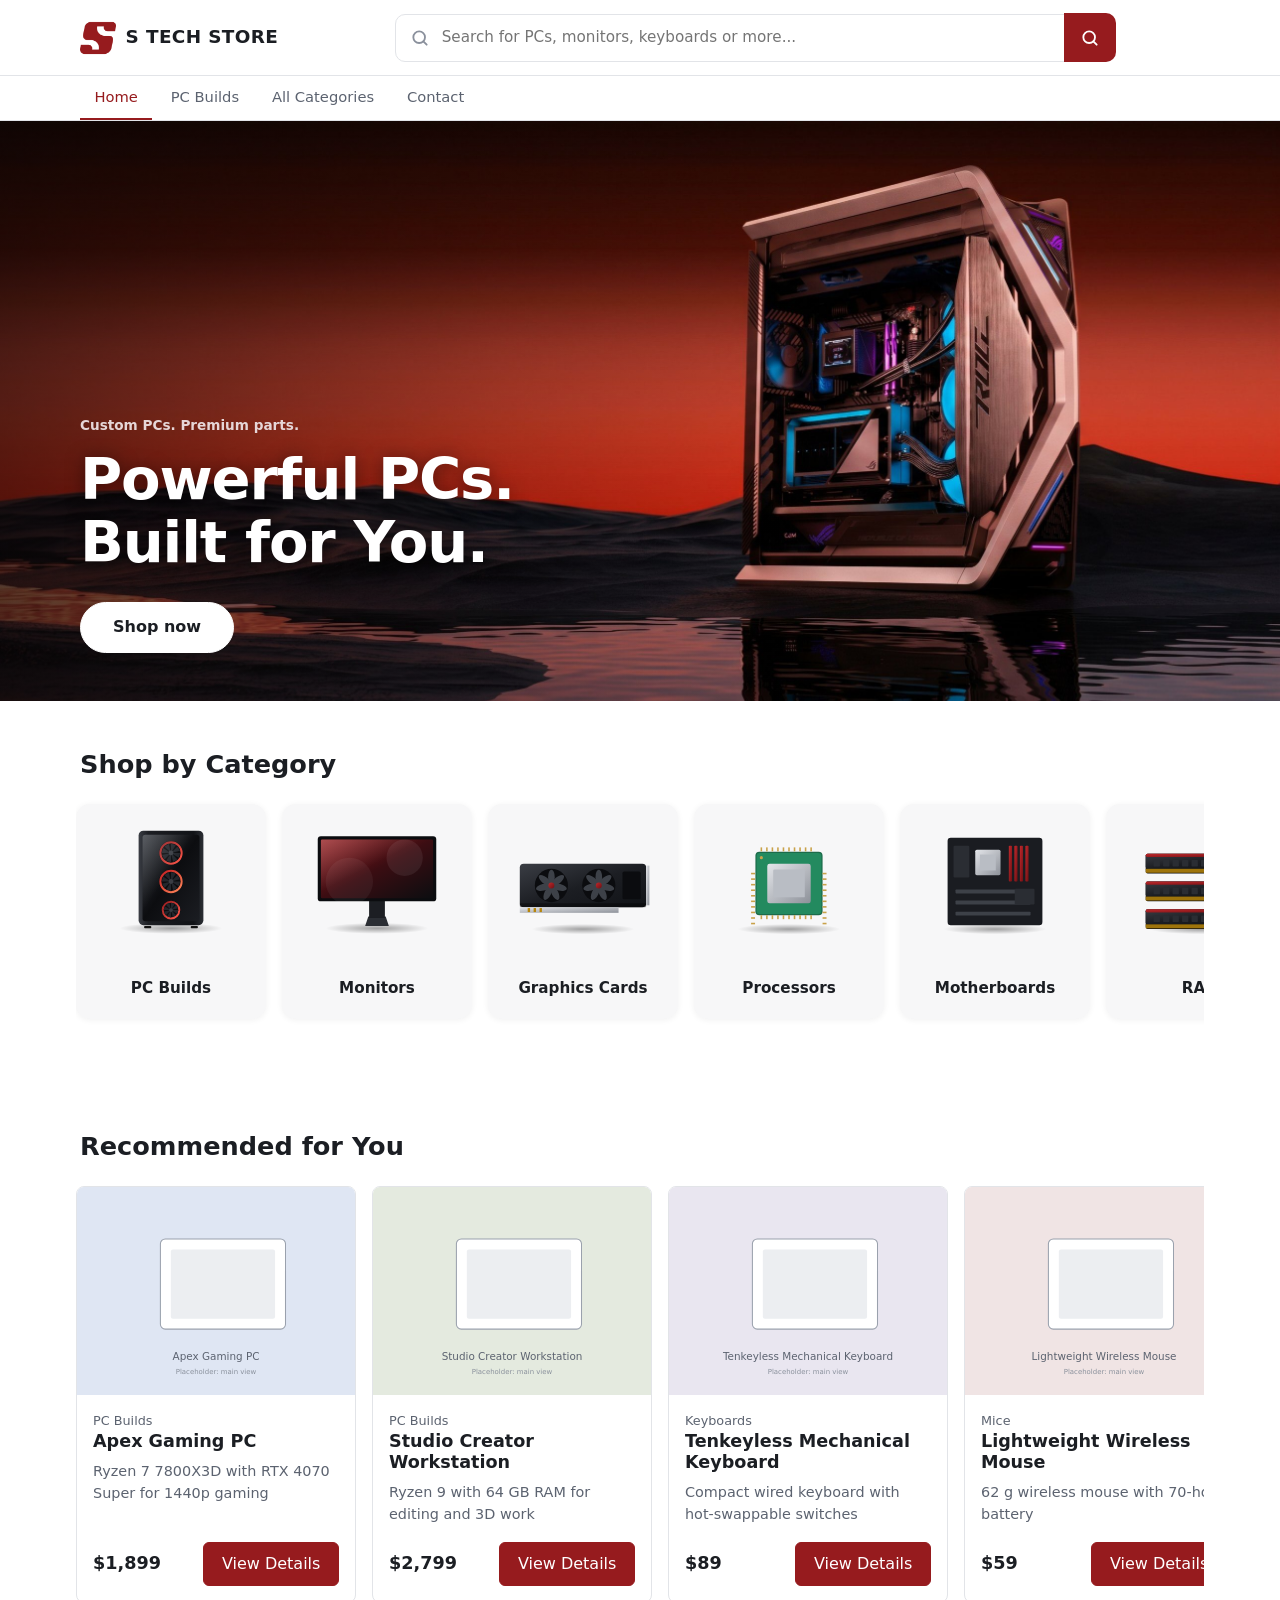
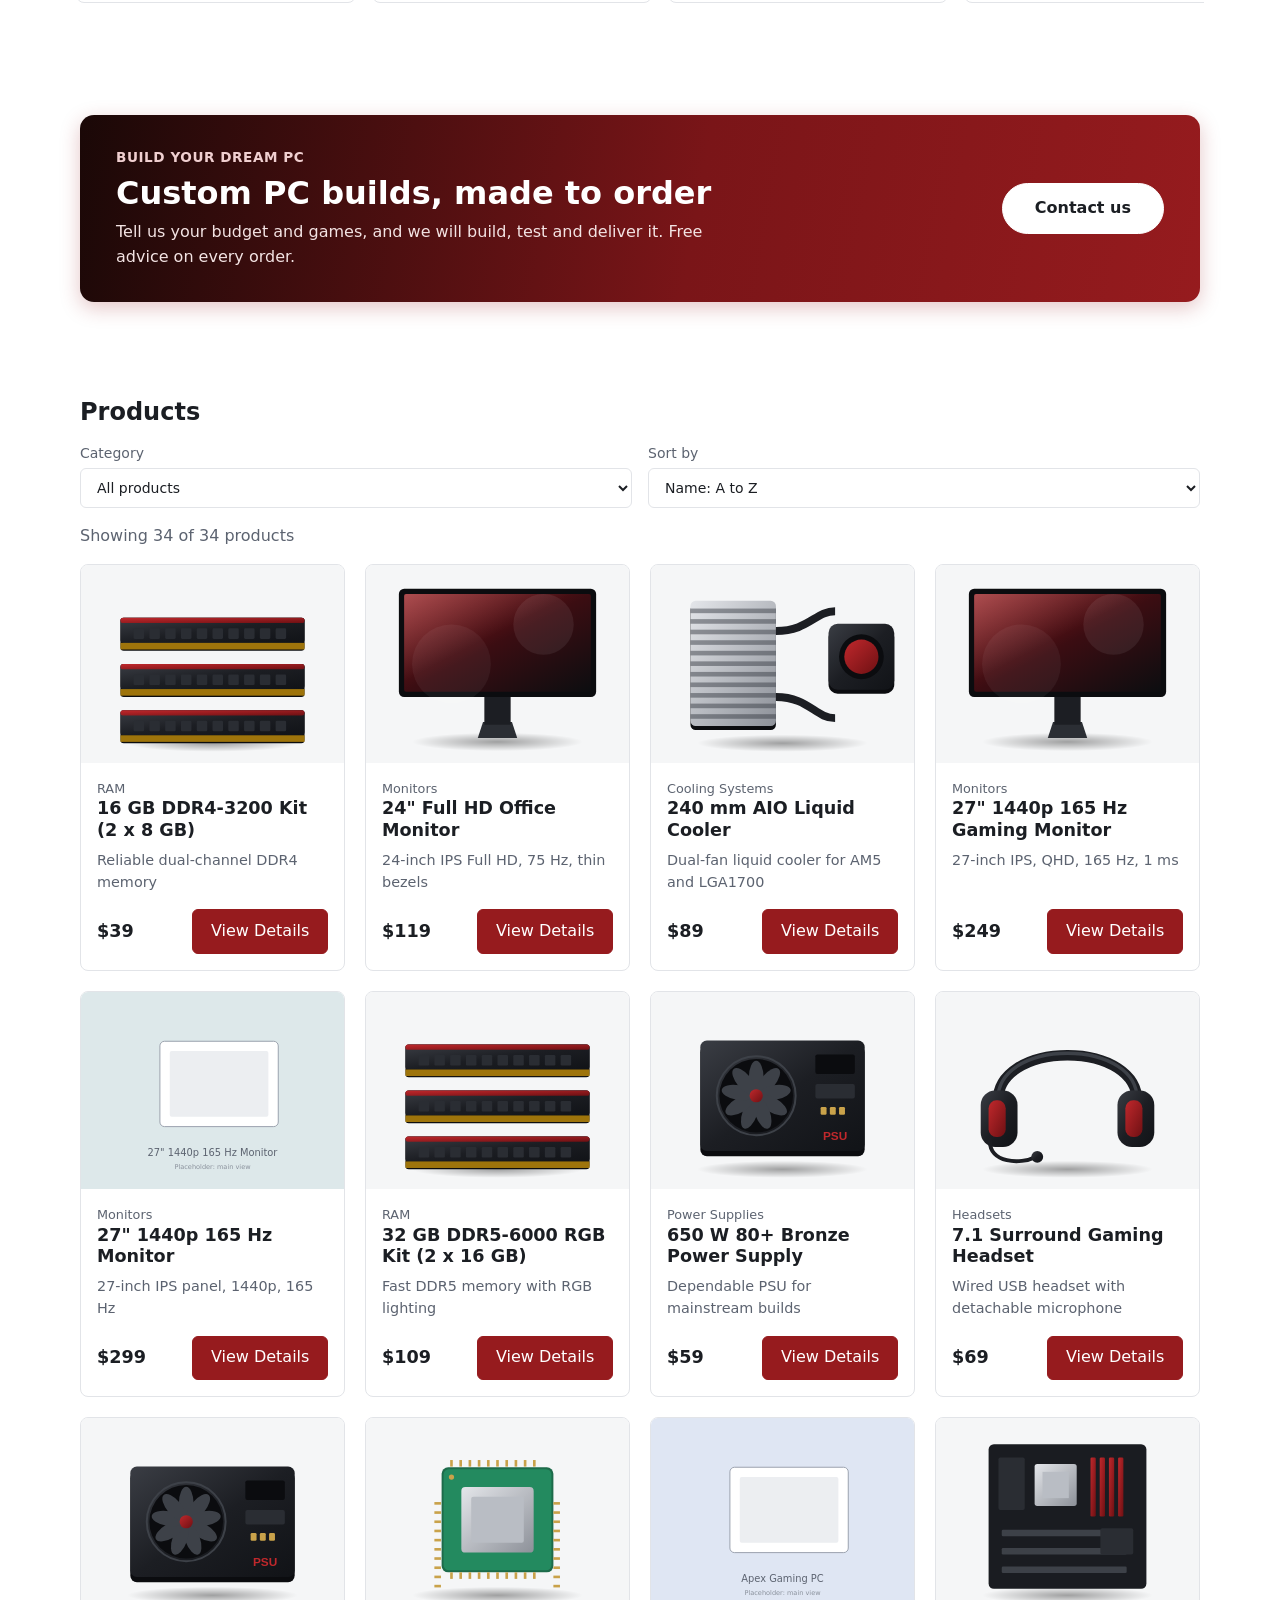
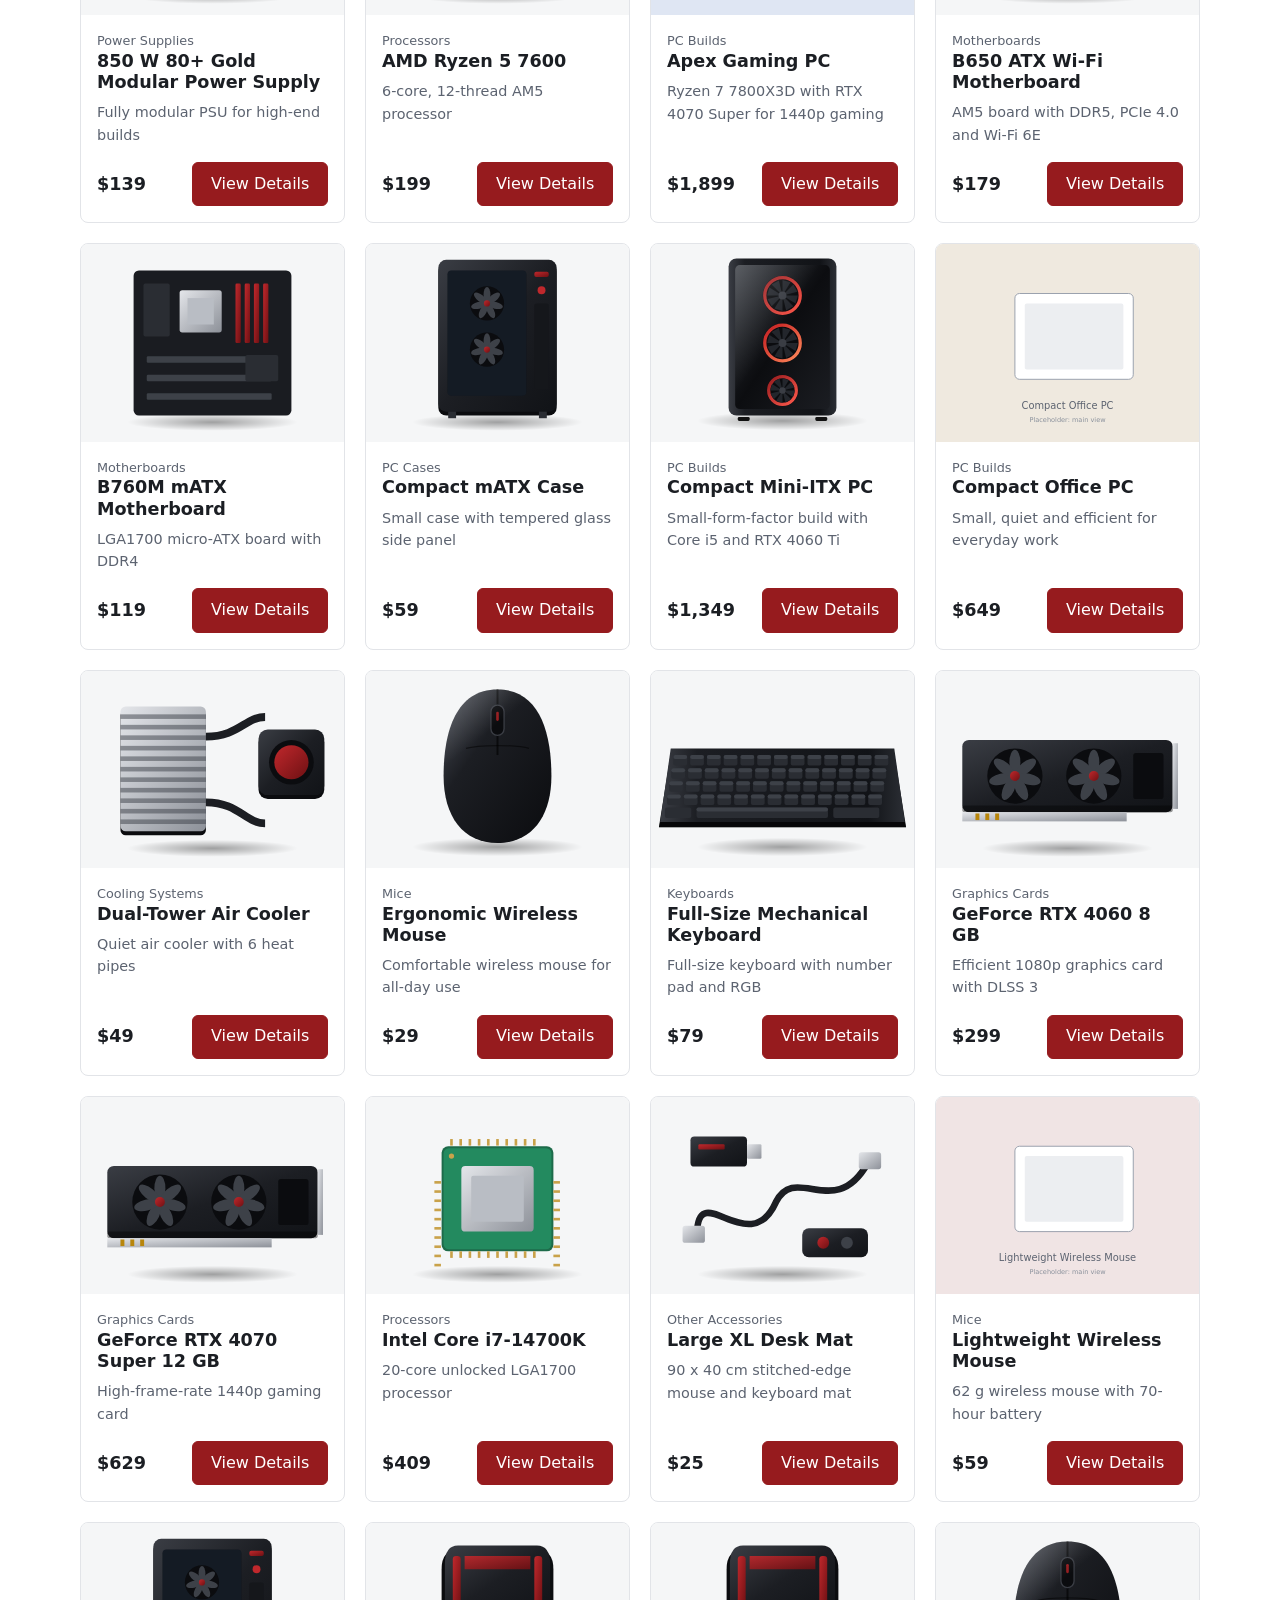
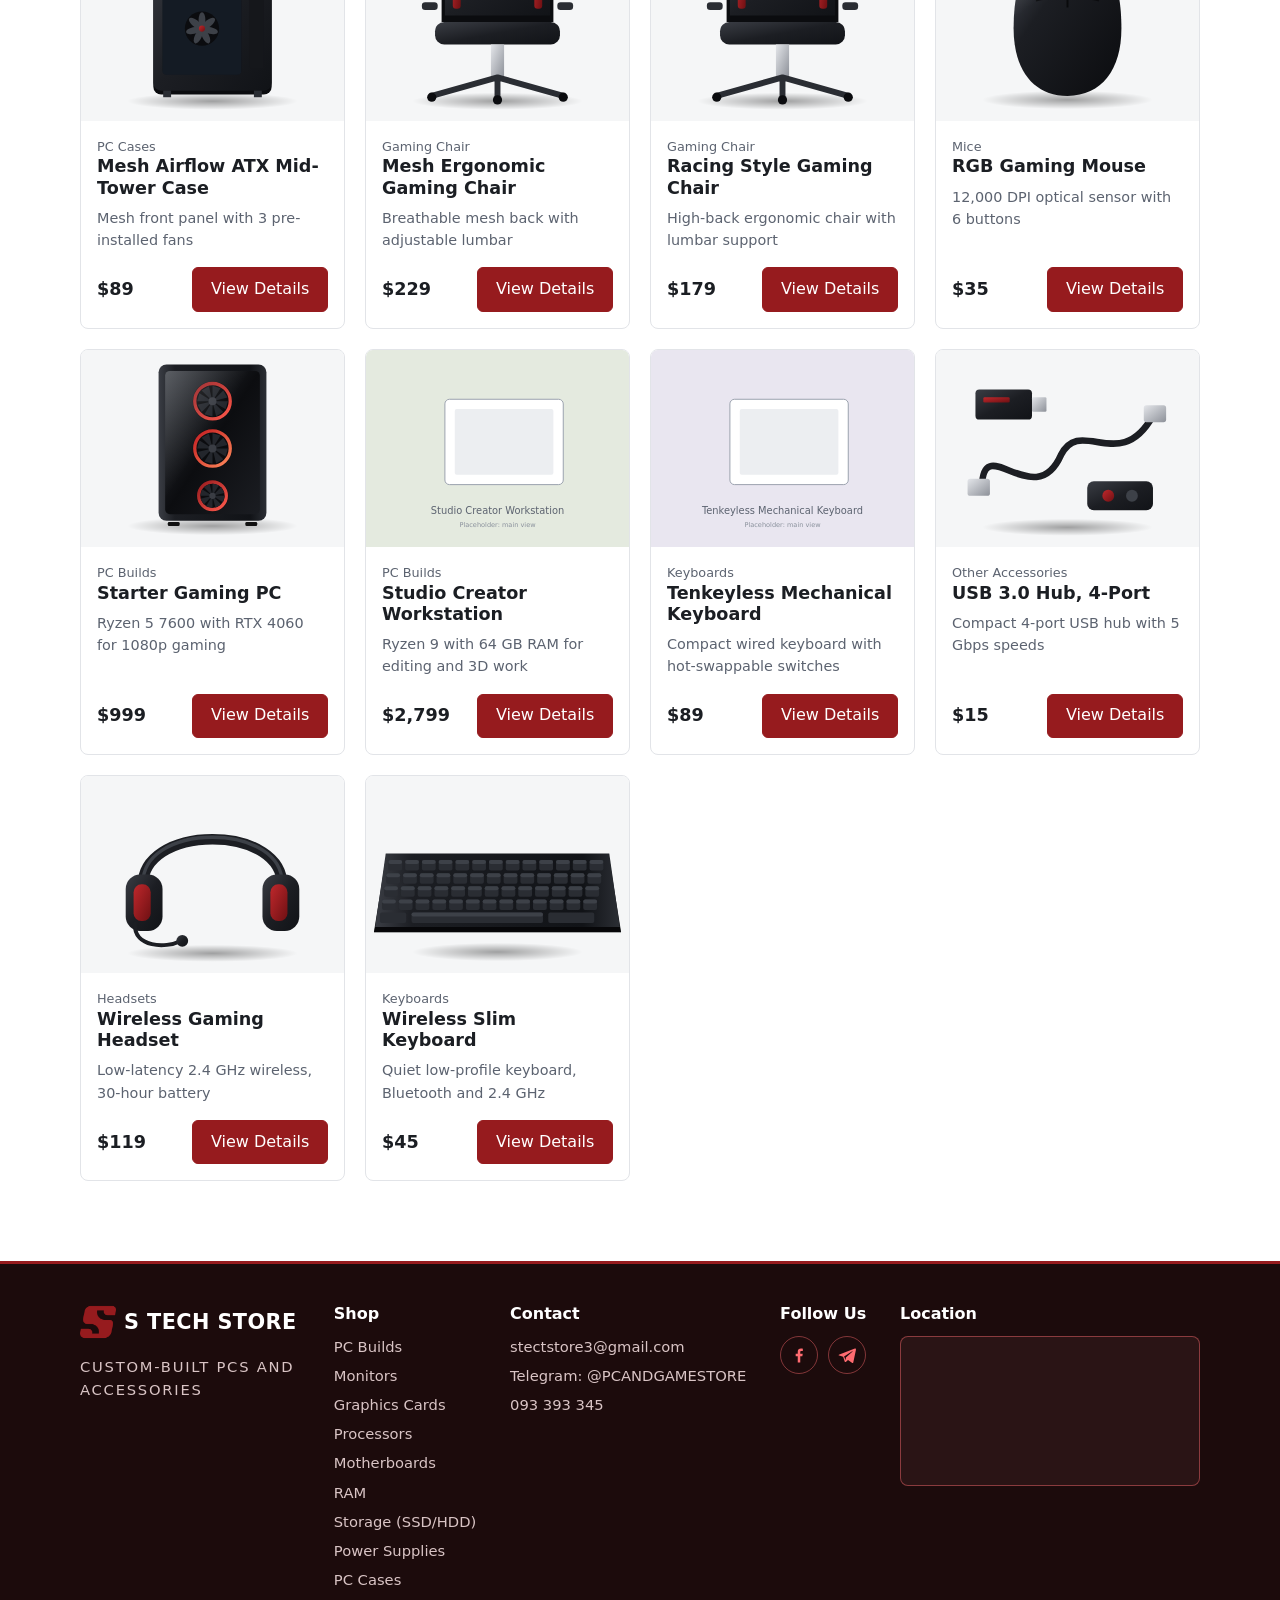
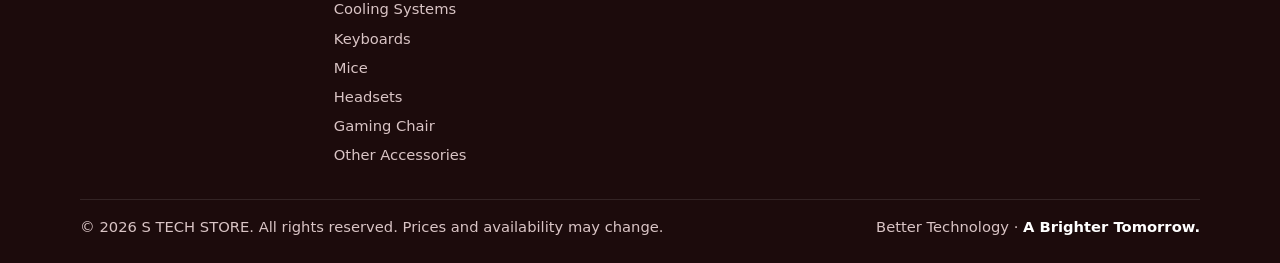
==== index.html @ 63de2685 "Add files via upload" ====
<!DOCTYPE html>
<html lang="en">
<head>
  <meta charset="utf-8">
  <meta name="viewport" content="width=device-width, initial-scale=1">
  <title>S TECH STORE | Custom PC builds and accessories</title>
  <meta name="description" content="Custom-built PCs and computer accessories.">
  <link rel="icon" type="image/png" href="images/favicon.png">
  <link rel="stylesheet" href="styles/style.css">
</head>
<body>
  <header id="site-header" class="site-header" data-active="home"></header>

  <main>
    <section class="hero">
      <div class="container hero-grid">
        <div class="hero-copy">
          <p class="hero-eyebrow">Custom PCs. Premium parts.</p>
          <h1>Powerful PCs.<br>Built for You.</h1>
          <a class="btn hero-btn" href="#catalog">Shop now</a>
        </div>
      </div>
    </section>

    <section class="section" id="categories">
      <div class="container">
        <h2 class="section-title">Shop by Category</h2>
        <div class="tile-row" id="tile-row"></div>
      </div>
    </section>

    <section class="section" id="recommended" hidden>
      <div class="container">
        <h2 class="section-title">Recommended for You</h2>
        <div id="rec-row" class="rec-row"></div>
      </div>
    </section>

    <section class="section promo-section" id="promo">
      <div class="container">
        <div class="promo-banner">
          <div class="promo-copy">
            <p class="promo-eyebrow">Build your dream PC</p>
            <h2>Custom PC builds, made to order</h2>
            <p>Tell us your budget and games, and we will build, test and deliver it. Free advice on every order.</p>
          </div>
          <a class="btn promo-btn" href="#contact">Contact us</a>
        </div>
      </div>
    </section>

    <section class="section" id="catalog">
      <div class="container">
        <div id="category-bar" class="category-bar" hidden>
          <a class="btn btn-outline" href="index.html">&larr; Back to home</a>
          <h2 id="category-title"></h2>
        </div>
        <h2 id="products-title">Products</h2>
        <div class="toolbar">
          <label class="field">
            <span>Category</span>
            <select id="category"></select>
          </label>
          <label class="field">
            <span>Sort by</span>
            <select id="sort">
              <option value="name-asc">Name: A to Z</option>
              <option value="name-desc">Name: Z to A</option>
              <option value="price-asc">Price: low to high</option>
              <option value="price-desc">Price: high to low</option>
            </select>
          </label>
        </div>
        <p id="status" class="status" role="status" aria-live="polite">Loading products...</p>
        <div id="grid" class="grid"></div>
      </div>
    </section>
  </main>

  <footer id="site-footer" class="site-footer"></footer>

  <script src="scripts/common.js"></script>
  <script src="scripts/app.js"></script>
</body>
</html>
---- styles/style.css ----
:root {
  --bg: #fff;
  --muted: #f5f6f7;
  --border: #e2e4e8;
  --text: #1b1e23;
  --text-2: #5c6370;
  --accent: #961b1e;
  --accent-dark: #7a1518;
  --accent-soft: #f8ecec;
  --ok: #1a7f4b;
  --warn: #9a5b00;
  --bad: #b3261e;
  --radius: 8px;
  --max: 1120px;
}
* { box-sizing: border-box; }
html { scroll-behavior: smooth; scroll-padding-top: 4.5rem; }
body {
  margin: 0;
  font: 16px/1.55 system-ui, -apple-system, "Segoe UI", Roboto, sans-serif;
  color: var(--text);
  background: var(--bg);
}
img { display: block; max-width: 100%; }
a { color: inherit; }
h1, h2, h3 { line-height: 1.2; margin: 0 0 .5rem; }
h1 { font-size: clamp(1.9rem, 4vw, 2.75rem); letter-spacing: -.02em; }
h2 { font-size: 1.5rem; }
h3 { font-size: 1.1rem; }
p { margin: 0 0 1rem; }
:focus-visible { outline: 2px solid var(--accent); outline-offset: 2px; }

.container { width: min(var(--max), 100% - 2rem); margin-inline: auto; }
.section { padding: 3rem 0; }

/* Buttons */
.btn {
  display: inline-block;
  padding: .55rem 1.1rem;
  border: 1px solid var(--accent);
  border-radius: 6px;
  background: var(--accent);
  color: #fff;
  font-weight: 500;
  text-decoration: none;
  transition: background .15s;
}
.btn:hover { background: var(--accent-dark); border-color: var(--accent-dark); }
.btn-outline { background: transparent; color: var(--accent); }
.btn-outline:hover { background: var(--accent-soft); color: var(--accent-dark); }

/* Header */
.site-header { position: sticky; top: 0; z-index: 10; background: var(--bg); border-bottom: 1px solid var(--border); }
.nav { display: flex; align-items: center; gap: 2rem; padding: .85rem 0; }
.logo { display: flex; align-items: center; gap: .6rem; flex: none; font-size: 1.15rem; font-weight: 700; letter-spacing: .02em; text-decoration: none; }
.logo-mark { width: 2.25rem; height: 2.25rem; object-fit: contain; }
.search { position: relative; flex: 1; max-width: 720px; margin-inline: auto; display: flex; align-items: stretch; border: 1.5px solid var(--border); border-radius: 10px; background: #fff; transition: border-color .15s, box-shadow .15s; }
.search:focus-within { border-color: var(--accent); box-shadow: 0 0 0 3px var(--accent-soft); }
.search-icon { display: grid; place-items: center; padding-left: .85rem; color: #8a909c; }
.search input { flex: 1; min-width: 0; padding: .7rem .75rem; border: 0; border-radius: 10px 0 0 10px; background: transparent; color: var(--text); font: inherit; font-size: .95rem; }
.search input:focus { outline: none; }
.search input::-webkit-search-cancel-button { cursor: pointer; }
.search button { display: grid; place-items: center; width: 3.25rem; margin: -1.5px; border: 0; border-radius: 0 10px 10px 0; background: var(--accent); color: #fff; cursor: pointer; transition: background .15s; }
.search button:hover { background: var(--accent-dark); }
.suggest { position: absolute; top: calc(100% + 6px); left: 0; right: 0; z-index: 20; margin: 0; padding: .35rem; list-style: none; background: #fff; border: 1px solid var(--border); border-radius: 10px; box-shadow: 0 12px 28px rgba(0, 0, 0, .12); }
.suggest[hidden] { display: none; }
.suggest a { display: flex; align-items: center; gap: .75rem; padding: .45rem .55rem; border-radius: 8px; text-decoration: none; }
.suggest a:hover, .suggest li.active a { background: var(--accent-soft); }
.suggest img { width: 48px; height: 36px; object-fit: cover; border-radius: 6px; background: var(--muted); }
.s-name { flex: 1; min-width: 0; overflow: hidden; text-overflow: ellipsis; white-space: nowrap; font-size: .92rem; }
.s-price { font-weight: 700; font-size: .9rem; color: var(--accent); }
.s-empty { padding: .7rem .75rem; color: var(--text-2); font-size: .9rem; }
.nav-row { border-top: 1px solid var(--border); background: #fff; }
.nav-row ul { display: flex; flex-wrap: wrap; gap: .25rem; margin: 0; padding: 0; list-style: none; }
.nav-row li a { display: block; padding: .6rem .9rem; color: var(--text-2); font-size: .92rem; font-weight: 500; text-decoration: none; border-bottom: 2px solid transparent; }
.nav-row li a:hover { color: var(--accent); }
.nav-row li a[aria-current="page"] { color: var(--accent); border-bottom-color: var(--accent); }

/* Hero and categories */
.hero { padding: 0; color: #fff; overflow: hidden; background: linear-gradient(90deg, rgba(8, 4, 4, .6) 0%, rgba(8, 4, 4, .2) 40%, rgba(8, 4, 4, 0) 65%), url("../images/hero.jpg") right 55% / cover no-repeat, #1a0807; }
.hero-grid { display: block; padding-top: 5rem; padding-bottom: 3rem; min-height: 580px; display: flex; align-items: flex-end; }
.hero-eyebrow { margin: 0 0 .75rem; font-size: .85rem; font-weight: 600; color: #e6d6d7; }
.hero h1 { margin: 0 0 1.75rem; max-width: 10em; text-shadow: 0 2px 18px rgba(0, 0, 0, .5); font-size: clamp(2.2rem, 5vw, 3.6rem); line-height: 1.1; letter-spacing: -.02em; color: #fff; }
.hero .hero-btn { background: #fff; border-color: #fff; color: #1b1e23; border-radius: 999px; padding: .75rem 2rem; font-weight: 600; }
.hero .hero-btn:hover { background: var(--accent-soft); border-color: var(--accent-soft); color: var(--accent-dark); }
.category-grid { display: grid; grid-template-columns: repeat(auto-fit, minmax(260px, 1fr)); gap: 1.25rem; margin-top: 1rem; }
.category-card { padding: 1.5rem; border: 1px solid var(--border); border-radius: var(--radius); text-decoration: none; transition: border-color .15s; }
.category-card:hover { border-color: var(--accent); }
.category-card p { margin: 0; color: var(--text-2); }

/* Shop by Category */
.section-title { margin-bottom: 1.25rem; font-size: 1.6rem; }
.tile-row { display: flex; gap: 1rem; overflow-x: auto; padding: .25rem .25rem 1rem; margin: 0 -.25rem; scroll-snap-type: x proximity; scrollbar-width: thin; -webkit-overflow-scrolling: touch; }
.tile { flex: 0 0 190px; display: flex; flex-direction: column; align-items: center; justify-content: space-between; gap: .75rem; padding: 1.1rem 1rem 1.15rem; border-radius: 14px; background: #f7f7f8; box-shadow: 0 1px 6px rgba(0, 0, 0, .06); text-decoration: none; font-weight: 600; font-size: .95rem; text-align: center; scroll-snap-align: start; transition: transform .15s, box-shadow .15s, color .15s; }
.tile img { width: 100%; height: 120px; object-fit: contain; border-radius: 8px; }
.tile:hover { transform: translateY(-3px); box-shadow: 0 6px 16px rgba(150, 27, 30, .18); color: var(--accent); }
.category-bar { display: flex; align-items: center; gap: 1rem; flex-wrap: wrap; margin-bottom: 1.25rem; }
.category-bar[hidden] { display: none; }
.category-bar h2 { margin: 0; }
body.category-view .hero, body.category-view #categories, body.category-view #products-title, body.category-view .field:has(#category) { display: none; }
body.category-view .toolbar { grid-template-columns: 1fr; max-width: 280px; }
body.category-view #recommended, body.searching .hero, body.searching #categories, body.searching #recommended { display: none; }

/* Promo banner (edit the text in index.html, #promo) */
.promo-banner { display: flex; align-items: center; justify-content: space-between; gap: 1.5rem 2rem; flex-wrap: wrap; padding: 2rem 2.25rem; border-radius: 14px; color: #fff; background: linear-gradient(100deg, #1a0807 0%, var(--accent-dark) 55%, var(--accent) 100%); box-shadow: 0 6px 20px rgba(150, 27, 30, .25); }
.promo-copy { flex: 1 1 380px; }
.promo-eyebrow { margin: 0 0 .35rem; font-size: .85rem; font-weight: 600; letter-spacing: .04em; text-transform: uppercase; color: #f0cfd0; }
.promo-banner h2 { margin: 0 0 .5rem; font-size: clamp(1.4rem, 3vw, 2rem); color: #fff; }
.promo-banner p:last-child { margin: 0; color: #f3e3e3; max-width: 38em; }
.promo-banner .promo-btn { background: #fff; border-color: #fff; color: #1b1e23; border-radius: 999px; padding: .75rem 2rem; font-weight: 600; }
.promo-banner .promo-btn:hover { background: var(--accent-soft); border-color: var(--accent-soft); color: var(--accent-dark); }
body.category-view #promo, body.searching #promo { display: none; }

/* Recommended */
.rec-row { display: flex; gap: 1rem; overflow-x: auto; padding: .25rem .25rem 1rem; margin: 0 -.25rem; scroll-snap-type: x proximity; scrollbar-width: thin; }
.rec-row > .card { flex: 0 0 280px; scroll-snap-align: start; }
body.category-view #catalog { padding-top: 2rem; }


/* Toolbar */
.toolbar { display: grid; grid-template-columns: 1fr 1fr; gap: 1rem; margin: 1rem 0; }
.field { display: flex; flex-direction: column; gap: .25rem; font-size: .875rem; color: var(--text-2); }
.field input, .field select {
  width: 100%;
  padding: .6rem .75rem;
  border: 1px solid var(--border);
  border-radius: 6px;
  background: #fff;
  color: var(--text);
  font: inherit;
}
.status { color: var(--text-2); margin: 0 0 1rem; }
.status.error { color: var(--bad); }

/* Product grid */
.grid { display: grid; grid-template-columns: repeat(auto-fill, minmax(250px, 1fr)); gap: 1.25rem; }
.card { display: flex; flex-direction: column; border: 1px solid var(--border); border-radius: var(--radius); overflow: hidden; background: #fff; transition: border-color .15s; }
.card:hover { border-color: var(--accent); }
.card img { width: 100%; aspect-ratio: 4 / 3; object-fit: cover; background: var(--muted); }
.card-body { display: flex; flex-direction: column; flex: 1; padding: 1rem; }
.card-category { font-size: .8rem; color: var(--text-2); }
.card-summary { margin: 0 0 1rem; font-size: .9rem; color: var(--text-2); }
.card-footer { display: flex; align-items: center; justify-content: space-between; gap: .5rem; margin-top: auto; }
.price { font-weight: 700; font-size: 1.1rem; }

/* Product page */
.back { display: inline-block; margin-bottom: 1.5rem; color: var(--text-2); text-decoration: none; }
.back:hover { color: var(--accent); }
.product-top { display: grid; grid-template-columns: 1.1fr 1fr; gap: 2.5rem; align-items: start; }
.gallery-main { width: 100%; aspect-ratio: 4 / 3; object-fit: cover; border: 1px solid var(--border); border-radius: var(--radius); background: var(--muted); }
.thumbs { display: flex; flex-wrap: wrap; gap: .5rem; margin-top: .75rem; }
.thumb { width: 80px; padding: 0; border: 1px solid var(--border); border-radius: 6px; overflow: hidden; background: none; cursor: pointer; }
.thumb img { width: 100%; aspect-ratio: 4 / 3; object-fit: cover; }
.thumb:hover { border-color: var(--accent); }
.thumb[aria-current="true"] { border-color: var(--accent); box-shadow: 0 0 0 1px var(--accent); }
.product-info .price { display: block; font-size: 1.6rem; margin: .5rem 0; }
.badge { display: inline-block; padding: .15rem .6rem; border: 1px solid currentColor; border-radius: 999px; font-size: .85rem; font-weight: 500; }
.badge.ok { color: var(--ok); }
.badge.warn { color: var(--warn); }
.badge.bad { color: var(--bad); }
.product-info .description { margin-top: 1.25rem; color: var(--text-2); }
.spec-grid { display: grid; grid-template-columns: repeat(auto-fit, minmax(300px, 1fr)); gap: 2.5rem; margin-top: 3rem; }
.specs { margin: 0; }
.specs div { display: grid; grid-template-columns: 9rem 1fr; gap: 1rem; padding: .65rem 0; border-bottom: 1px solid var(--border); }
.specs dt { color: var(--text-2); }
.specs dd { margin: 0; }
.not-found { padding: 3rem 0; }

/* Footer */
.site-footer { --f-text: #d9c4c5; --f-bright: #ff6b70; margin-top: 2rem; padding: 2.5rem 0 1.5rem; background: #1c0b0c; color: var(--f-text); border-top: 3px solid var(--accent); }
.footer-grid { display: flex; justify-content: space-between; align-items: flex-start; gap: 2rem; }
.footer-grid > * { flex: none; }
.footer-brand { max-width: 220px; }
.footer-grid > :last-child { flex: 0 1 300px; min-width: 200px; }
.site-footer h3 { margin: 0 0 .75rem; font-size: 1rem; color: #fff; }
.site-footer p, .site-footer li { color: var(--f-text); font-size: .92rem; }
.site-footer ul { margin: 0; padding: 0; list-style: none; display: grid; gap: .4rem; }
.site-footer a { color: inherit; text-decoration: none; transition: color .15s; }
.site-footer a:hover { color: var(--f-bright); }
.site-footer .logo { white-space: nowrap; color: #fff; font-weight: 700; font-size: 1.3rem; display: inline-flex; align-items: center; gap: .5rem; }
.footer-tag { margin: .5rem 0 0; font-size: .75rem; letter-spacing: .12em; text-transform: uppercase; color: var(--f-bright); }
.site-footer .social { display: flex; gap: .6rem; }
.site-footer .social a { display: grid; place-items: center; width: 38px; height: 38px; border-radius: 50%; border: 1px solid rgba(255, 107, 112, .45); color: var(--f-bright); }
.site-footer .social a:hover { background: var(--accent); border-color: var(--accent); color: #fff; }
.site-footer .social svg { width: 20px; height: 20px; }
.footer-bottom { display: flex; flex-wrap: wrap; justify-content: space-between; gap: .5rem 1.5rem; margin-top: 2rem; padding-top: 1rem; border-top: 1px solid rgba(255, 255, 255, .1); }
.footer-slogan { margin: 0; font-size: .85rem; }
.map-card { position: relative; display: block; height: 150px; border-radius: var(--radius); overflow: hidden; border: 1px solid rgba(255, 107, 112, .45); background: #2a1415; transition: border-color .15s, box-shadow .15s; }
.map-card:hover { border-color: var(--accent); box-shadow: 0 0 0 3px rgba(150, 27, 30, .45); }
.map-card iframe { width: 100%; height: 100%; border: 0; pointer-events: none; filter: saturate(.85); }
.footer-slogan strong { color: #fff; }
.copyright { margin: 0; font-size: .85rem; }
@media (max-width: 1020px) { .footer-grid { display: grid; grid-template-columns: 1fr 1fr; } .footer-brand { max-width: none; } .footer-grid > :last-child { min-width: 0; } }
@media (max-width: 520px) { .footer-grid { grid-template-columns: 1fr; gap: 1.5rem; } }

/* Responsive */
@media (max-width: 800px) {
  .product-top { grid-template-columns: 1fr; gap: 1.5rem; }
  .nav { flex-wrap: wrap; gap: .65rem 1rem; }
  .nav-row li a { padding: .6rem .6rem; font-size: .88rem; }
  .search { order: 3; flex-basis: 100%; max-width: none; }
}
@media (max-width: 480px) {
  .toolbar { grid-template-columns: 1fr; }
  .specs div { grid-template-columns: 1fr; gap: .1rem; }
  .hero { background: url("../images/hero.jpg") 72% bottom / auto 52% no-repeat, linear-gradient(180deg, #0a0404 0%, #3a0f08 100%); }
  .hero-grid { padding-top: 2.5rem; padding-bottom: 2rem; min-height: 540px; align-items: flex-start; }
}
@media (prefers-reduced-motion: reduce) {
  * { transition: none !important; }
  html { scroll-behavior: auto; }
}
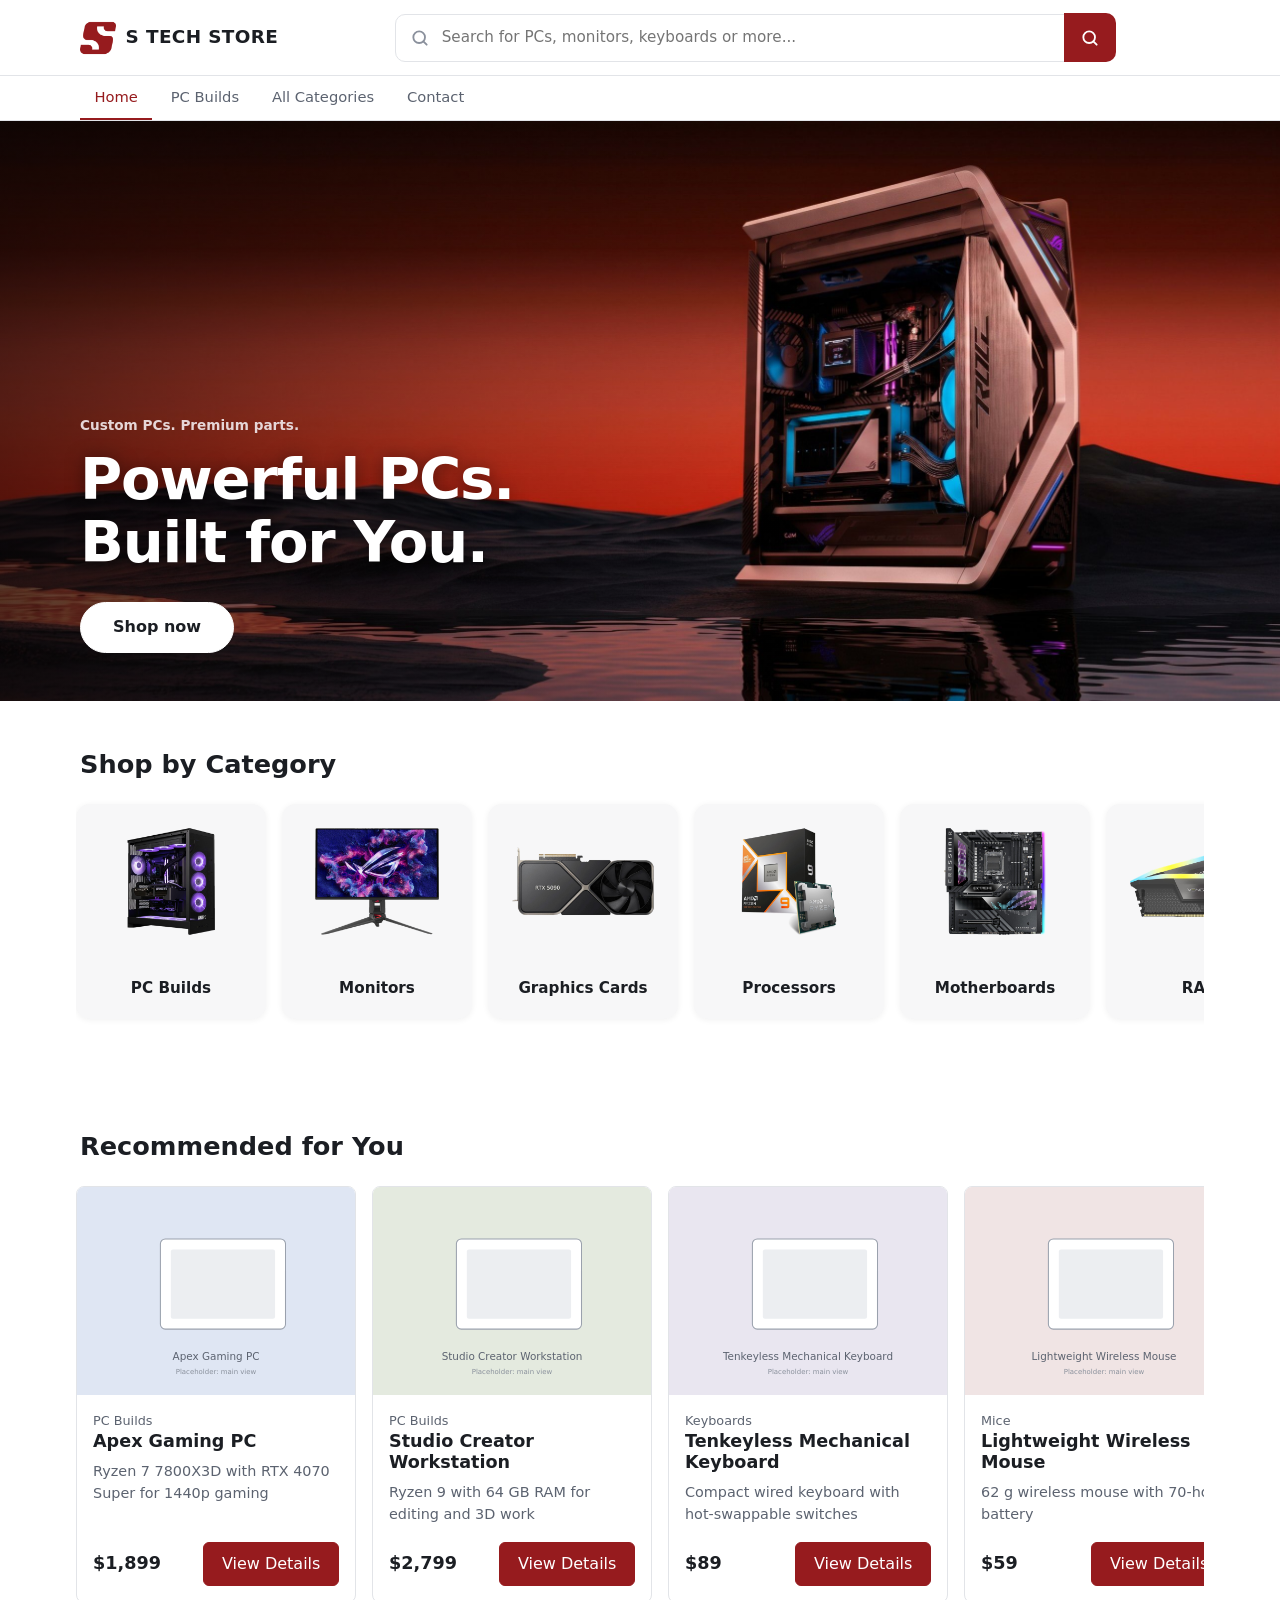
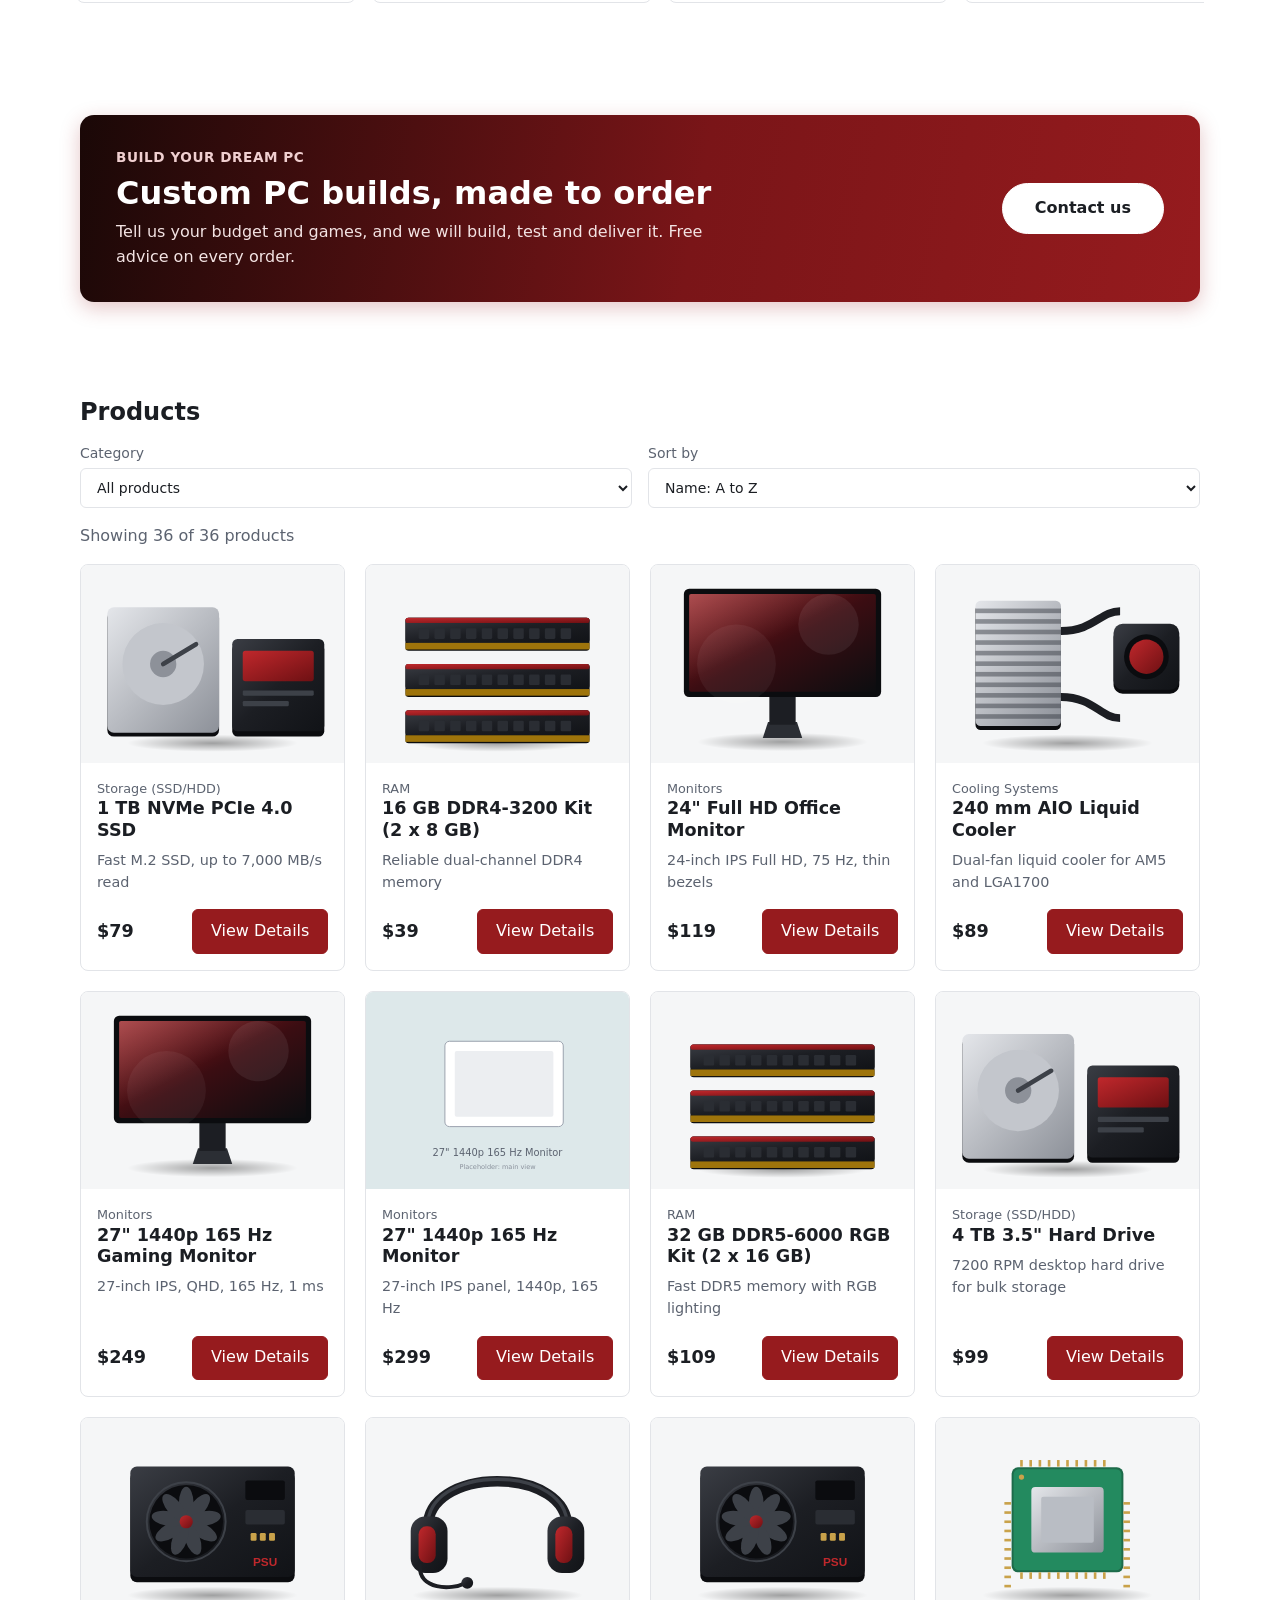
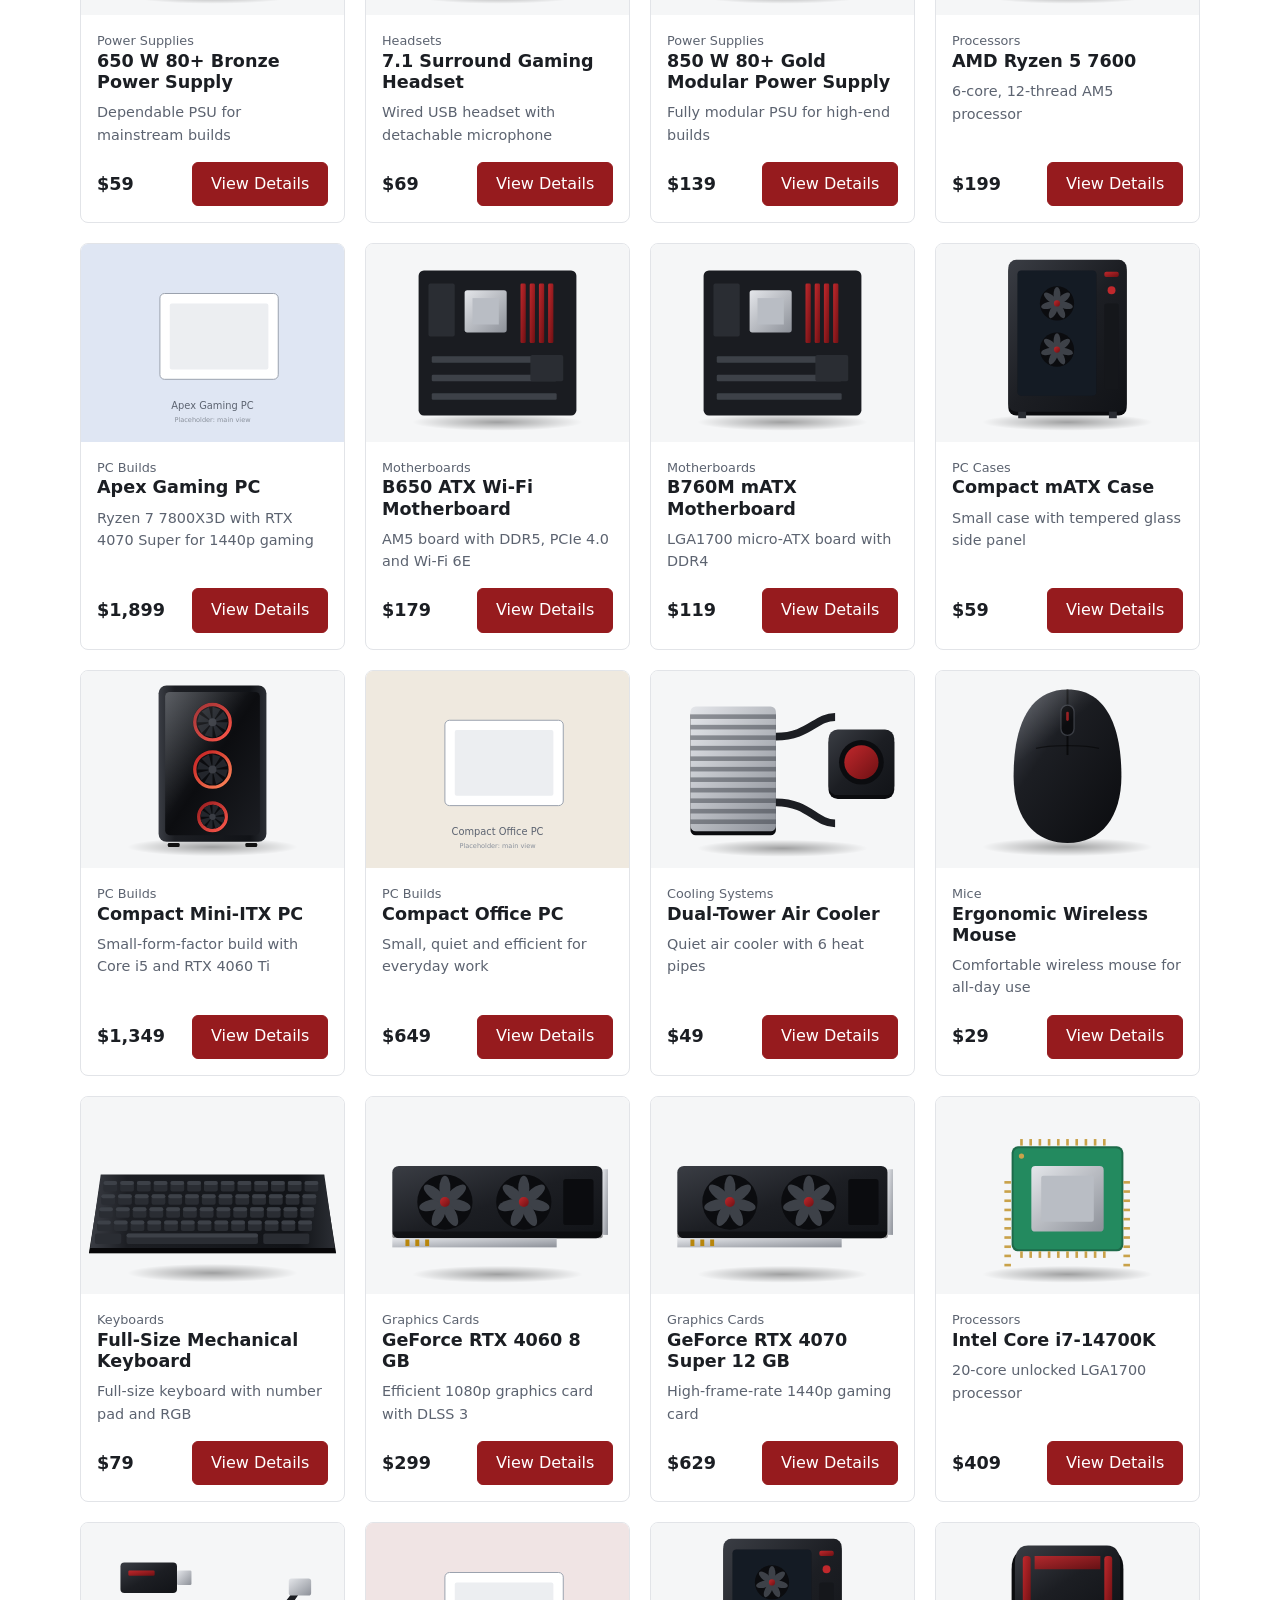
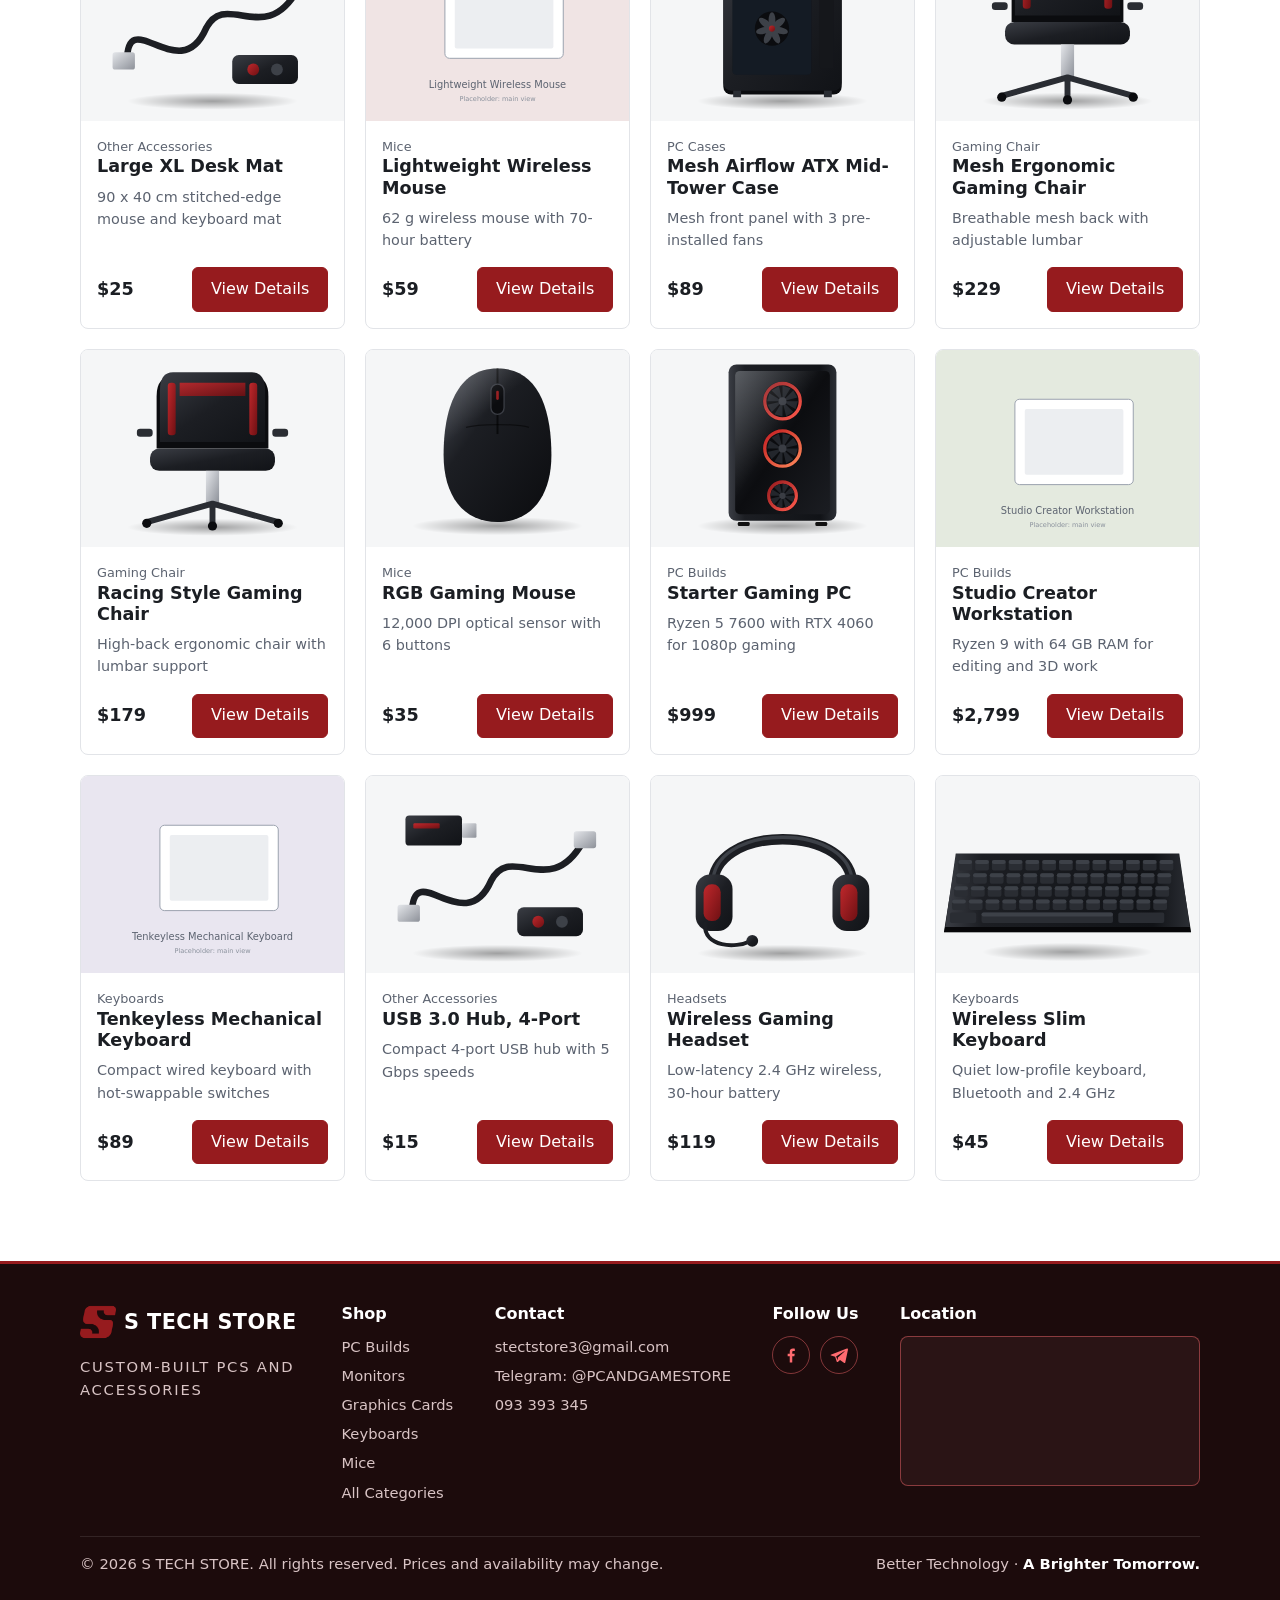
==== commit 16ce22df: "Add files via upload" ====
--- a/index.html
+++ b/index.html
@@ -6,7 +6,7 @@
   <title>S TECH STORE | Custom PC builds and accessories</title>
   <meta name="description" content="Custom-built PCs and computer accessories.">
   <link rel="icon" type="image/png" href="images/favicon.png">
-  <link rel="stylesheet" href="styles/style.css">
+  <link rel="stylesheet" href="styles/style.css?v=5">
 </head>
 <body>
   <header id="site-header" class="site-header" data-active="home"></header>
@@ -79,7 +79,7 @@
 
   <footer id="site-footer" class="site-footer"></footer>
 
-  <script src="scripts/common.js"></script>
-  <script src="scripts/app.js"></script>
+  <script src="scripts/common.js?v=5"></script>
+  <script src="scripts/app.js?v=5"></script>
 </body>
 </html>
--- a/styles/style.css
+++ b/styles/style.css
@@ -77,7 +77,7 @@
 .nav-row li a[aria-current="page"] { color: var(--accent); border-bottom-color: var(--accent); }
 
 /* Hero and categories */
-.hero { padding: 0; color: #fff; overflow: hidden; background: linear-gradient(90deg, rgba(8, 4, 4, .6) 0%, rgba(8, 4, 4, .2) 40%, rgba(8, 4, 4, 0) 65%), url("../images/hero.jpg") right 55% / cover no-repeat, #1a0807; }
+.hero { padding: 0; color: #fff; overflow: hidden; background: linear-gradient(90deg, rgba(8, 4, 4, .6) 0%, rgba(8, 4, 4, .2) 40%, rgba(8, 4, 4, 0) 65%), url("../images/hero.jpg") 75% 55% / cover no-repeat, #1a0807; }
 .hero-grid { display: block; padding-top: 5rem; padding-bottom: 3rem; min-height: 580px; display: flex; align-items: flex-end; }
 .hero-eyebrow { margin: 0 0 .75rem; font-size: .85rem; font-weight: 600; color: #e6d6d7; }
 .hero h1 { margin: 0 0 1.75rem; max-width: 10em; text-shadow: 0 2px 18px rgba(0, 0, 0, .5); font-size: clamp(2.2rem, 5vw, 3.6rem); line-height: 1.1; letter-spacing: -.02em; color: #fff; }
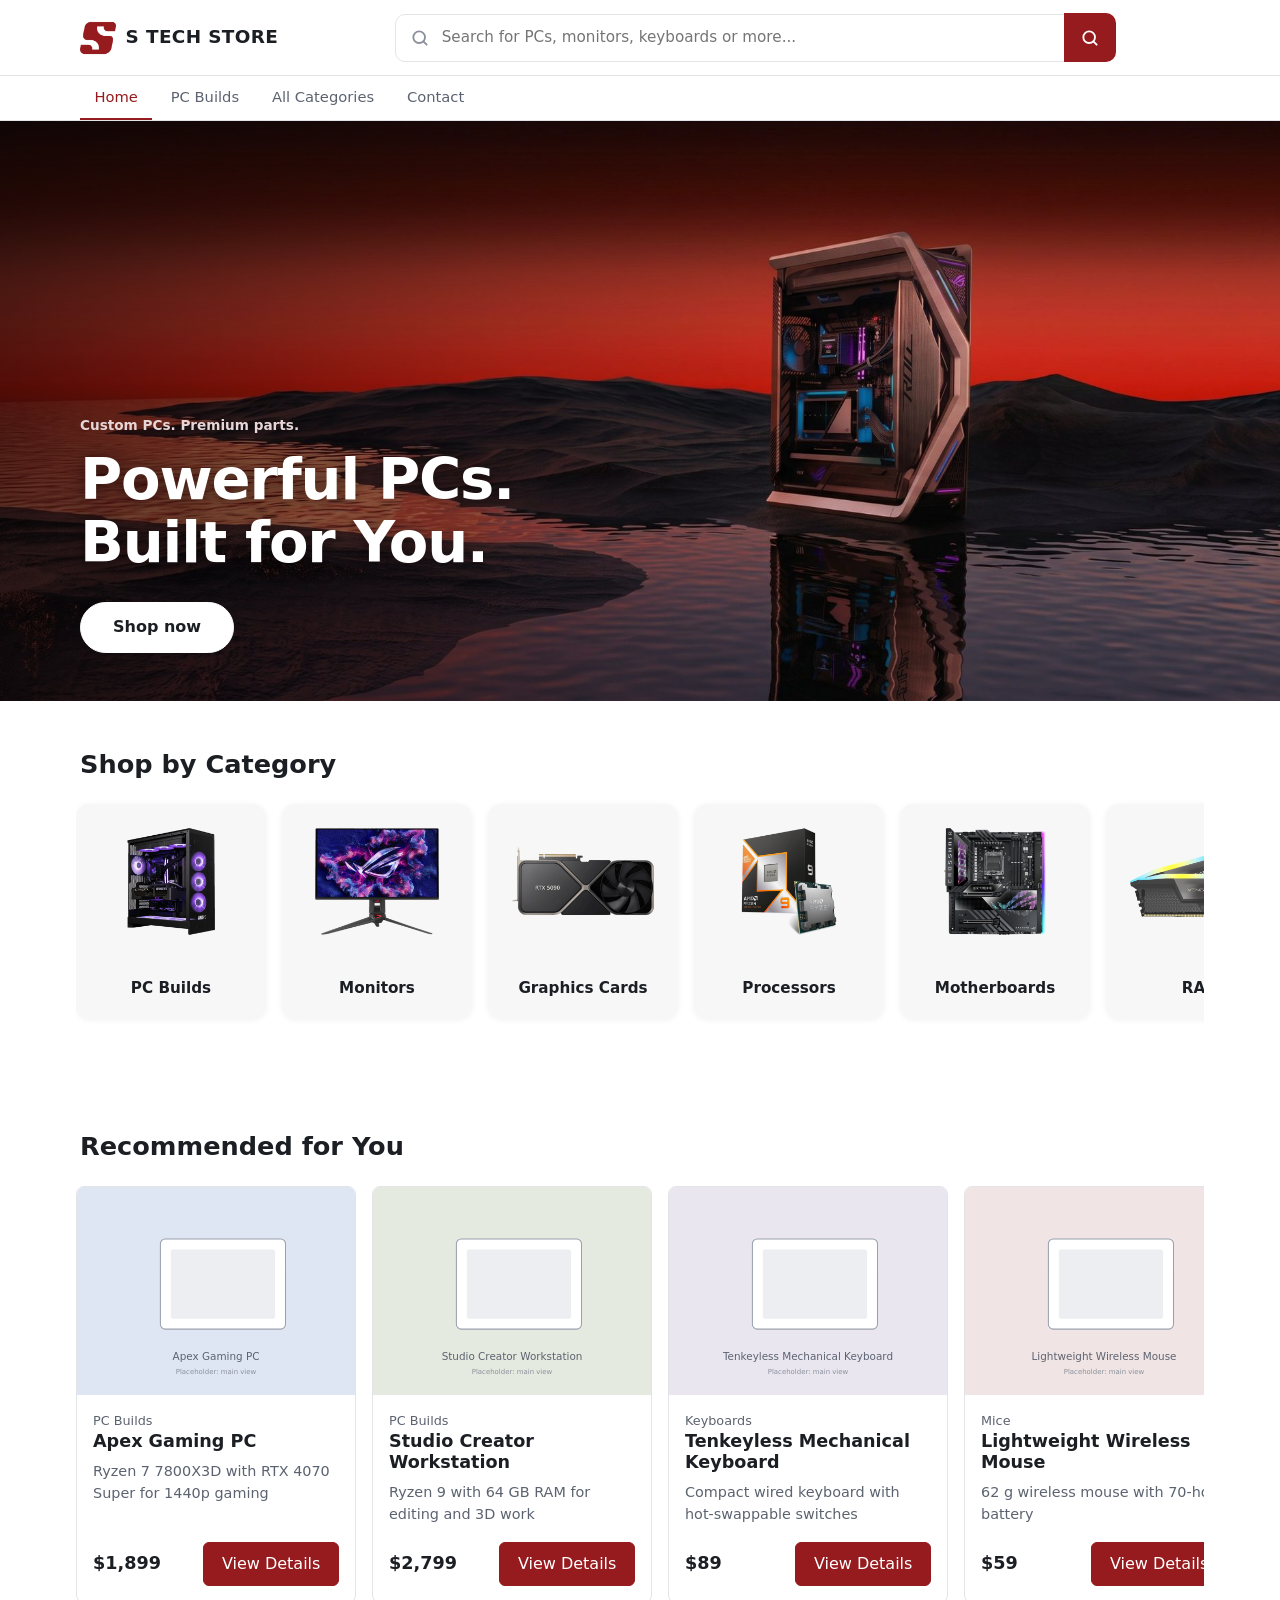
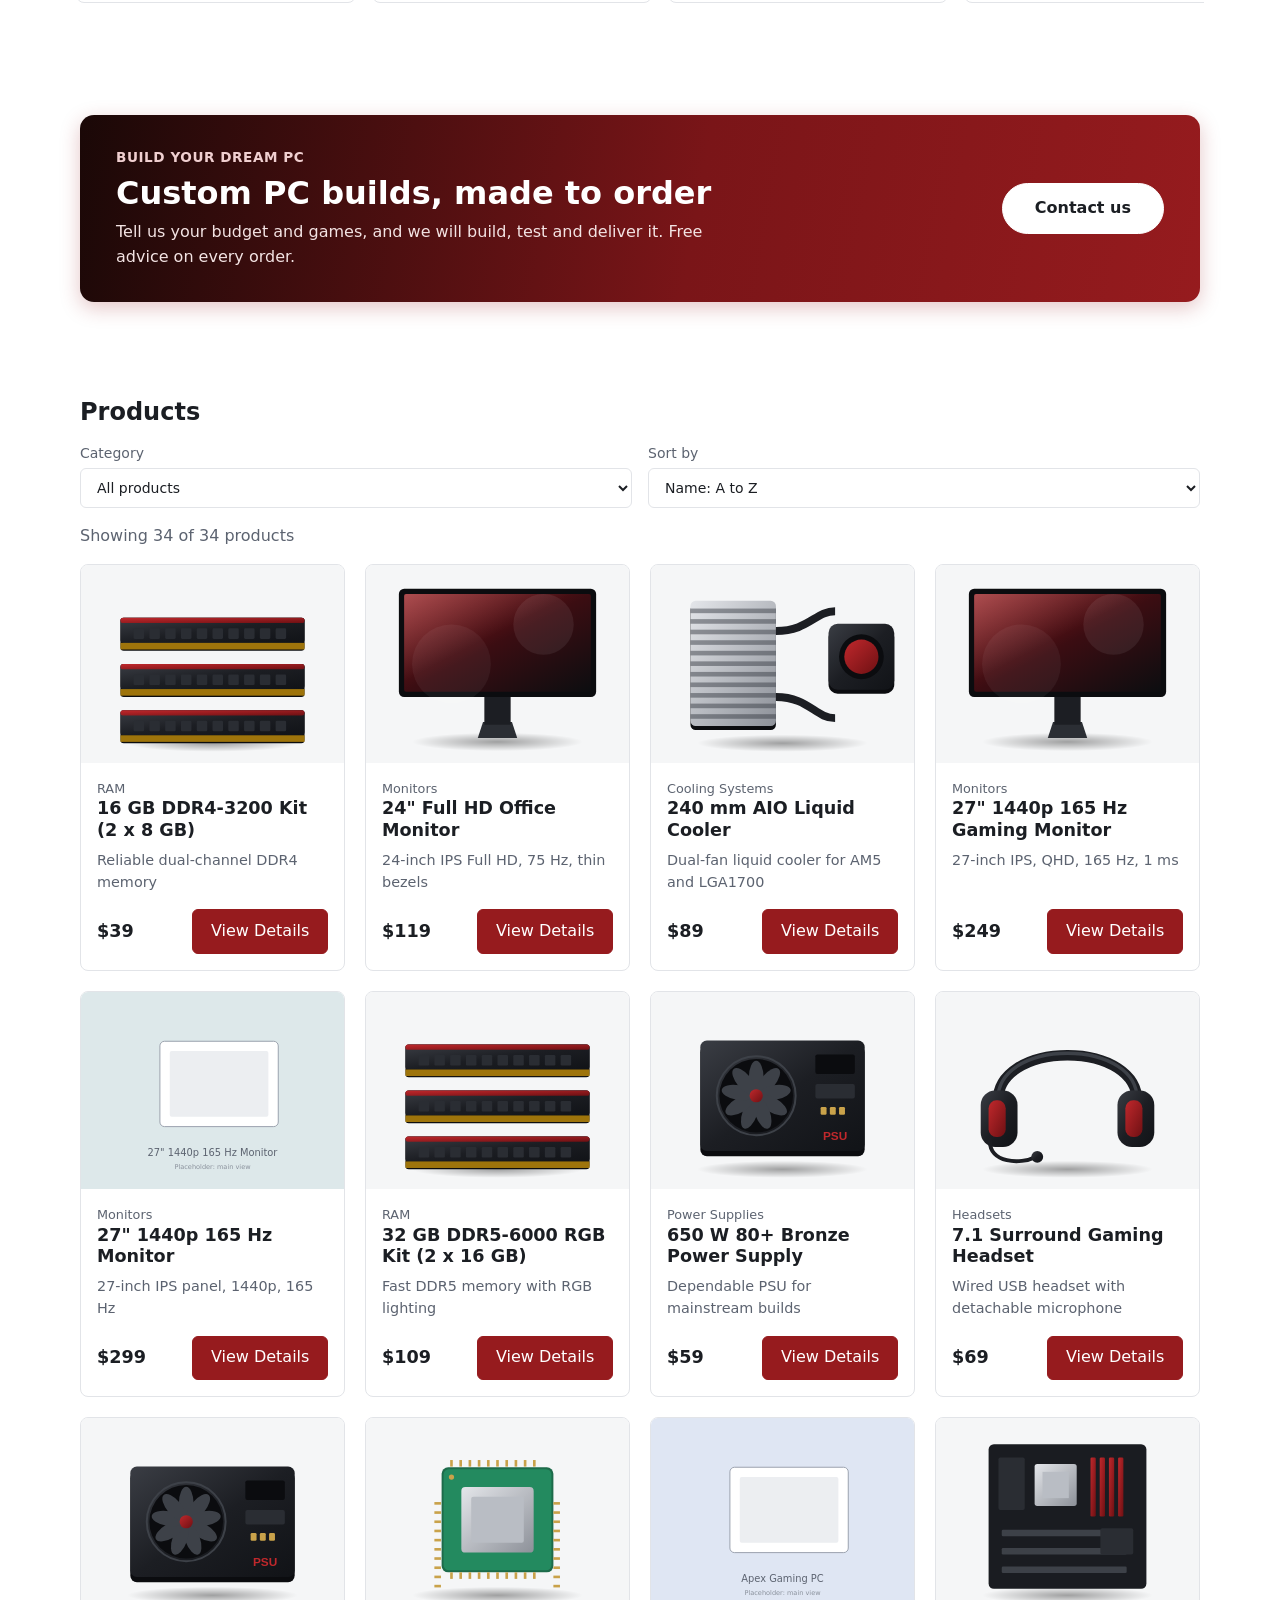
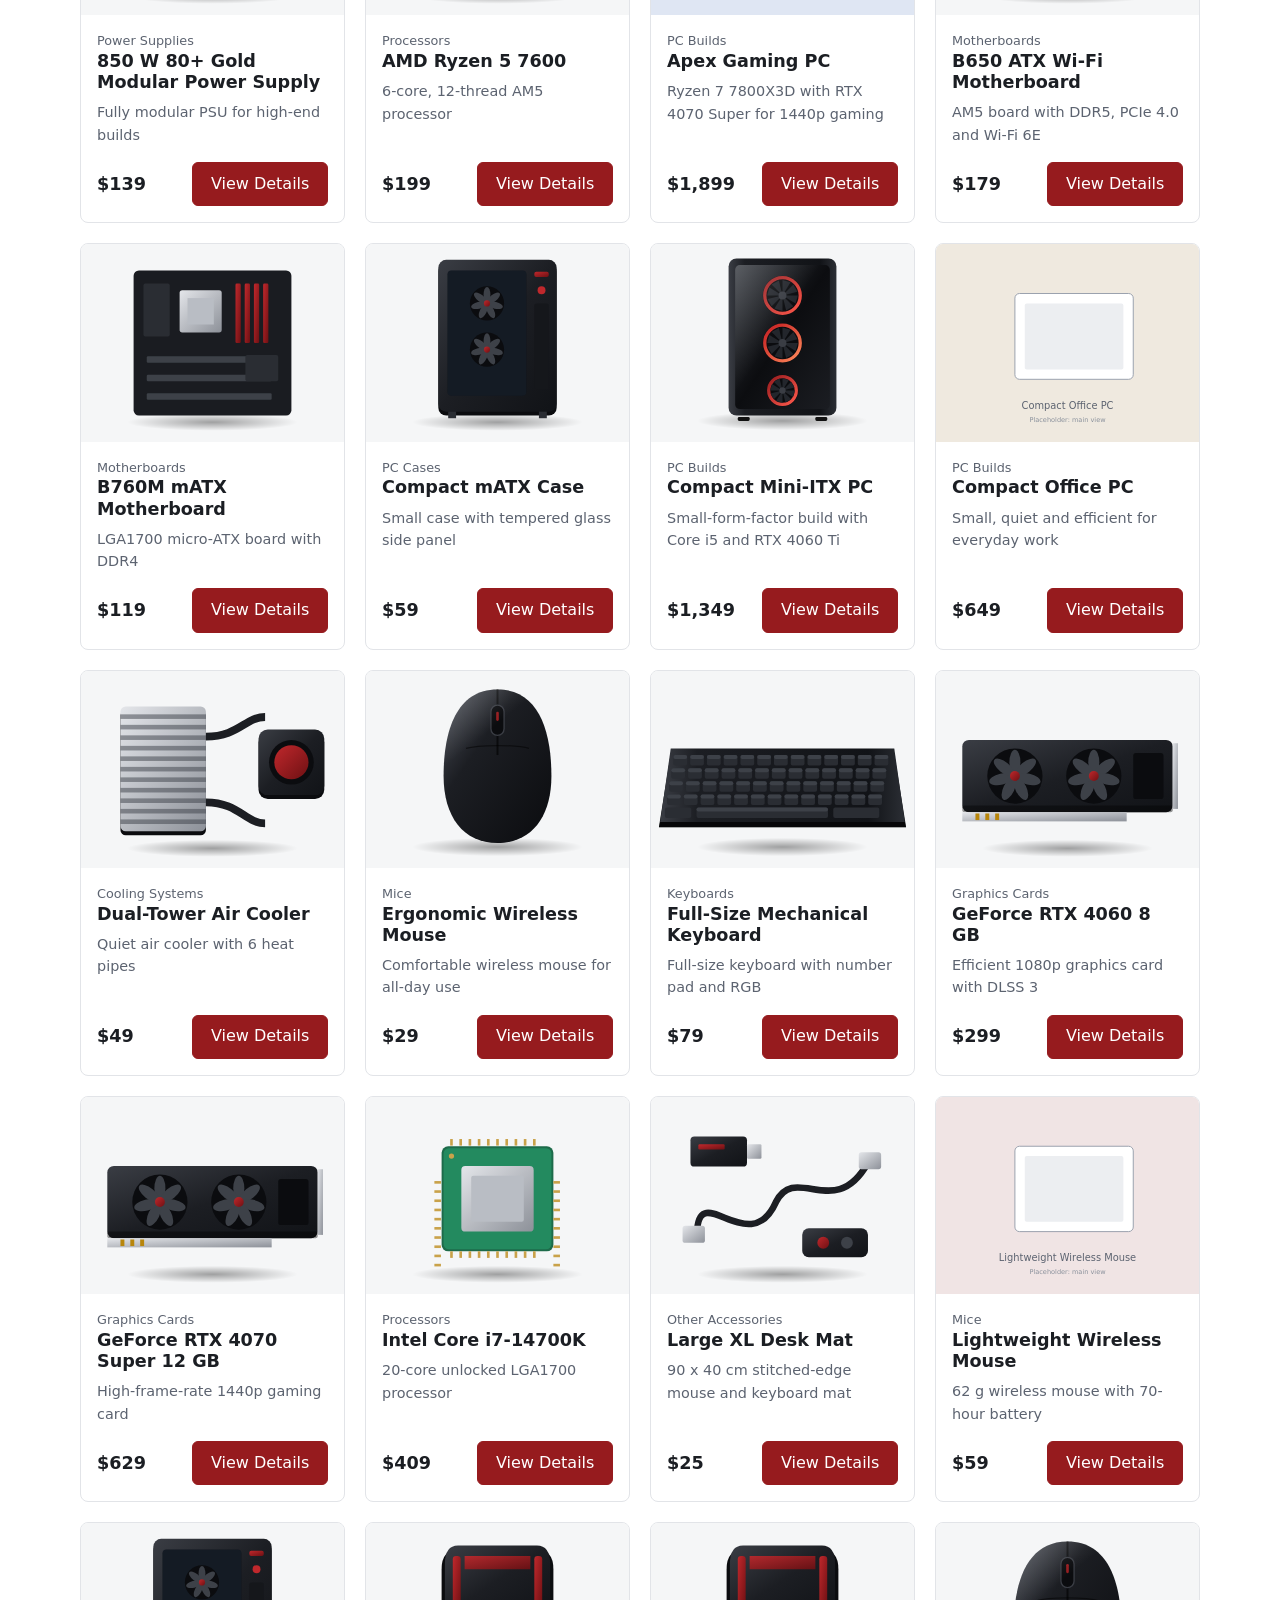
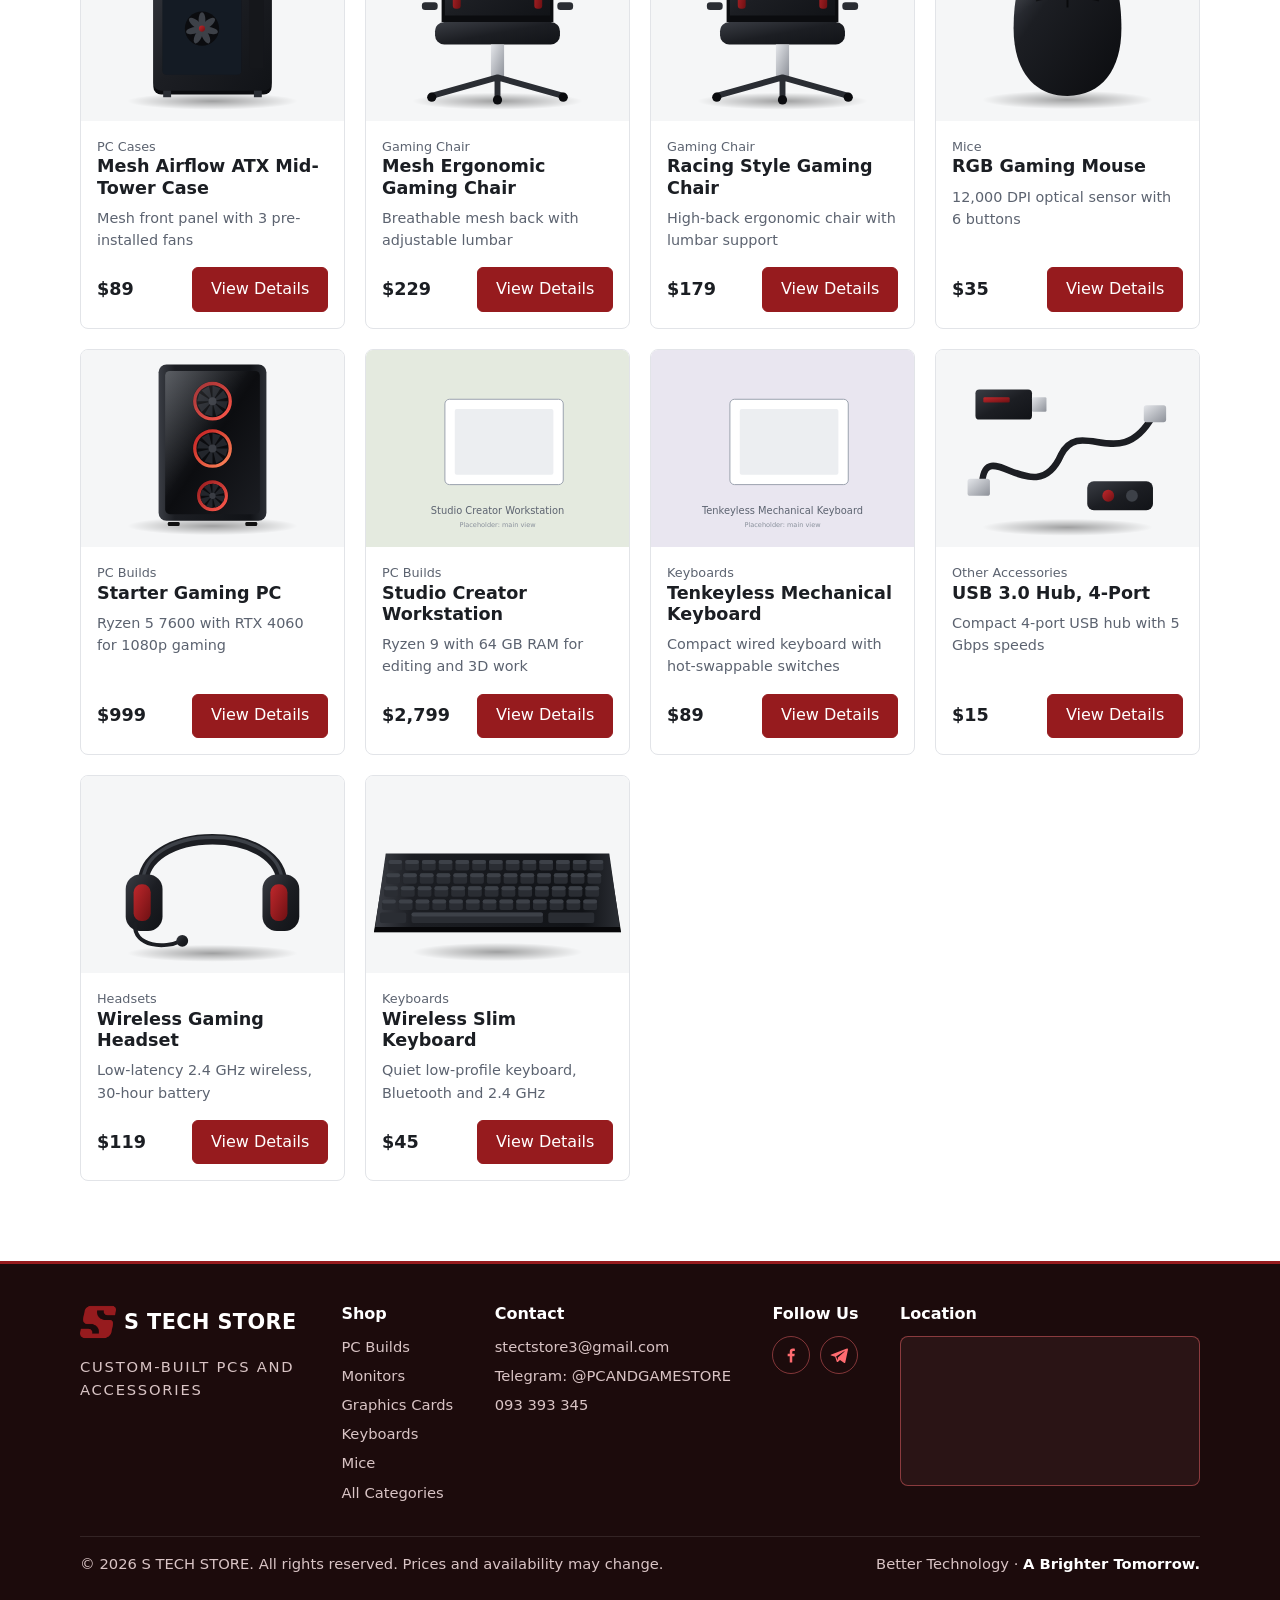
==== commit 520111b1: "Add files via upload" ====
--- a/index.html
+++ b/index.html
@@ -6,7 +6,7 @@
   <title>S TECH STORE | Custom PC builds and accessories</title>
   <meta name="description" content="Custom-built PCs and computer accessories.">
   <link rel="icon" type="image/png" href="images/favicon.png">
-  <link rel="stylesheet" href="styles/style.css?v=5">
+  <link rel="stylesheet" href="styles/style.css?v=6">
 </head>
 <body>
   <header id="site-header" class="site-header" data-active="home"></header>
@@ -79,7 +79,7 @@
 
   <footer id="site-footer" class="site-footer"></footer>
 
-  <script src="scripts/common.js?v=5"></script>
-  <script src="scripts/app.js?v=5"></script>
+  <script src="scripts/common.js?v=6"></script>
+  <script src="scripts/app.js?v=6"></script>
 </body>
 </html>
--- a/styles/style.css
+++ b/styles/style.css
@@ -77,7 +77,7 @@
 .nav-row li a[aria-current="page"] { color: var(--accent); border-bottom-color: var(--accent); }
 
 /* Hero and categories */
-.hero { padding: 0; color: #fff; overflow: hidden; background: linear-gradient(90deg, rgba(8, 4, 4, .6) 0%, rgba(8, 4, 4, .2) 40%, rgba(8, 4, 4, 0) 65%), url("../images/hero.jpg") 75% 55% / cover no-repeat, #1a0807; }
+.hero { padding: 0; color: #fff; overflow: hidden; background: linear-gradient(90deg, rgba(8, 4, 4, .6) 0%, rgba(8, 4, 4, .2) 40%, rgba(8, 4, 4, 0) 65%), url("../images/hero-bg.jpg") 75% 55% / cover no-repeat, #1a0807; }
 .hero-grid { display: block; padding-top: 5rem; padding-bottom: 3rem; min-height: 580px; display: flex; align-items: flex-end; }
 .hero-eyebrow { margin: 0 0 .75rem; font-size: .85rem; font-weight: 600; color: #e6d6d7; }
 .hero h1 { margin: 0 0 1.75rem; max-width: 10em; text-shadow: 0 2px 18px rgba(0, 0, 0, .5); font-size: clamp(2.2rem, 5vw, 3.6rem); line-height: 1.1; letter-spacing: -.02em; color: #fff; }
@@ -203,7 +203,7 @@
 @media (max-width: 480px) {
   .toolbar { grid-template-columns: 1fr; }
   .specs div { grid-template-columns: 1fr; gap: .1rem; }
-  .hero { background: url("../images/hero.jpg") 72% bottom / auto 52% no-repeat, linear-gradient(180deg, #0a0404 0%, #3a0f08 100%); }
+  .hero { background: url("../images/hero-bg.jpg") 72% bottom / auto 52% no-repeat, linear-gradient(180deg, #0a0404 0%, #3a0f08 100%); }
   .hero-grid { padding-top: 2.5rem; padding-bottom: 2rem; min-height: 540px; align-items: flex-start; }
 }
 @media (prefers-reduced-motion: reduce) {
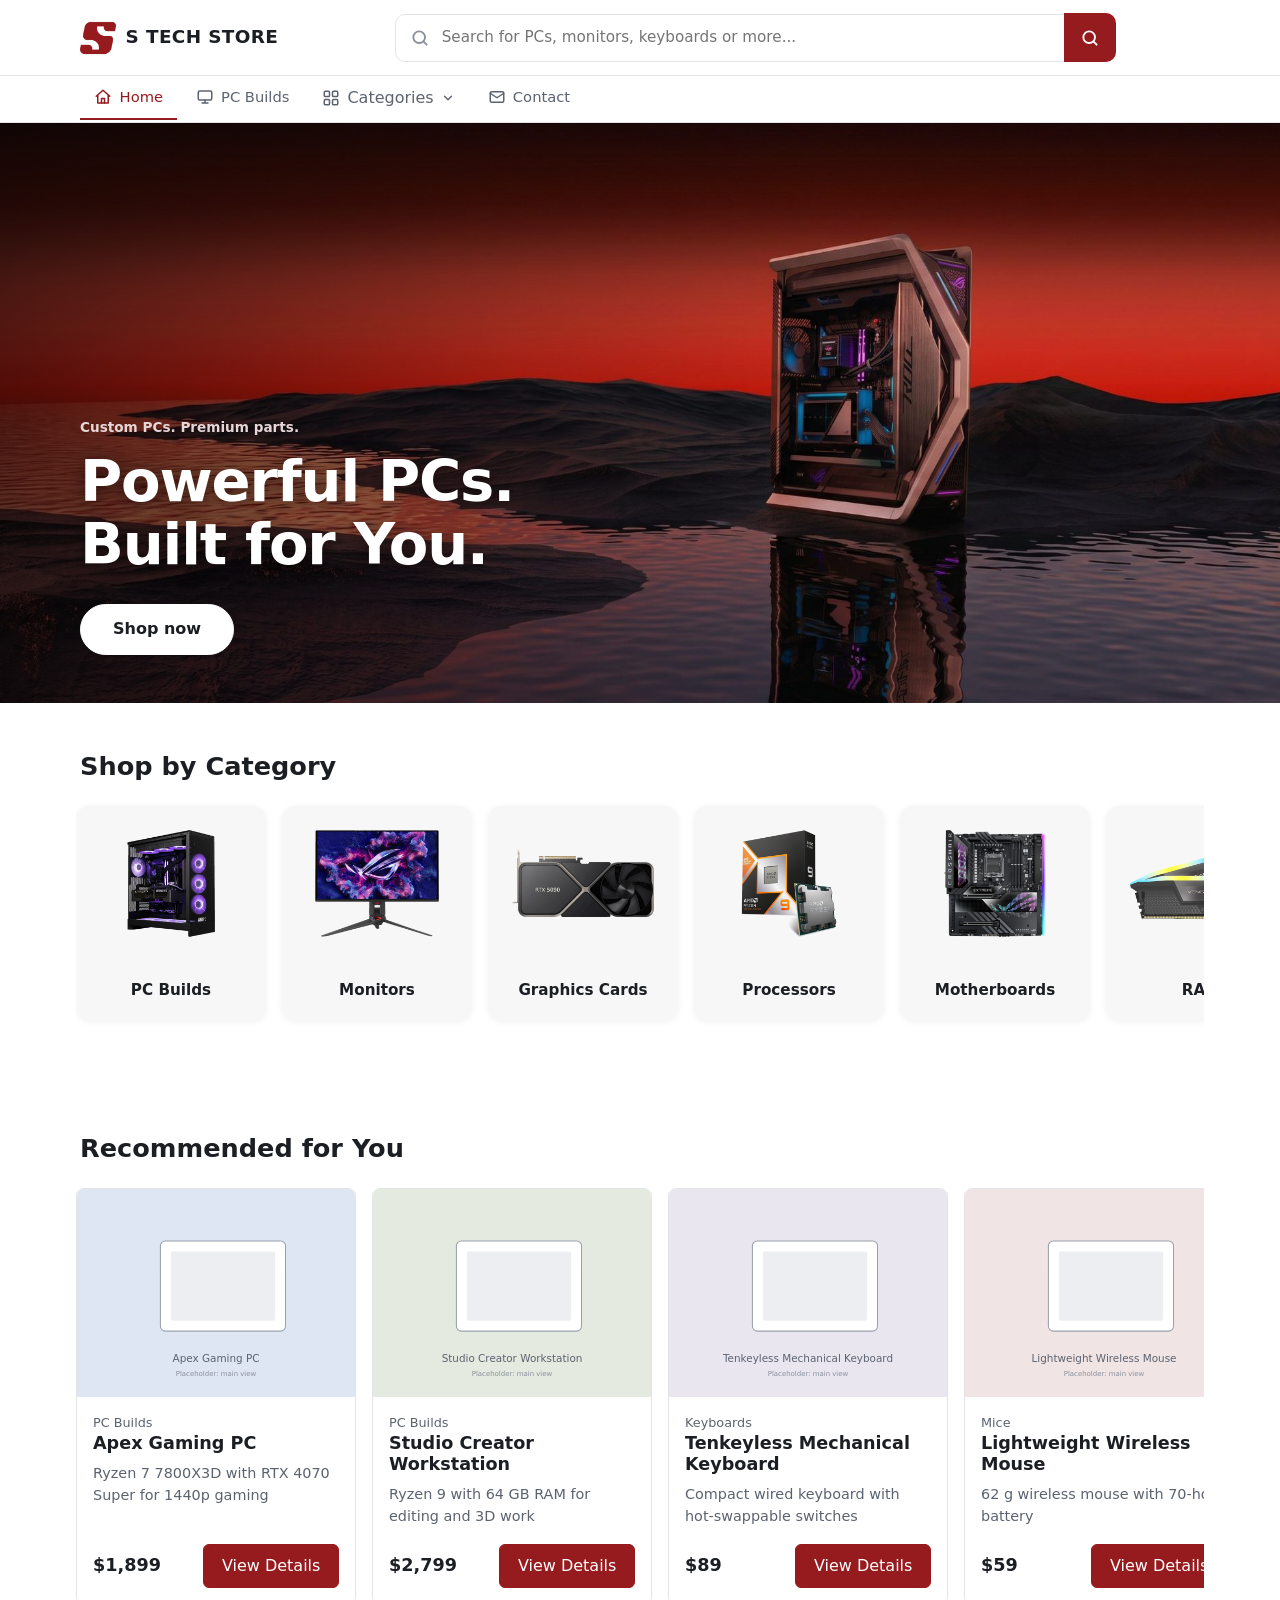
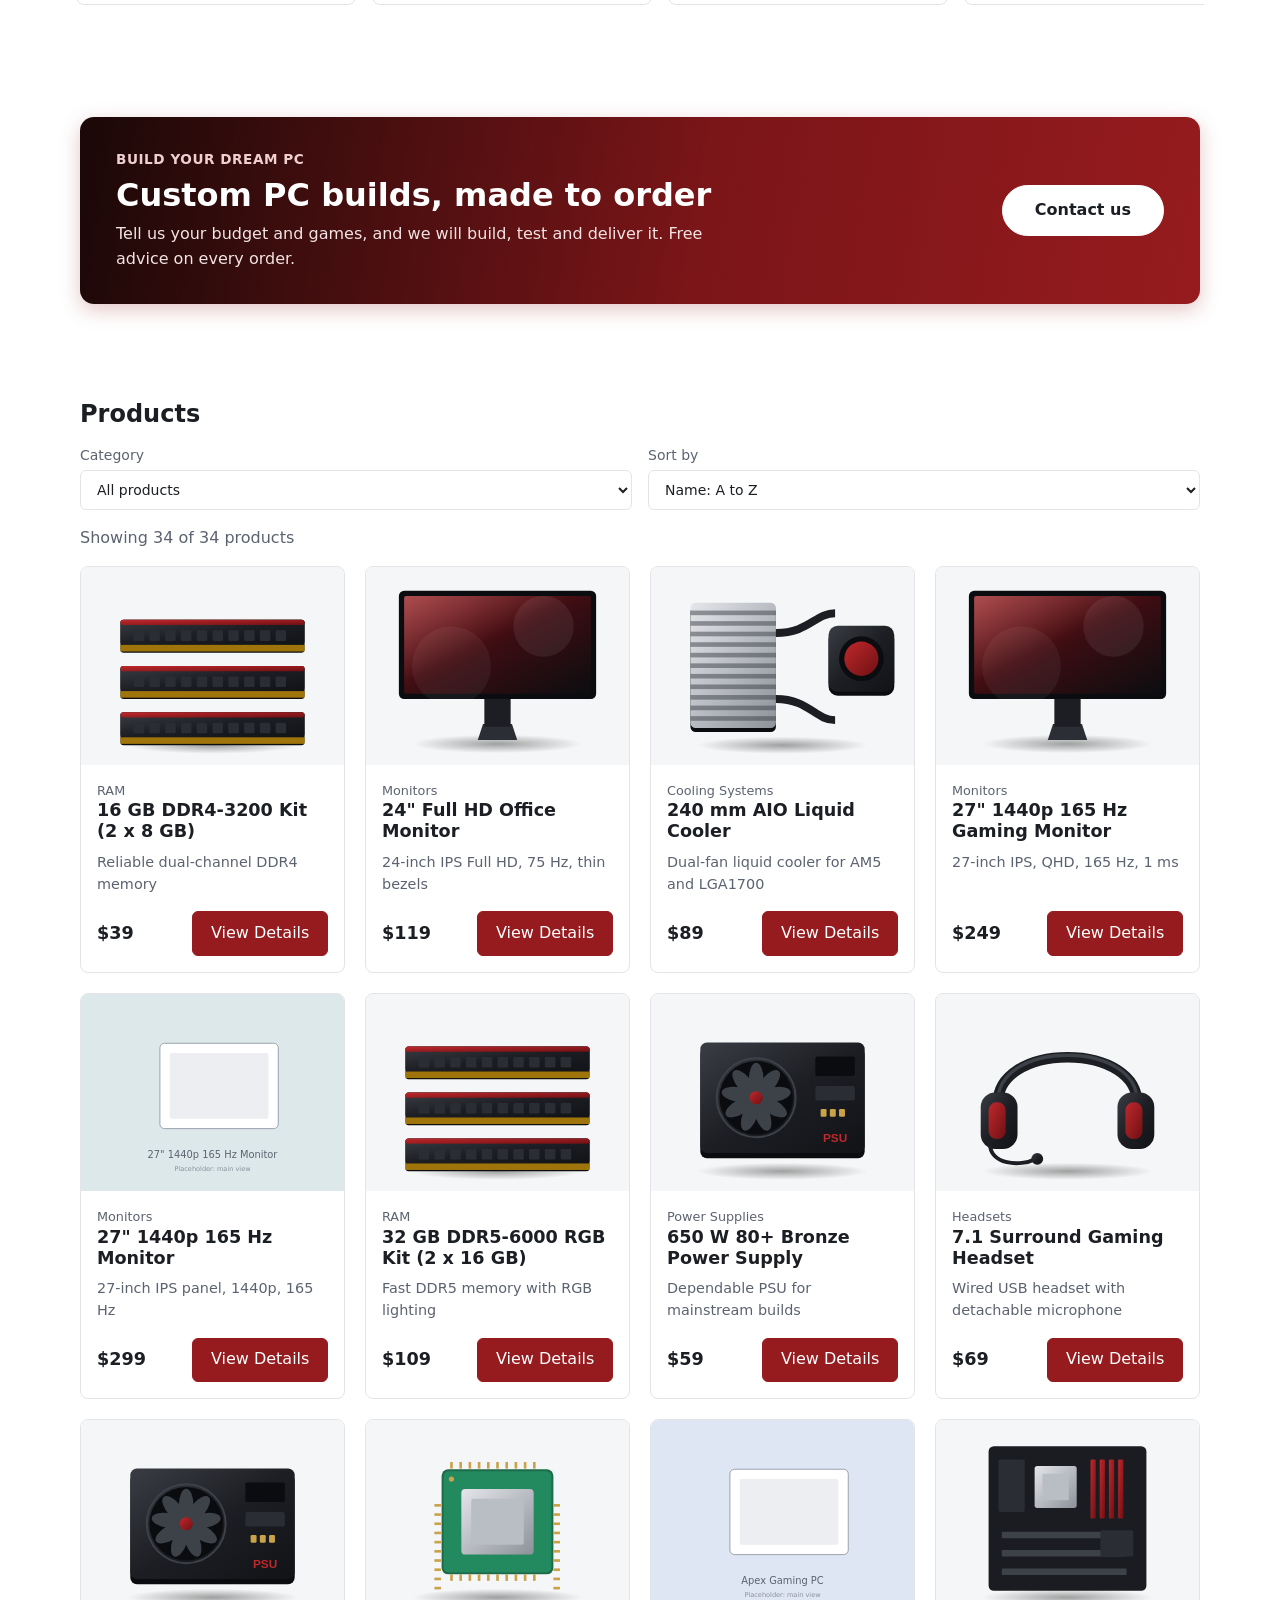
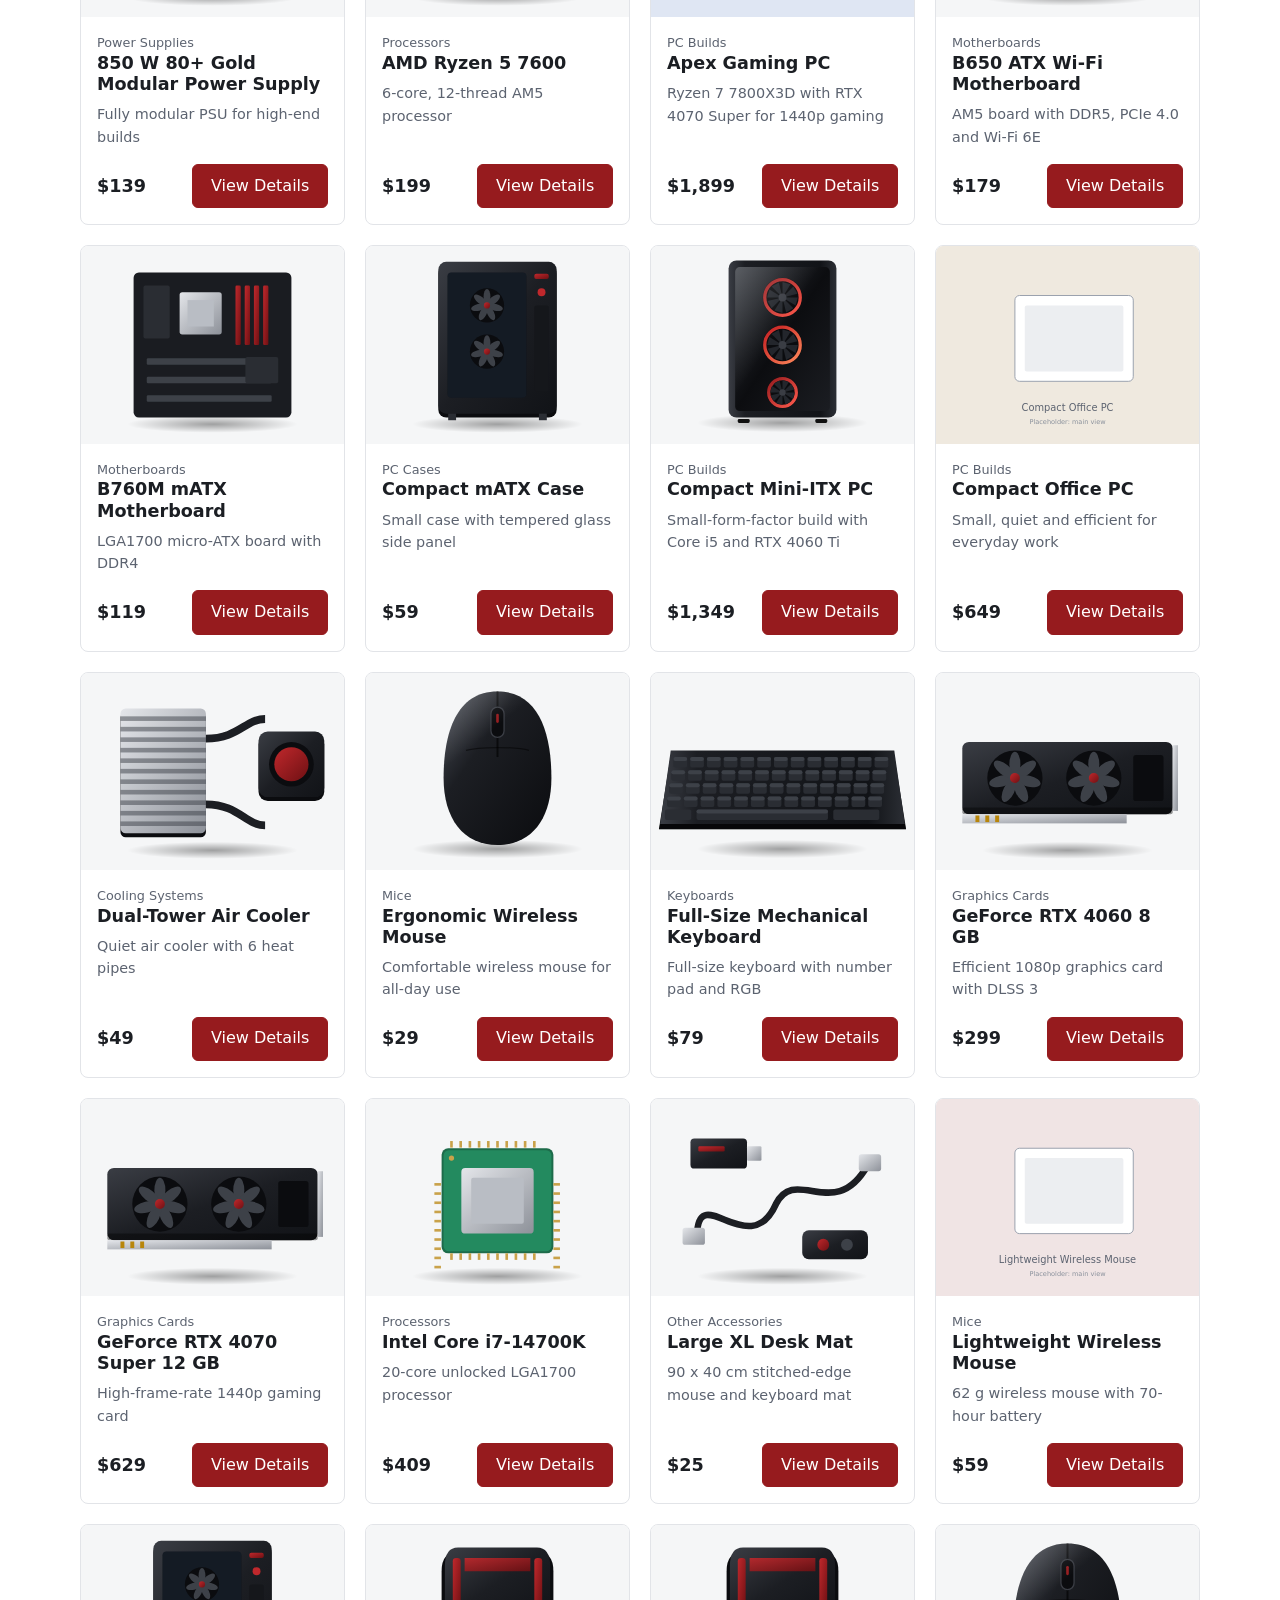
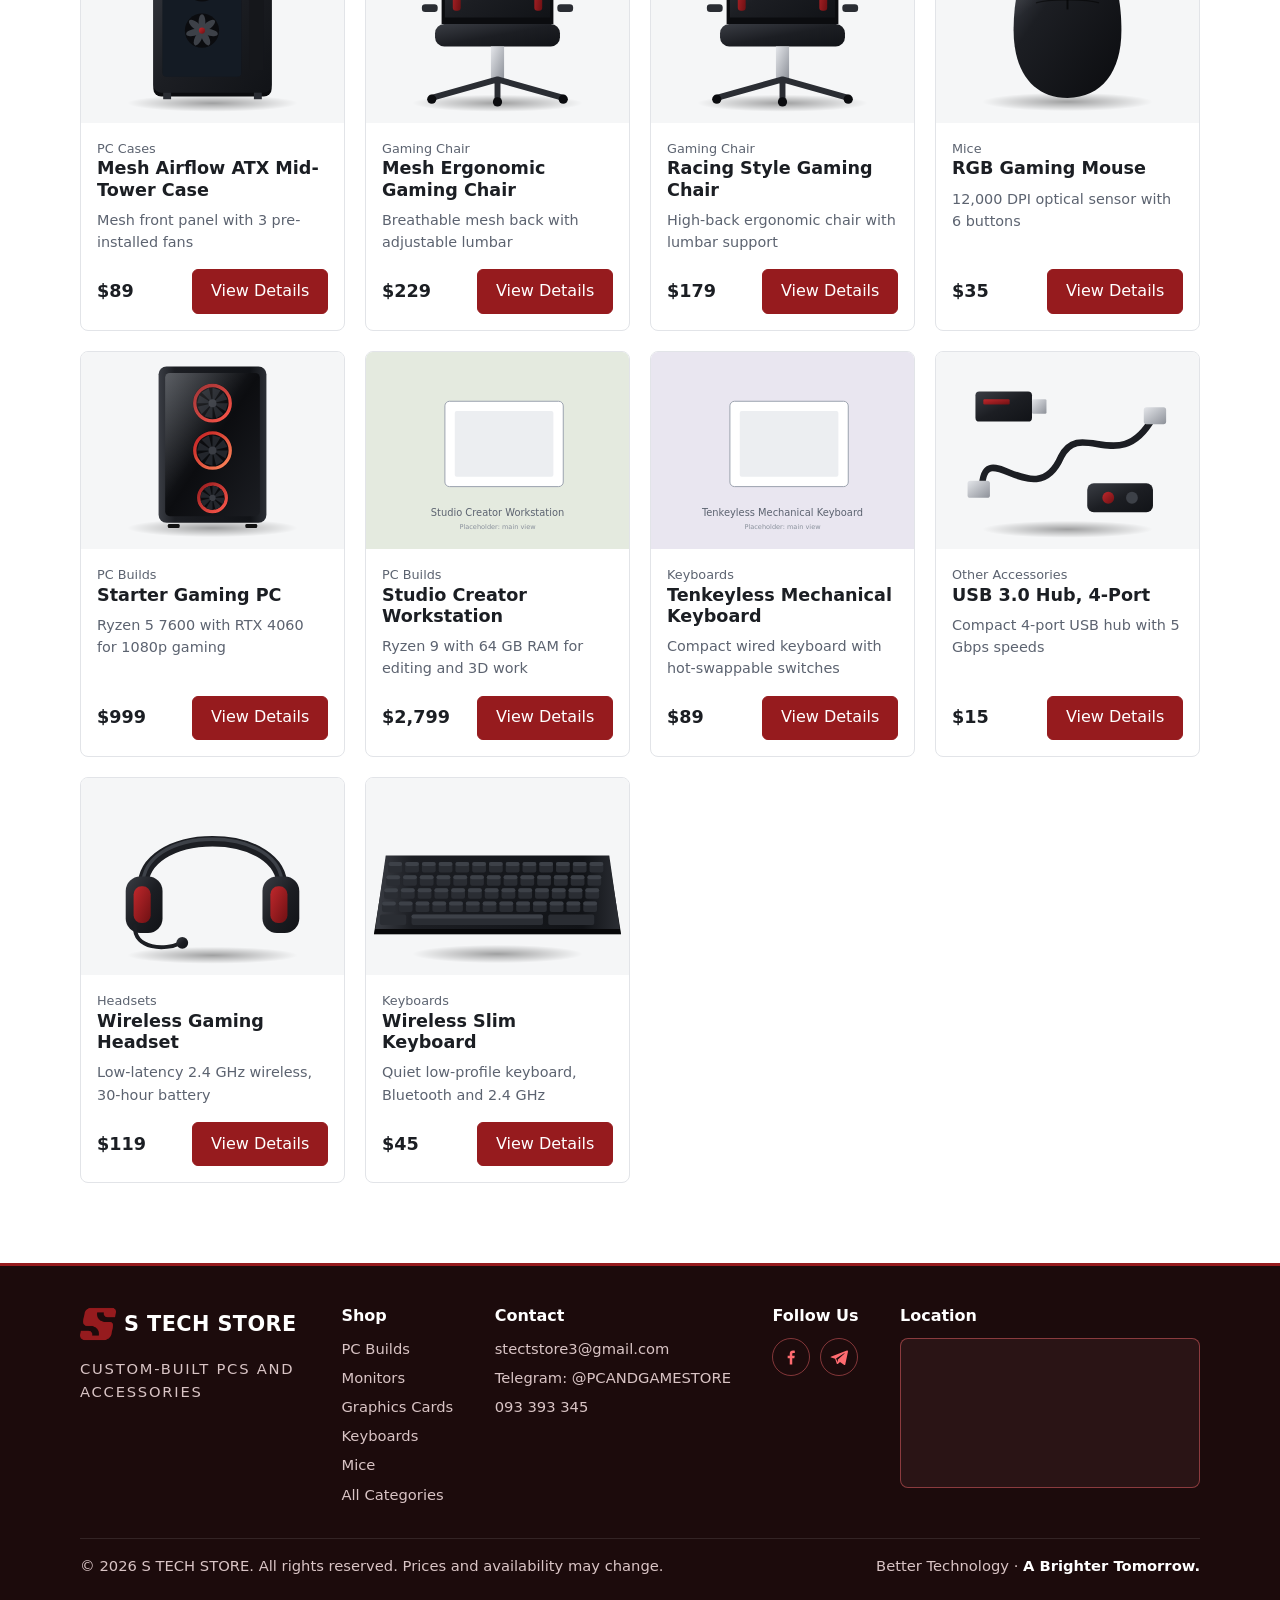
==== commit 0ad52f8f: "Add files via upload" ====
--- a/index.html
+++ b/index.html
@@ -6,7 +6,7 @@
   <title>S TECH STORE | Custom PC builds and accessories</title>
   <meta name="description" content="Custom-built PCs and computer accessories.">
   <link rel="icon" type="image/png" href="images/favicon.png">
-  <link rel="stylesheet" href="styles/style.css?v=6">
+  <link rel="stylesheet" href="styles/style.css?v=12">
 </head>
 <body>
   <header id="site-header" class="site-header" data-active="home"></header>
@@ -57,6 +57,10 @@
         </div>
         <h2 id="products-title">Products</h2>
         <div class="toolbar">
+          <label class="field field-catsearch" id="cat-search-field" hidden>
+            <span>Search in this category</span>
+            <input id="cat-search" type="search" placeholder="Search..." autocomplete="off">
+          </label>
           <label class="field">
             <span>Category</span>
             <select id="category"></select>
@@ -79,7 +83,7 @@
 
   <footer id="site-footer" class="site-footer"></footer>
 
-  <script src="scripts/common.js?v=6"></script>
-  <script src="scripts/app.js?v=6"></script>
+  <script src="scripts/common.js?v=12"></script>
+  <script src="scripts/app.js?v=12"></script>
 </body>
 </html>
--- a/styles/style.css
+++ b/styles/style.css
@@ -72,9 +72,21 @@
 .s-empty { padding: .7rem .75rem; color: var(--text-2); font-size: .9rem; }
 .nav-row { border-top: 1px solid var(--border); background: #fff; }
 .nav-row ul { display: flex; flex-wrap: wrap; gap: .25rem; margin: 0; padding: 0; list-style: none; }
-.nav-row li a { display: block; padding: .6rem .9rem; color: var(--text-2); font-size: .92rem; font-weight: 500; text-decoration: none; border-bottom: 2px solid transparent; }
-.nav-row li a:hover { color: var(--accent); }
-.nav-row li a[aria-current="page"] { color: var(--accent); border-bottom-color: var(--accent); }
+.nav-row li > a, .nav-trigger { display: flex; align-items: center; gap: .45rem; padding: .6rem .9rem; color: var(--text-2); font-size: .92rem; font-weight: 500; text-decoration: none; border-bottom: 2px solid transparent; }
+.nav-trigger { border: 0; border-bottom: 2px solid transparent; background: none; cursor: pointer; font: inherit; }
+.nav-row li > a:hover, .nav-trigger:hover, .nav-trigger[aria-expanded="true"] { color: var(--accent); }
+.nav-row li > a[aria-current="page"], .nav-trigger[aria-current="page"] { color: var(--accent); border-bottom-color: var(--accent); }
+.nav-ico { flex: none; }
+.nav-chev { flex: none; transition: transform .15s; }
+.nav-trigger[aria-expanded="true"] .nav-chev { transform: rotate(180deg); }
+.nav-row nav { position: relative; }
+.nav-row li.has-menu { position: static; }
+.mega { position: absolute; z-index: 20; left: 0; right: 0; top: 100%; padding: 1rem; background: #fff; border: 1px solid var(--border); border-radius: 0 0 12px 12px; box-shadow: 0 12px 28px rgba(0, 0, 0, .14); }
+.mega[hidden] { display: none; }
+.mega ul { display: grid; grid-template-columns: repeat(auto-fill, minmax(190px, 1fr)); gap: .25rem .75rem; }
+.mega li a { display: block; padding: .5rem .75rem; border: 0; border-radius: 6px; color: var(--text); font-size: .92rem; font-weight: 500; text-decoration: none; }
+.mega li a:hover { background: var(--accent-soft); color: var(--accent); }
+.mega li a[aria-current="page"] { background: var(--accent-soft); color: var(--accent); font-weight: 600; }
 
 /* Hero and categories */
 .hero { padding: 0; color: #fff; overflow: hidden; background: linear-gradient(90deg, rgba(8, 4, 4, .6) 0%, rgba(8, 4, 4, .2) 40%, rgba(8, 4, 4, 0) 65%), url("../images/hero-bg.jpg") 75% 55% / cover no-repeat, #1a0807; }
@@ -98,7 +110,8 @@
 .category-bar[hidden] { display: none; }
 .category-bar h2 { margin: 0; }
 body.category-view .hero, body.category-view #categories, body.category-view #products-title, body.category-view .field:has(#category) { display: none; }
-body.category-view .toolbar { grid-template-columns: 1fr; max-width: 280px; }
+body.category-view .toolbar { grid-template-columns: 2fr 1fr; max-width: 640px; }
+.field-catsearch[hidden] { display: none; }
 body.category-view #recommended, body.searching .hero, body.searching #categories, body.searching #recommended { display: none; }
 
 /* Promo banner (edit the text in index.html, #promo) */
@@ -147,10 +160,15 @@
 .back { display: inline-block; margin-bottom: 1.5rem; color: var(--text-2); text-decoration: none; }
 .back:hover { color: var(--accent); }
 .product-top { display: grid; grid-template-columns: 1.1fr 1fr; gap: 2.5rem; align-items: start; }
-.gallery-main { width: 100%; aspect-ratio: 4 / 3; object-fit: cover; border: 1px solid var(--border); border-radius: var(--radius); background: var(--muted); }
-.thumbs { display: flex; flex-wrap: wrap; gap: .5rem; margin-top: .75rem; }
-.thumb { width: 80px; padding: 0; border: 1px solid var(--border); border-radius: 6px; overflow: hidden; background: none; cursor: pointer; }
-.thumb img { width: 100%; aspect-ratio: 4 / 3; object-fit: cover; }
+.gallery-frame { position: relative; }
+.gallery-main { display: block; width: 100%; aspect-ratio: 4 / 3; object-fit: contain; border: 1px solid var(--border); border-radius: var(--radius); background: var(--muted); }
+.gallery-nav { position: absolute; top: 50%; transform: translateY(-50%); width: 40px; height: 40px; border: 0; border-radius: 50%; background: rgba(255, 255, 255, .9); color: var(--text); font-size: 1.6rem; line-height: 1; box-shadow: 0 1px 6px rgba(0, 0, 0, .25); cursor: pointer; }
+.gallery-nav:hover { background: #fff; color: var(--accent); }
+.gallery-nav.prev { left: .6rem; }
+.gallery-nav.next { right: .6rem; }
+.thumbs { display: grid; grid-template-columns: repeat(4, 1fr); gap: .5rem; margin-top: .75rem; }
+.thumb { width: 100%; padding: 0; border: 1px solid var(--border); border-radius: 6px; overflow: hidden; background: none; cursor: pointer; }
+.thumb img { width: 100%; aspect-ratio: 4 / 3; object-fit: contain; background: var(--muted); }
 .thumb:hover { border-color: var(--accent); }
 .thumb[aria-current="true"] { border-color: var(--accent); box-shadow: 0 0 0 1px var(--accent); }
 .product-info .price { display: block; font-size: 1.6rem; margin: .5rem 0; }
@@ -197,11 +215,34 @@
 @media (max-width: 800px) {
   .product-top { grid-template-columns: 1fr; gap: 1.5rem; }
   .nav { flex-wrap: wrap; gap: .65rem 1rem; }
-  .nav-row li a { padding: .6rem .6rem; font-size: .88rem; }
+  .nav-row li > a, .nav-trigger { padding: .6rem .6rem; font-size: .88rem; }
+  .mega ul { grid-template-columns: 1fr 1fr; }
+  /* One row; scrolls sideways when the items do not fit. */
+  .nav-row ul { gap: 0; flex-wrap: nowrap; justify-content: space-between; overflow-x: auto; overscroll-behavior-x: contain; scrollbar-width: none; -webkit-overflow-scrolling: touch; }
+  .nav-row ul::-webkit-scrollbar { display: none; }
+  .nav-row li { flex: none; }
+  .nav-row li > a, .nav-trigger { white-space: nowrap; }
+  /* fixed, so the open menu is not clipped by the scrolling row; its top is set in common.js */
+  .mega { position: fixed; left: 0; right: 0; max-height: calc(100vh - 8rem); overflow-y: auto; border-radius: 0 0 12px 12px; }
+  .nav-row li > a, .nav-trigger { gap: .25rem; padding: .6rem .3rem; font-size: .8rem; }
+  .nav-ico { width: 16px; height: 16px; }
   .search { order: 3; flex-basis: 100%; max-width: none; }
 }
+/* Phones: two product cards per row to cut down scrolling */
+@media (max-width: 600px) {
+  .grid { grid-template-columns: repeat(2, minmax(0, 1fr)); gap: .75rem; }
+  .rec-row { gap: .75rem; }
+  .rec-row > .card { flex: 0 0 calc(50% - .375rem); }
+  .card-body { padding: .65rem .7rem .75rem; }
+  .card-category { font-size: .72rem; }
+  .card h3 { margin-bottom: .25rem; font-size: .92rem; line-height: 1.25; }
+  .card-summary { margin-bottom: .6rem; font-size: .8rem; line-height: 1.35; display: -webkit-box; -webkit-line-clamp: 2; -webkit-box-orient: vertical; overflow: hidden; }
+  .card-footer { flex-direction: column; align-items: stretch; gap: .45rem; }
+  .card .price { font-size: 1rem; }
+  .card-footer .btn { width: 100%; padding: .45rem .5rem; font-size: .85rem; text-align: center; }
+}
 @media (max-width: 480px) {
-  .toolbar { grid-template-columns: 1fr; }
+  .toolbar, body.category-view .toolbar { grid-template-columns: 1fr; max-width: none; }
   .specs div { grid-template-columns: 1fr; gap: .1rem; }
   .hero { background: url("../images/hero-bg.jpg") 72% bottom / auto 52% no-repeat, linear-gradient(180deg, #0a0404 0%, #3a0f08 100%); }
   .hero-grid { padding-top: 2.5rem; padding-bottom: 2rem; min-height: 540px; align-items: flex-start; }
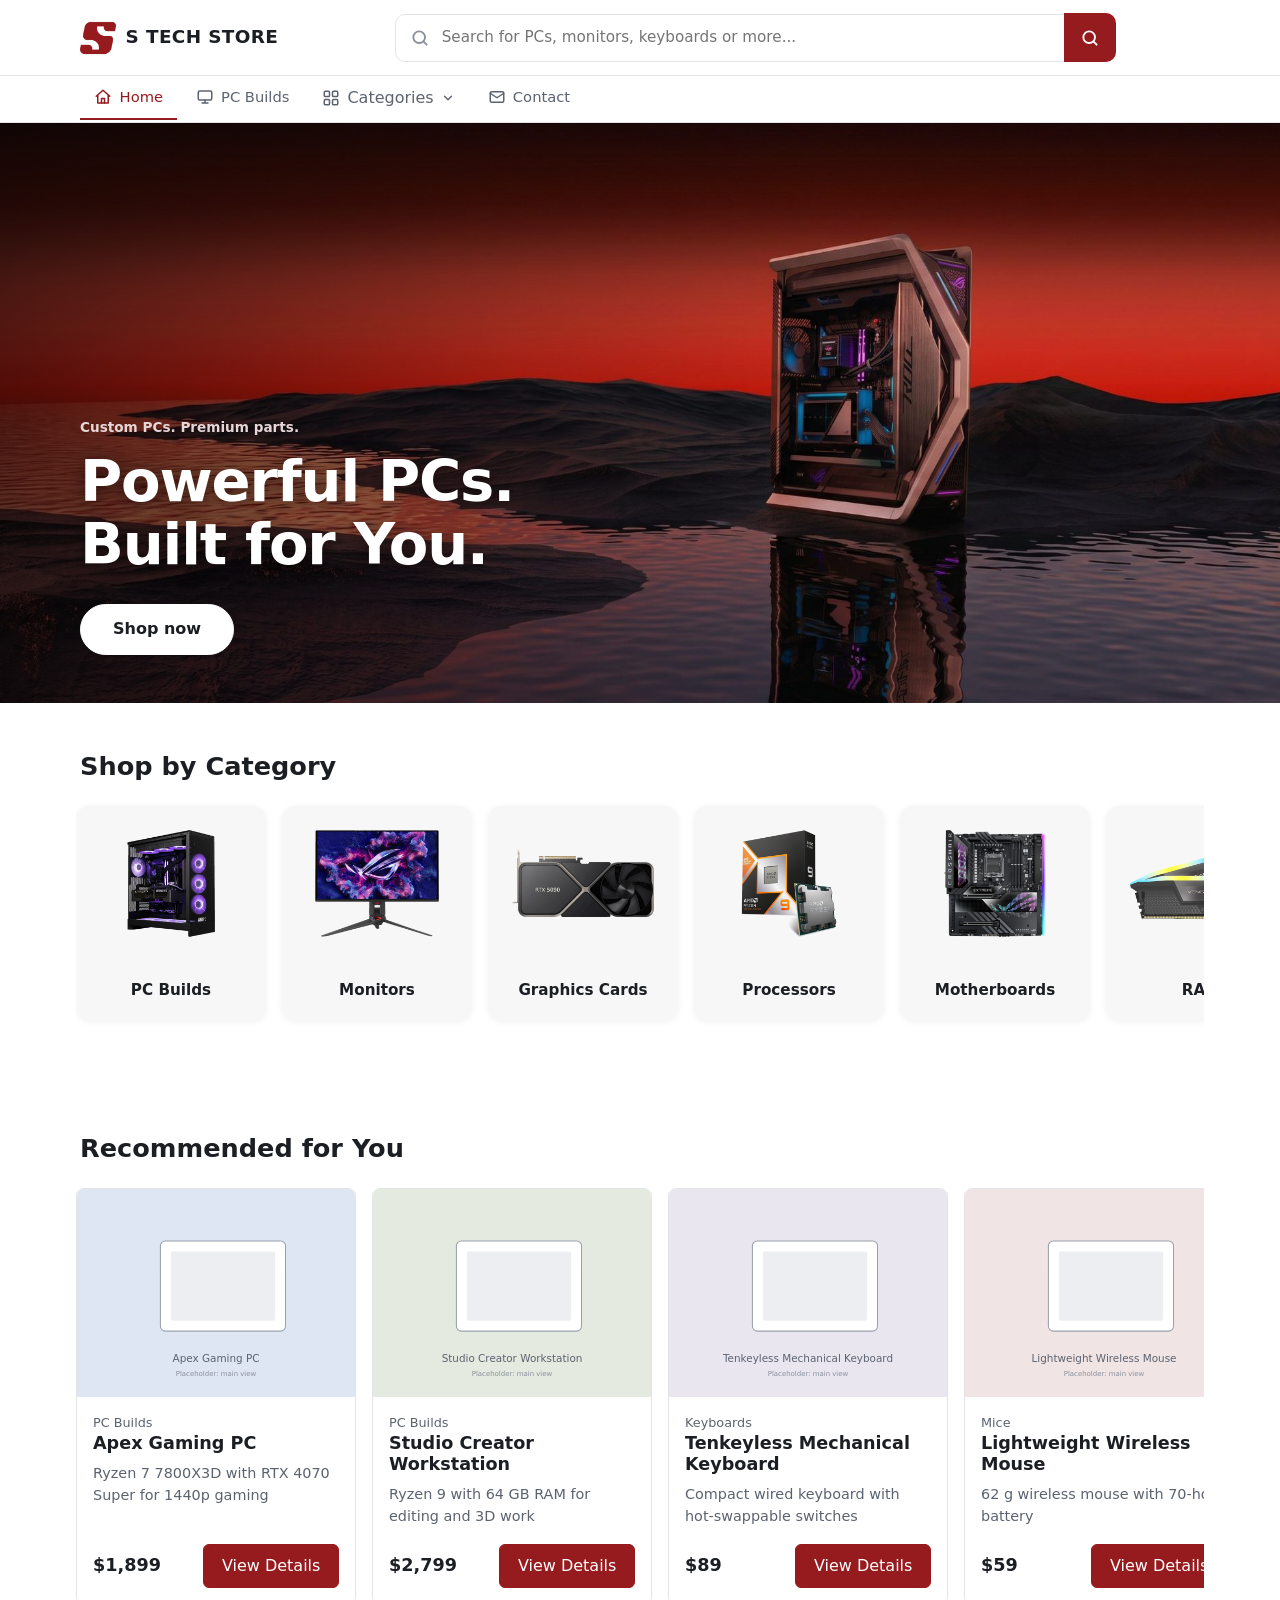
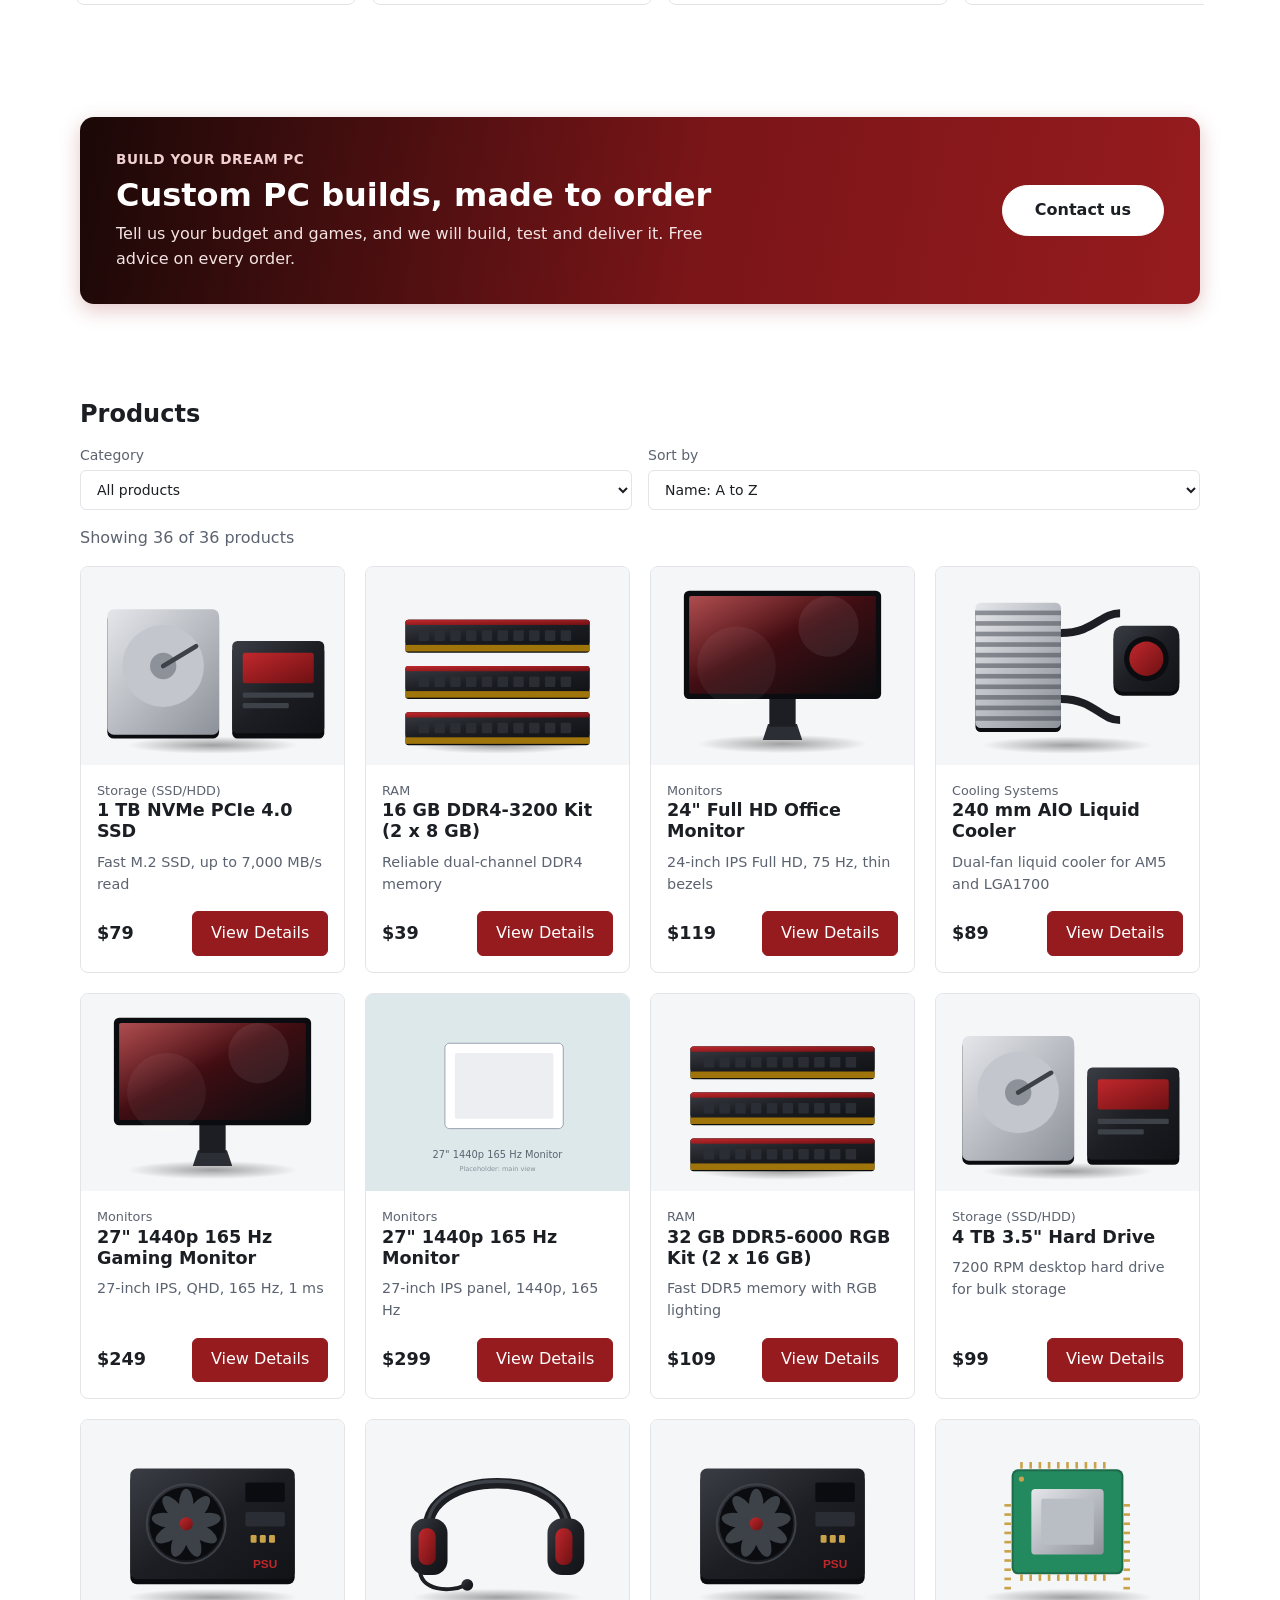
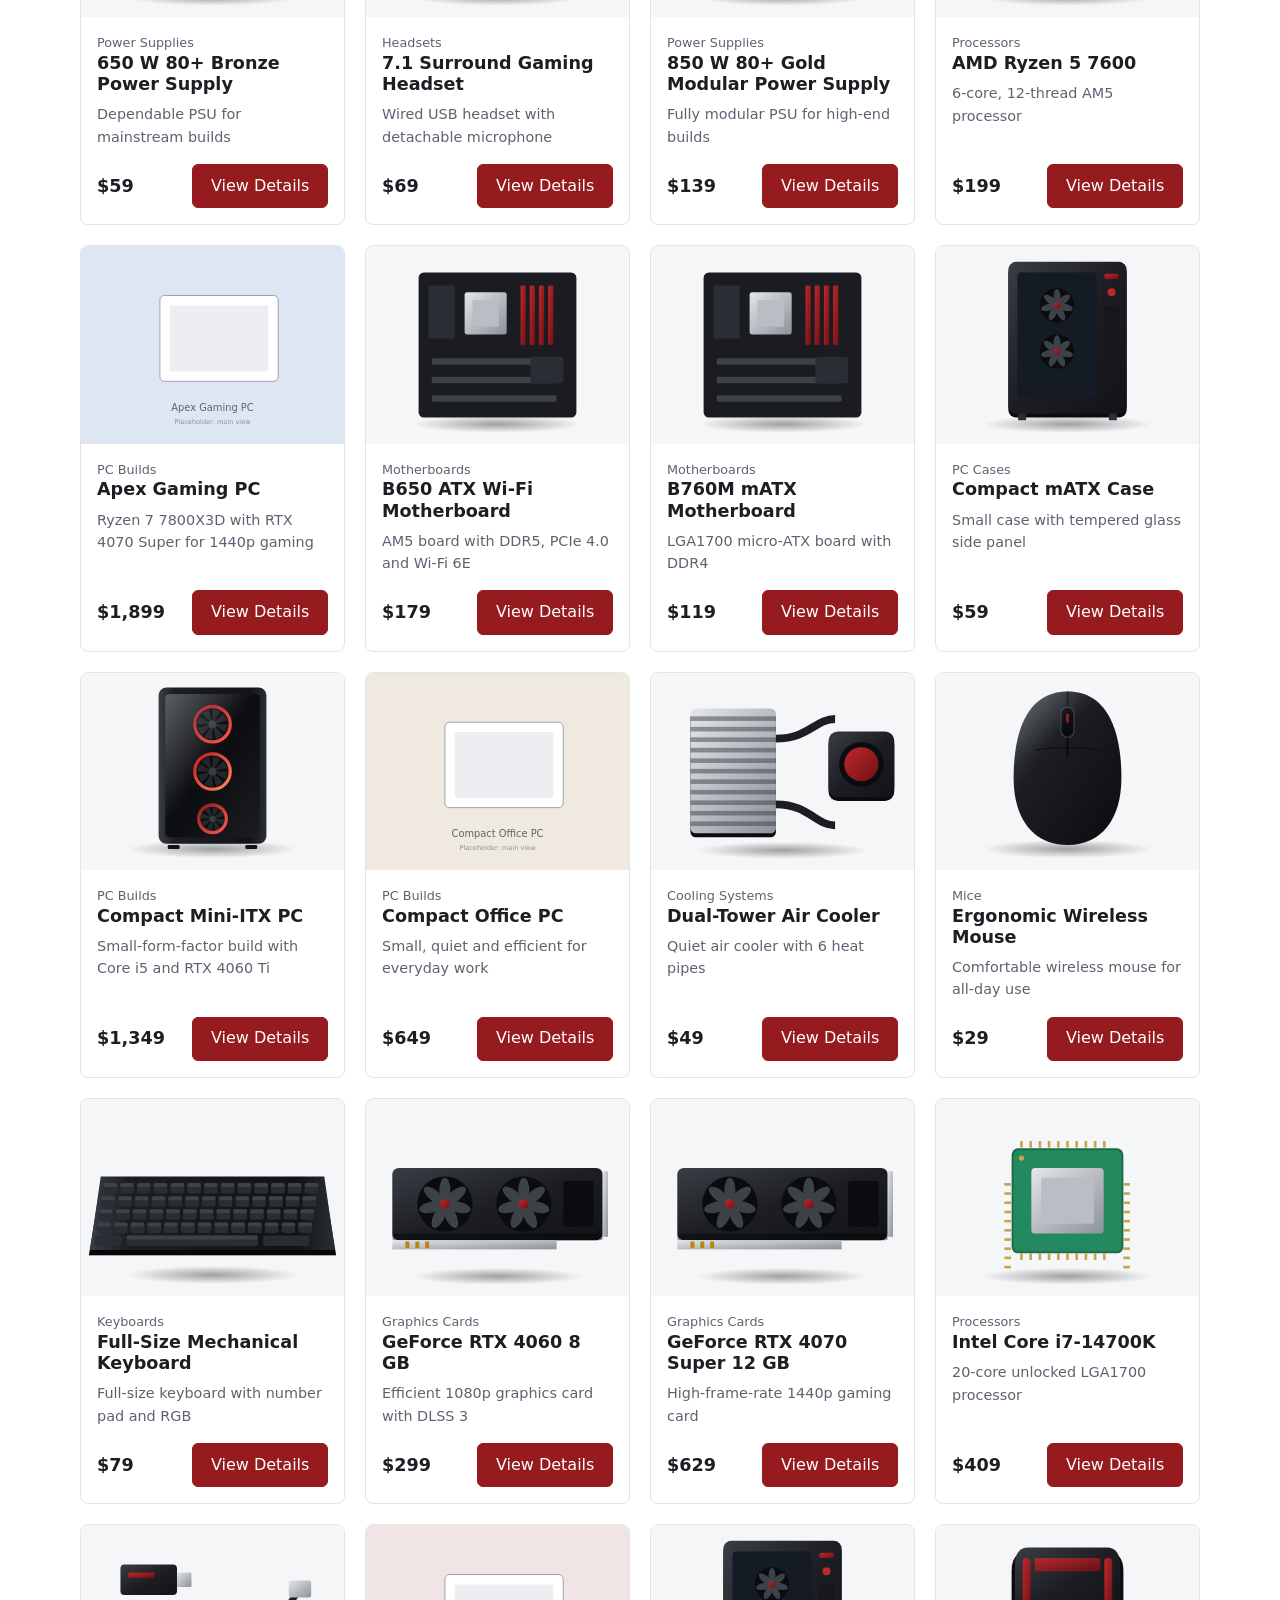
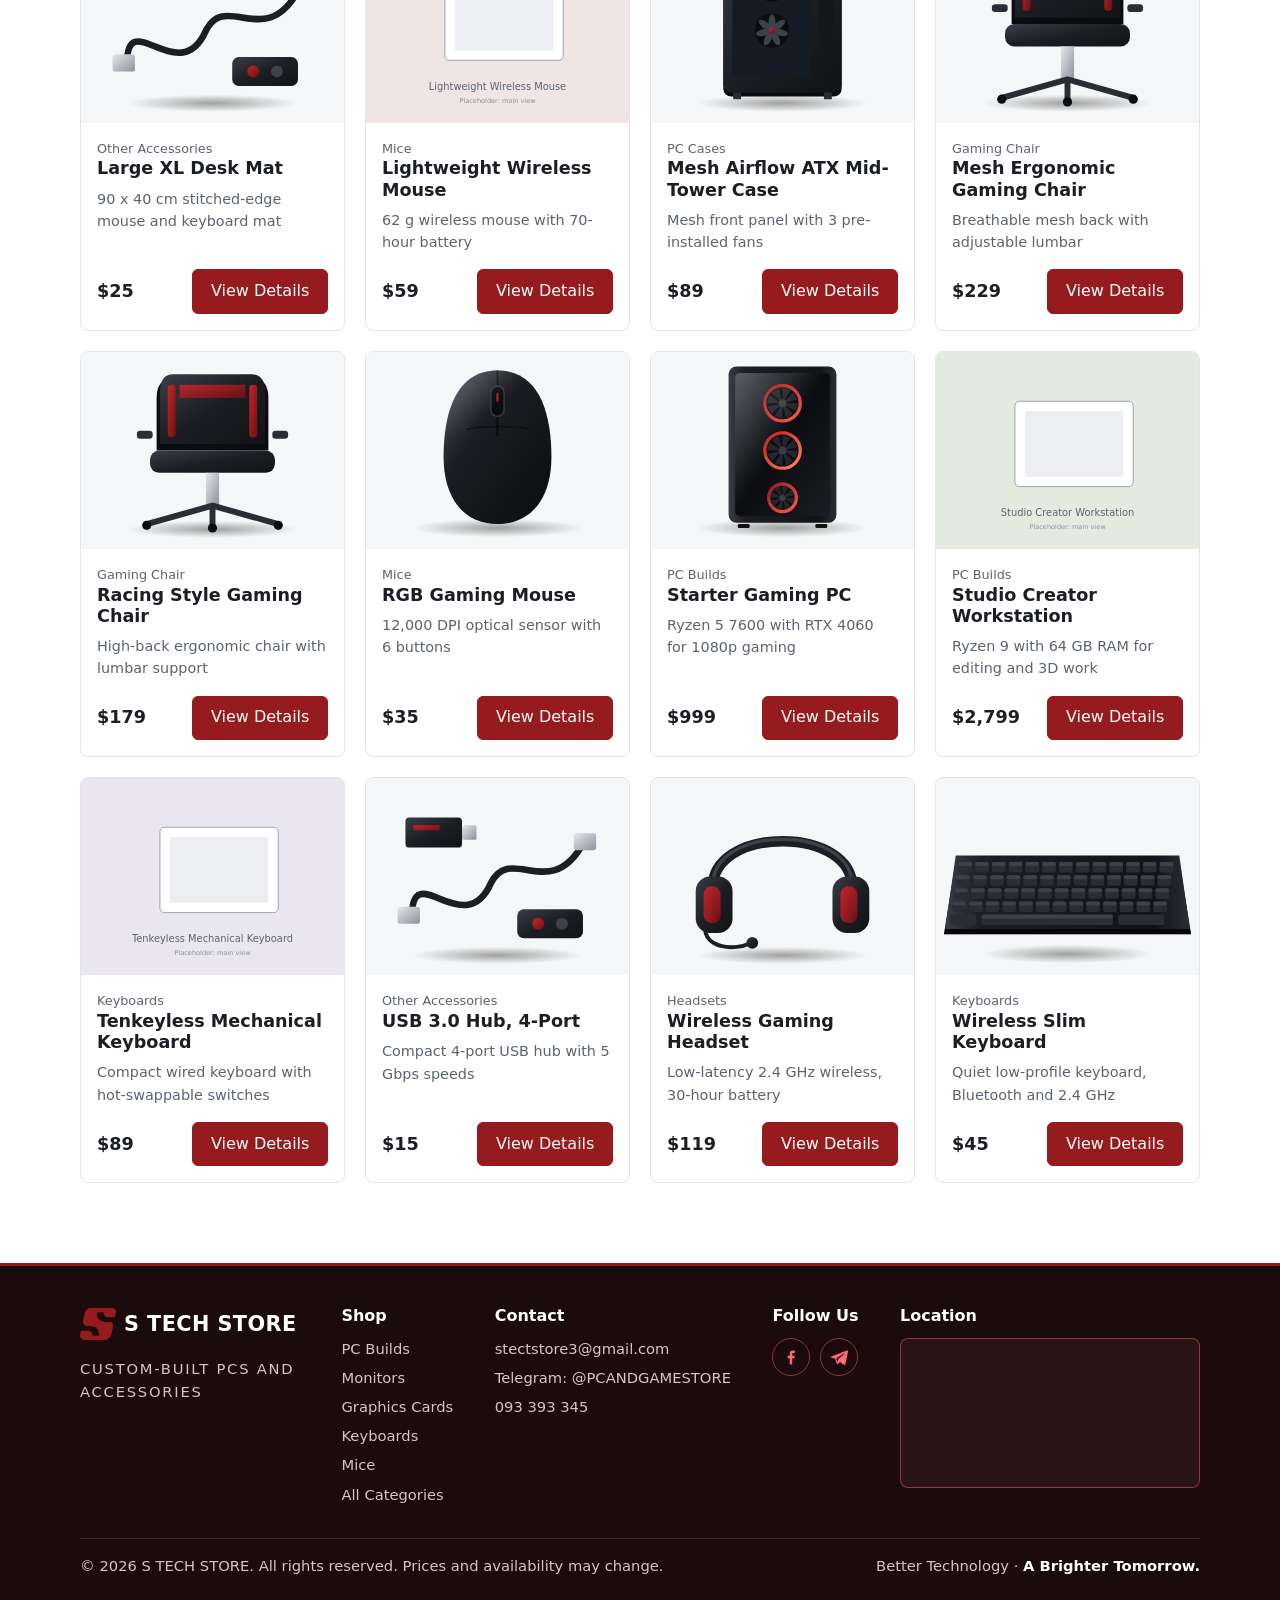
==== commit 50df7f72: "Add files via upload" ====
--- a/index.html
+++ b/index.html
@@ -6,7 +6,7 @@
   <title>S TECH STORE | Custom PC builds and accessories</title>
   <meta name="description" content="Custom-built PCs and computer accessories.">
   <link rel="icon" type="image/png" href="images/favicon.png">
-  <link rel="stylesheet" href="styles/style.css?v=12">
+  <link rel="stylesheet" href="styles/style.css?v=18">
 </head>
 <body>
   <header id="site-header" class="site-header" data-active="home"></header>
@@ -83,7 +83,7 @@
 
   <footer id="site-footer" class="site-footer"></footer>
 
-  <script src="scripts/common.js?v=12"></script>
-  <script src="scripts/app.js?v=12"></script>
+  <script src="scripts/common.js?v=18"></script>
+  <script src="scripts/app.js?v=18"></script>
 </body>
 </html>
--- a/styles/style.css
+++ b/styles/style.css
@@ -233,11 +233,11 @@
   .grid { grid-template-columns: repeat(2, minmax(0, 1fr)); gap: .75rem; }
   .rec-row { gap: .75rem; }
   .rec-row > .card { flex: 0 0 calc(50% - .375rem); }
-  .card-body { padding: .65rem .7rem .75rem; }
+  .card-body { padding: .65rem .7rem .75rem; min-height: 11rem; /* same card height for 1- and 2-line names; the extra space ends up between description and price */ }
   .card-category { font-size: .72rem; }
-  .card h3 { margin-bottom: .25rem; font-size: .92rem; line-height: 1.25; }
-  .card-summary { margin-bottom: .6rem; font-size: .8rem; line-height: 1.35; display: -webkit-box; -webkit-line-clamp: 2; -webkit-box-orient: vertical; overflow: hidden; }
-  .card-footer { flex-direction: column; align-items: stretch; gap: .45rem; }
+  .card h3 { margin-bottom: .25rem; font-size: .92rem; line-height: 1.25; display: -webkit-box; -webkit-line-clamp: 2; -webkit-box-orient: vertical; overflow: hidden; }
+  .card-summary { margin-bottom: .4rem; font-size: .8rem; line-height: 1.35; display: -webkit-box; -webkit-line-clamp: 1; -webkit-box-orient: vertical; overflow: hidden; }
+  .card-footer { flex-direction: column; align-items: stretch; gap: .4rem; }
   .card .price { font-size: 1rem; }
   .card-footer .btn { width: 100%; padding: .45rem .5rem; font-size: .85rem; text-align: center; }
 }
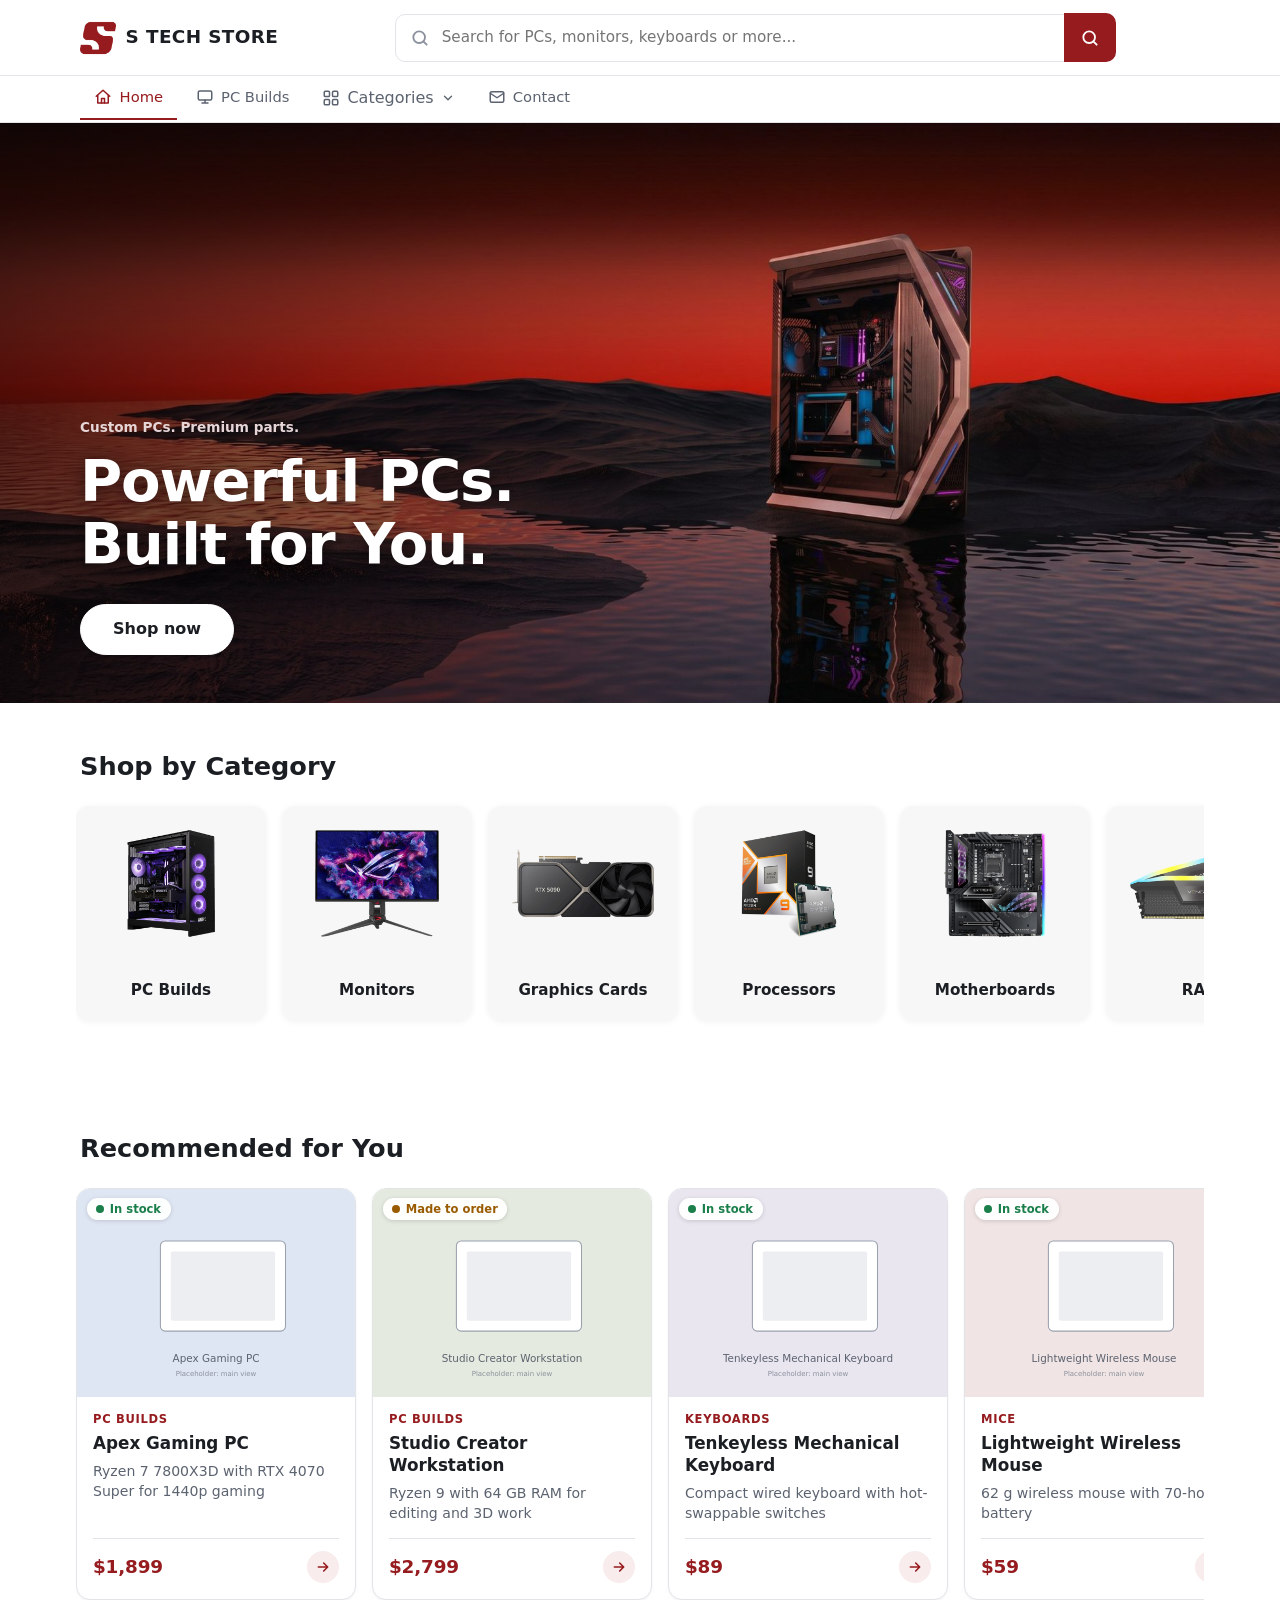
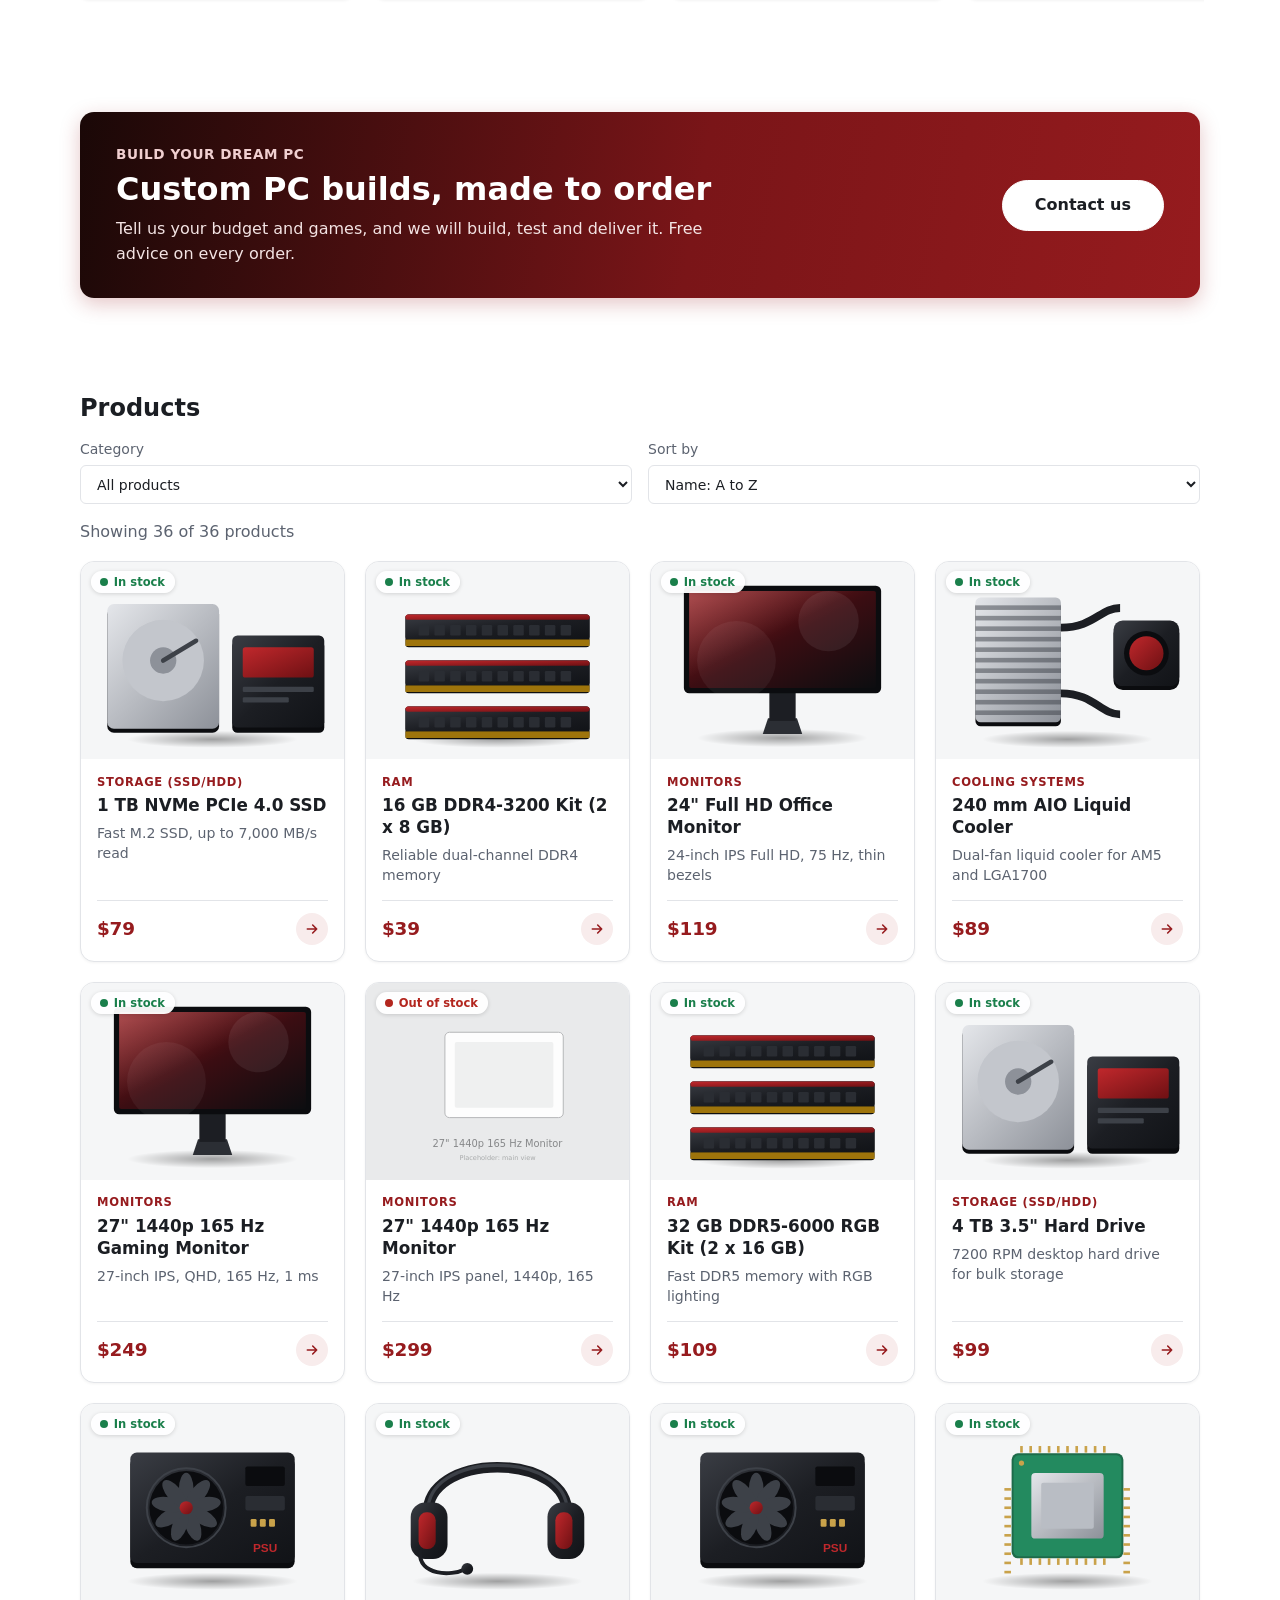
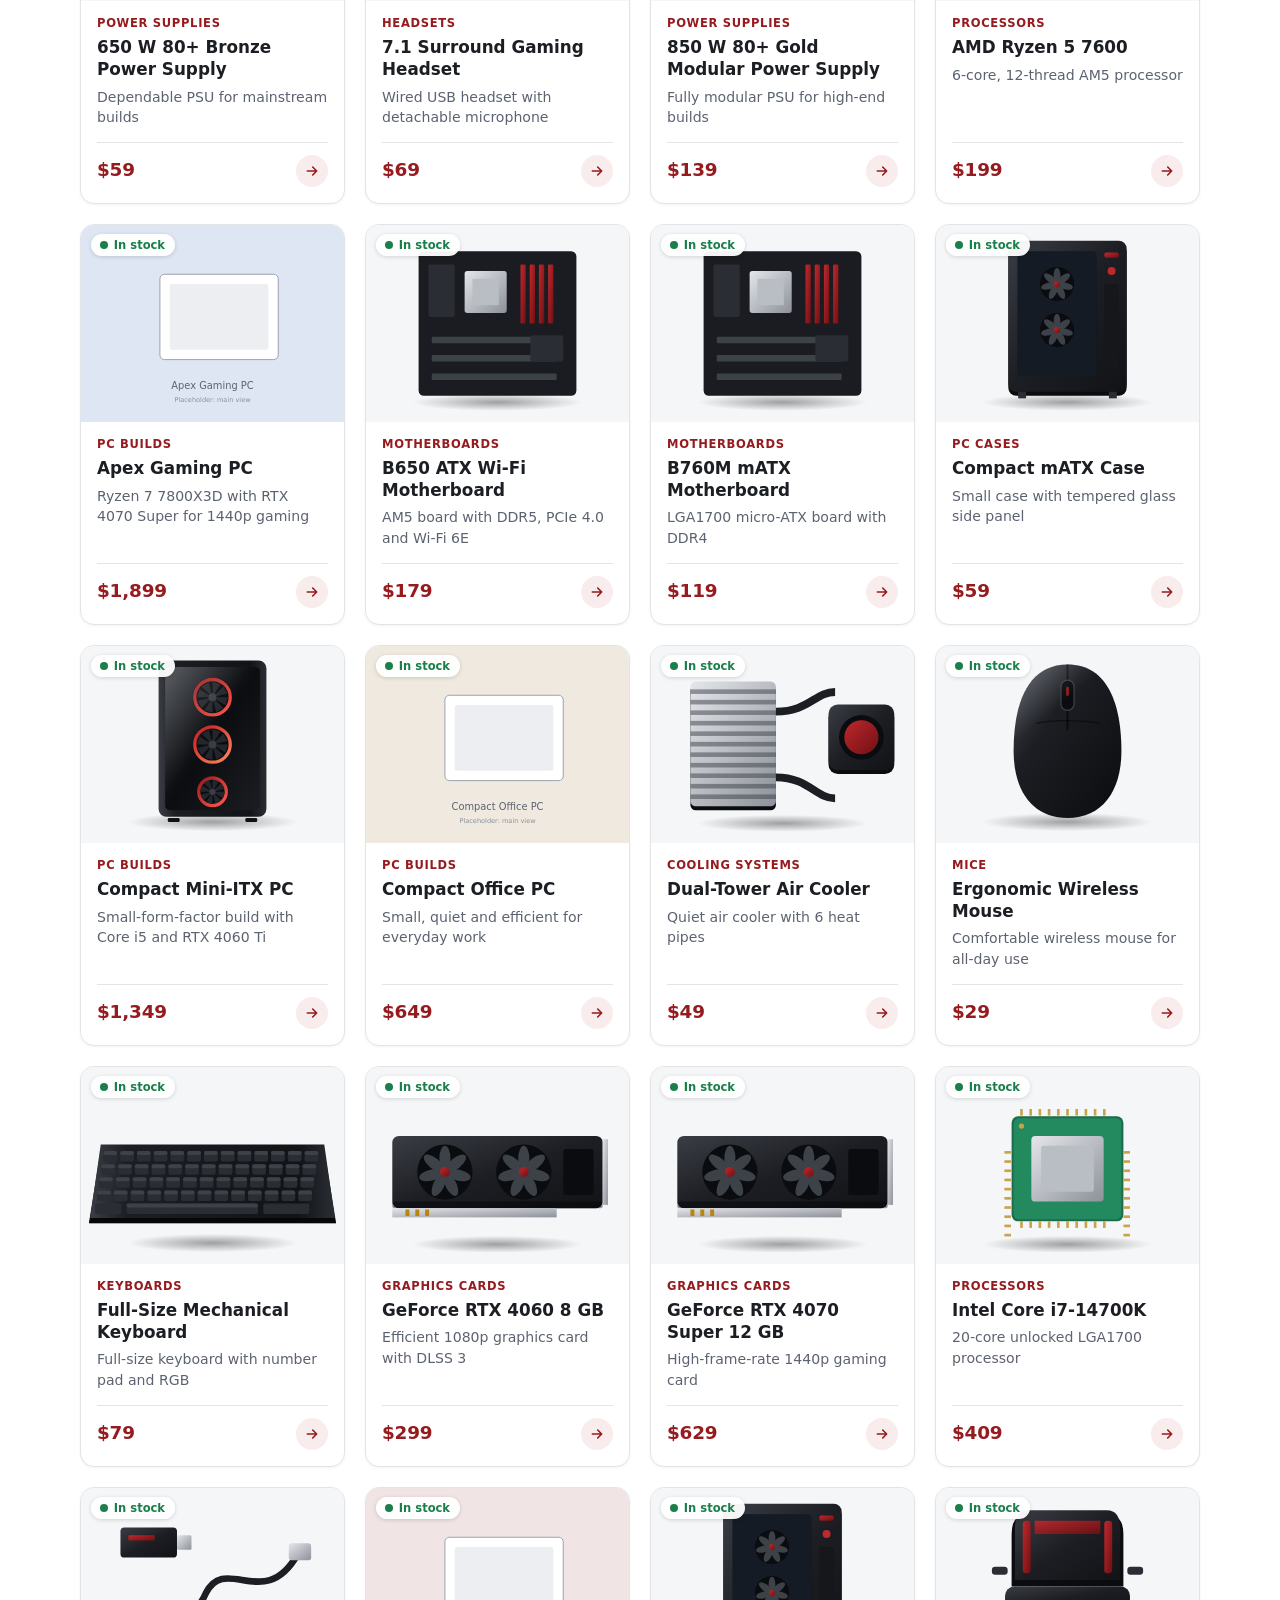
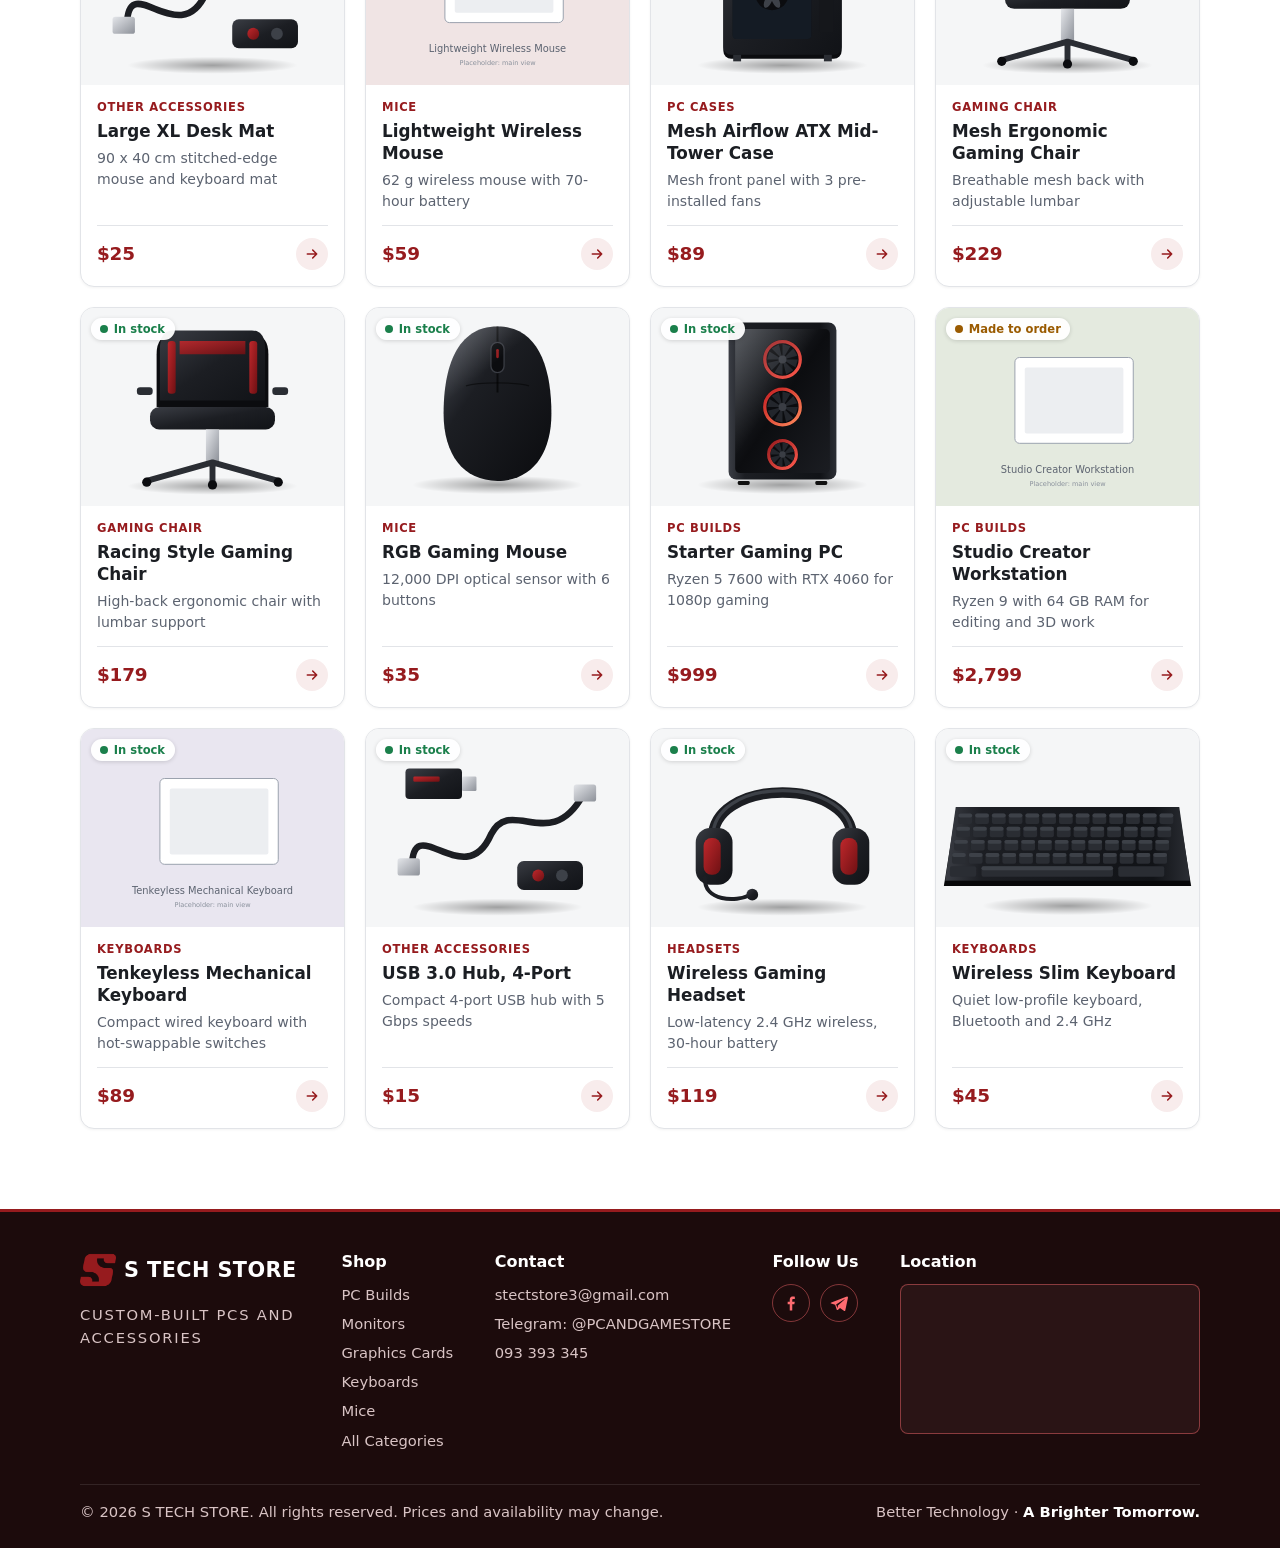
==== commit 9ccfbc1f: "Add files via upload" ====
--- a/index.html
+++ b/index.html
@@ -6,7 +6,7 @@
   <title>S TECH STORE | Custom PC builds and accessories</title>
   <meta name="description" content="Custom-built PCs and computer accessories.">
   <link rel="icon" type="image/png" href="images/favicon.png">
-  <link rel="stylesheet" href="styles/style.css?v=18">
+  <link rel="stylesheet" href="styles/style.css?v=20">
 </head>
 <body>
   <header id="site-header" class="site-header" data-active="home"></header>
@@ -83,7 +83,7 @@
 
   <footer id="site-footer" class="site-footer"></footer>
 
-  <script src="scripts/common.js?v=18"></script>
-  <script src="scripts/app.js?v=18"></script>
+  <script src="scripts/common.js?v=20"></script>
+  <script src="scripts/app.js?v=20"></script>
 </body>
 </html>
--- a/styles/style.css
+++ b/styles/style.css
@@ -147,14 +147,33 @@
 
 /* Product grid */
 .grid { display: grid; grid-template-columns: repeat(auto-fill, minmax(250px, 1fr)); gap: 1.25rem; }
-.card { display: flex; flex-direction: column; border: 1px solid var(--border); border-radius: var(--radius); overflow: hidden; background: #fff; transition: border-color .15s; }
-.card:hover { border-color: var(--accent); }
-.card img { width: 100%; aspect-ratio: 4 / 3; object-fit: cover; background: var(--muted); }
-.card-body { display: flex; flex-direction: column; flex: 1; padding: 1rem; }
-.card-category { font-size: .8rem; color: var(--text-2); }
-.card-summary { margin: 0 0 1rem; font-size: .9rem; color: var(--text-2); }
-.card-footer { display: flex; align-items: center; justify-content: space-between; gap: .5rem; margin-top: auto; }
-.price { font-weight: 700; font-size: 1.1rem; }
+.card { position: relative; display: flex; flex-direction: column; border: 1px solid var(--border); border-radius: 14px; overflow: hidden; background: #fff; box-shadow: 0 1px 3px rgba(20, 10, 10, .05); transition: border-color .2s, box-shadow .2s, transform .2s; }
+.card-media { position: relative; overflow: hidden; background: var(--muted); }
+.card-media img { width: 100%; aspect-ratio: 4 / 3; object-fit: cover; transition: transform .35s ease; }
+.card-badge { position: absolute; top: .6rem; left: .6rem; padding: .18rem .6rem; border-radius: 999px; background: rgba(255, 255, 255, .95); box-shadow: 0 1px 4px rgba(0, 0, 0, .15); font-size: .72rem; font-weight: 600; line-height: 1.4; }
+.card-badge::before { content: ""; display: inline-block; width: .5rem; height: .5rem; margin-right: .35rem; border-radius: 50%; background: currentColor; vertical-align: .02em; }
+.card-badge.ok { color: var(--ok); }
+.card-badge.warn { color: var(--warn); }
+.card-badge.bad { color: var(--bad); }
+.card.is-out .card-media img { filter: grayscale(.8); opacity: .75; }
+.card-body { display: flex; flex-direction: column; flex: 1; padding: .9rem 1rem 1rem; }
+.card-category { font-size: .72rem; font-weight: 600; letter-spacing: .06em; text-transform: uppercase; color: var(--accent); }
+.card h3 { margin: .25rem 0 .35rem; font-size: 1.05rem; line-height: 1.3; display: -webkit-box; -webkit-line-clamp: 2; -webkit-box-orient: vertical; overflow: hidden; }
+.card-link { text-decoration: none; }
+.card-link::after { content: ""; position: absolute; inset: 0; z-index: 1; } /* stretches the link over the whole card */
+.card-link:focus-visible { outline: none; }
+.card:has(.card-link:focus-visible) { outline: 2px solid var(--accent); outline-offset: 2px; }
+.card-summary { margin: 0 0 .9rem; font-size: .88rem; line-height: 1.45; color: var(--text-2); display: -webkit-box; -webkit-line-clamp: 2; -webkit-box-orient: vertical; overflow: hidden; }
+.card-footer { display: flex; align-items: center; justify-content: space-between; gap: .5rem; margin-top: auto; padding-top: .75rem; border-top: 1px solid var(--border); }
+.price { font-weight: 700; font-size: 1.15rem; }
+.card .price { color: var(--accent); letter-spacing: -.01em; }
+.card-go { display: grid; place-items: center; flex: none; width: 2rem; height: 2rem; border-radius: 50%; background: var(--accent-soft); color: var(--accent); transition: background .2s, color .2s, transform .2s; }
+@media (hover: hover) {
+  .card:hover { border-color: var(--accent); box-shadow: 0 10px 24px rgba(150, 27, 30, .15); transform: translateY(-3px); }
+  .card:hover .card-media img { transform: scale(1.05); }
+  .card:hover .card-go { background: var(--accent); color: #fff; transform: translateX(2px); }
+}
+.card:active { transform: scale(.985); }
 
 /* Product page */
 .back { display: inline-block; margin-bottom: 1.5rem; color: var(--text-2); text-decoration: none; }
@@ -233,16 +252,22 @@
   .grid { grid-template-columns: repeat(2, minmax(0, 1fr)); gap: .75rem; }
   .rec-row { gap: .75rem; }
   .rec-row > .card { flex: 0 0 calc(50% - .375rem); }
-  .card-body { padding: .65rem .7rem .75rem; min-height: 11rem; /* same card height for 1- and 2-line names; the extra space ends up between description and price */ }
-  .card-category { font-size: .72rem; }
-  .card h3 { margin-bottom: .25rem; font-size: .92rem; line-height: 1.25; display: -webkit-box; -webkit-line-clamp: 2; -webkit-box-orient: vertical; overflow: hidden; }
-  .card-summary { margin-bottom: .4rem; font-size: .8rem; line-height: 1.35; display: -webkit-box; -webkit-line-clamp: 1; -webkit-box-orient: vertical; overflow: hidden; }
-  .card-footer { flex-direction: column; align-items: stretch; gap: .4rem; }
+  .card { border-radius: 12px; }
+  .card-badge { top: .4rem; left: .4rem; padding: .12rem .45rem; font-size: .65rem; }
+  .card-body { padding: .6rem .65rem .7rem; }
+  .card-category { font-size: .62rem; }
+  .card h3 { margin: .15rem 0 .25rem; font-size: .9rem; line-height: 1.25; min-height: 2.5em; /* same height for 1- and 2-line names */ }
+  .card-summary { margin-bottom: .5rem; font-size: .76rem; line-height: 1.35; -webkit-line-clamp: 2; min-height: 2.7em; }
+  .card-footer { padding-top: .5rem; }
   .card .price { font-size: 1rem; }
-  .card-footer .btn { width: 100%; padding: .45rem .5rem; font-size: .85rem; text-align: center; }
+  .card-go { width: 1.75rem; height: 1.75rem; }
 }
 @media (max-width: 480px) {
-  .toolbar, body.category-view .toolbar { grid-template-columns: 1fr; max-width: none; }
+  /* filters stay side by side on phones */
+  .toolbar { grid-template-columns: 1fr 1fr; gap: .6rem; }
+  body.category-view .toolbar { grid-template-columns: 1.3fr 1fr; max-width: none; }
+  .field { min-width: 0; font-size: .8rem; }
+  .field select, .field input { min-width: 0; width: 100%; padding-left: .6rem; padding-right: .4rem; }
   .specs div { grid-template-columns: 1fr; gap: .1rem; }
   .hero { background: url("../images/hero-bg.jpg") 72% bottom / auto 52% no-repeat, linear-gradient(180deg, #0a0404 0%, #3a0f08 100%); }
   .hero-grid { padding-top: 2.5rem; padding-bottom: 2rem; min-height: 540px; align-items: flex-start; }
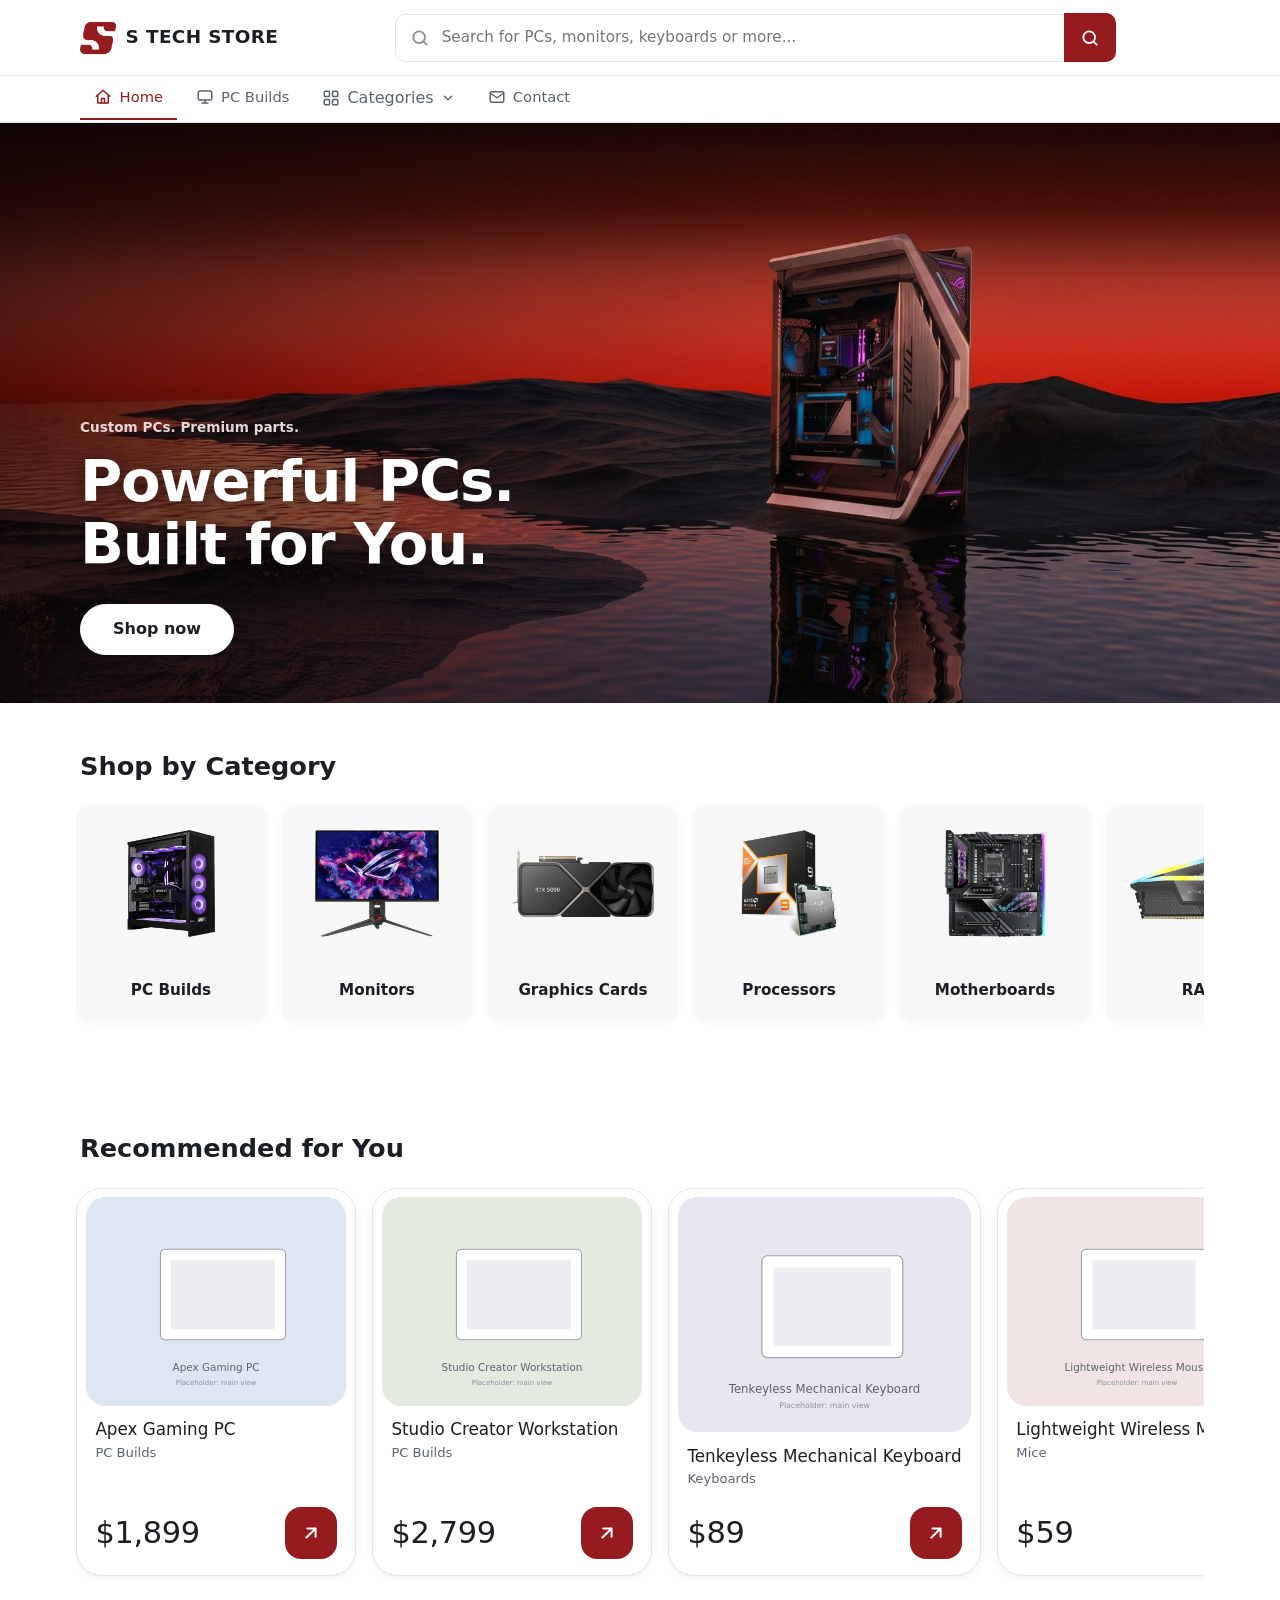
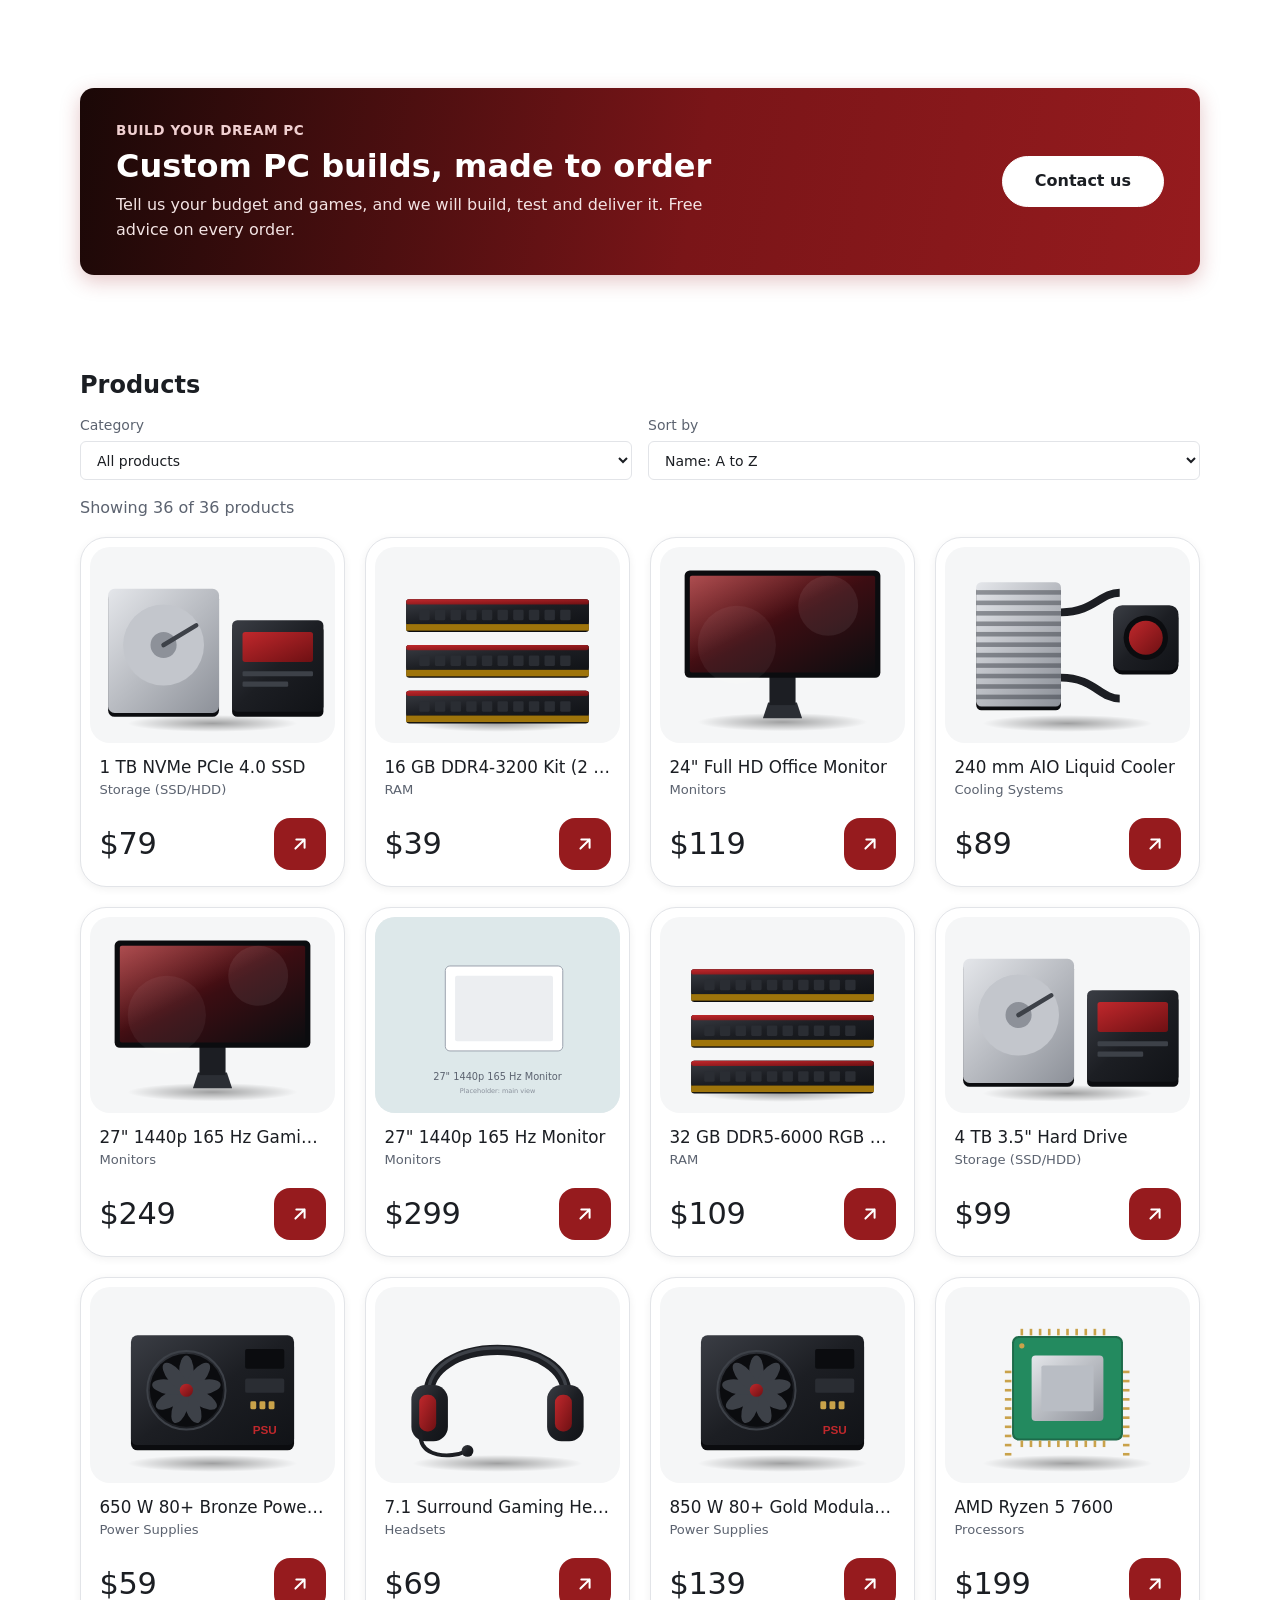
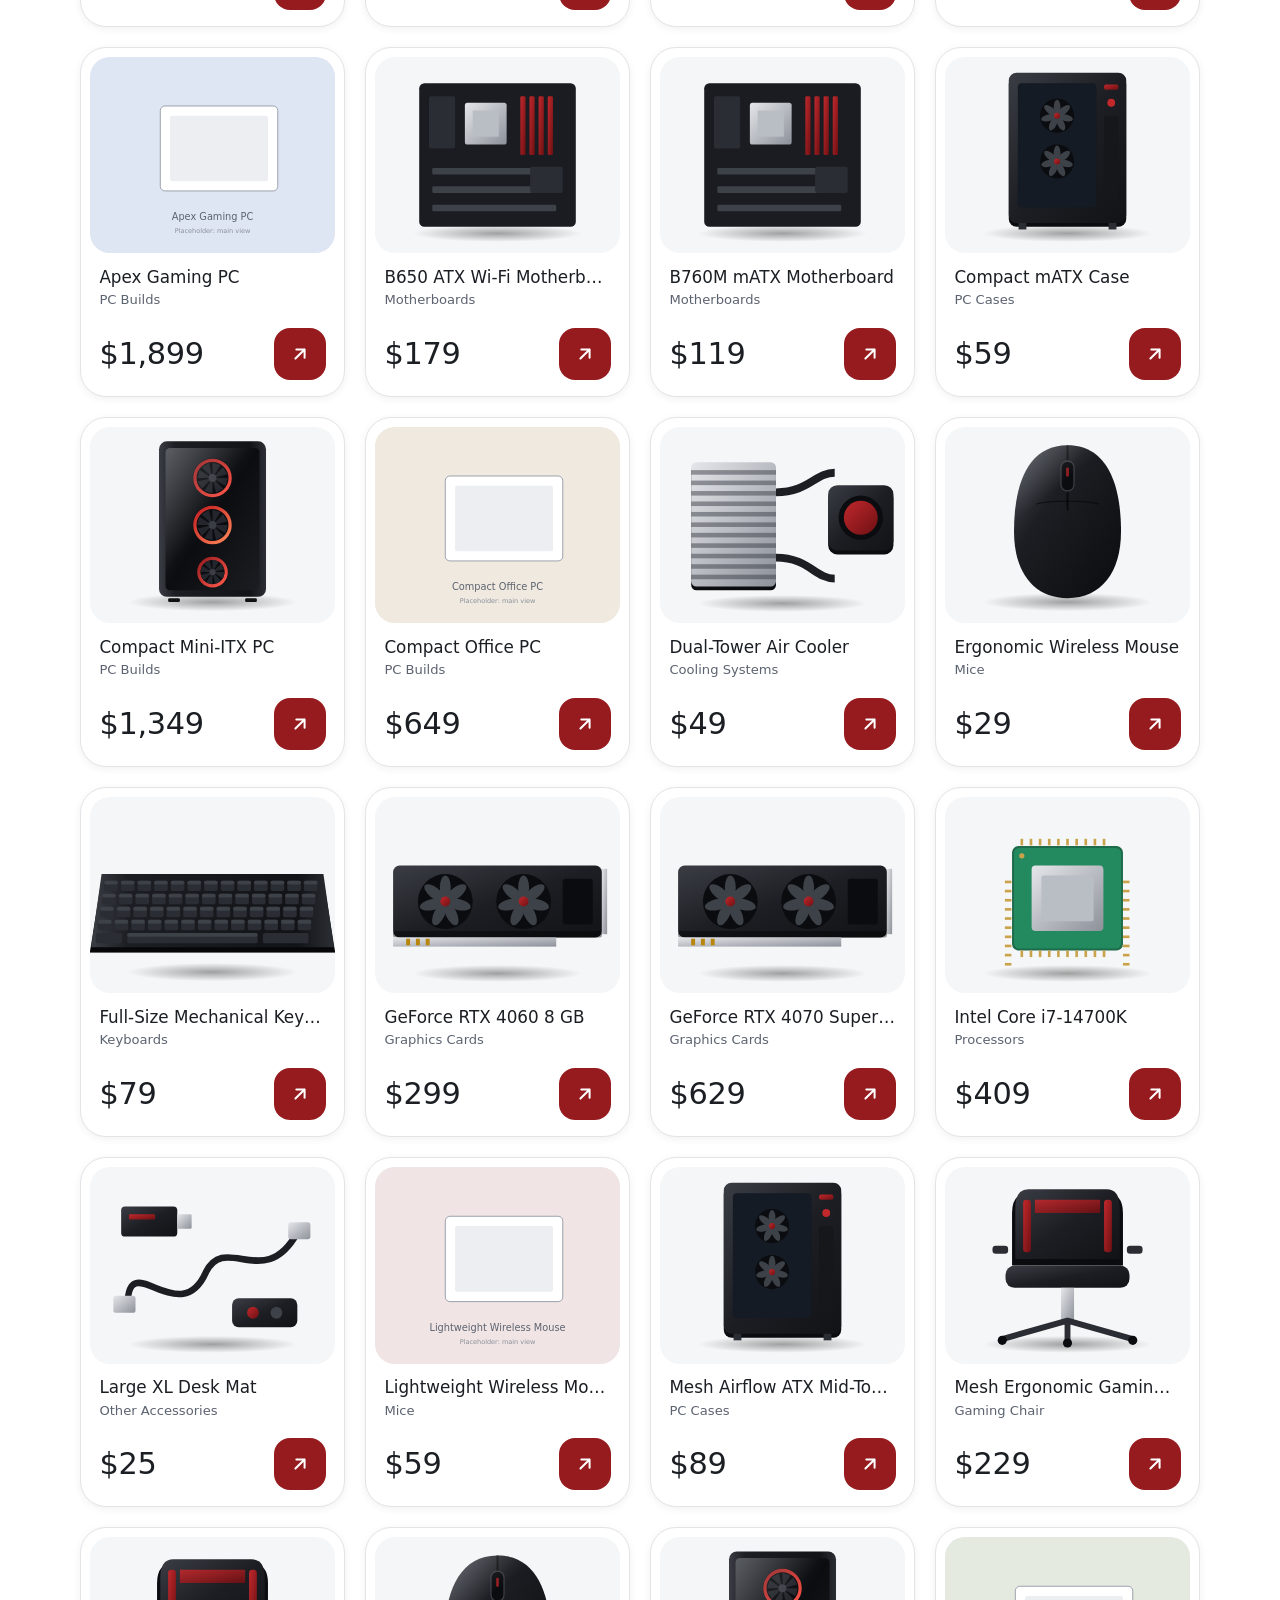
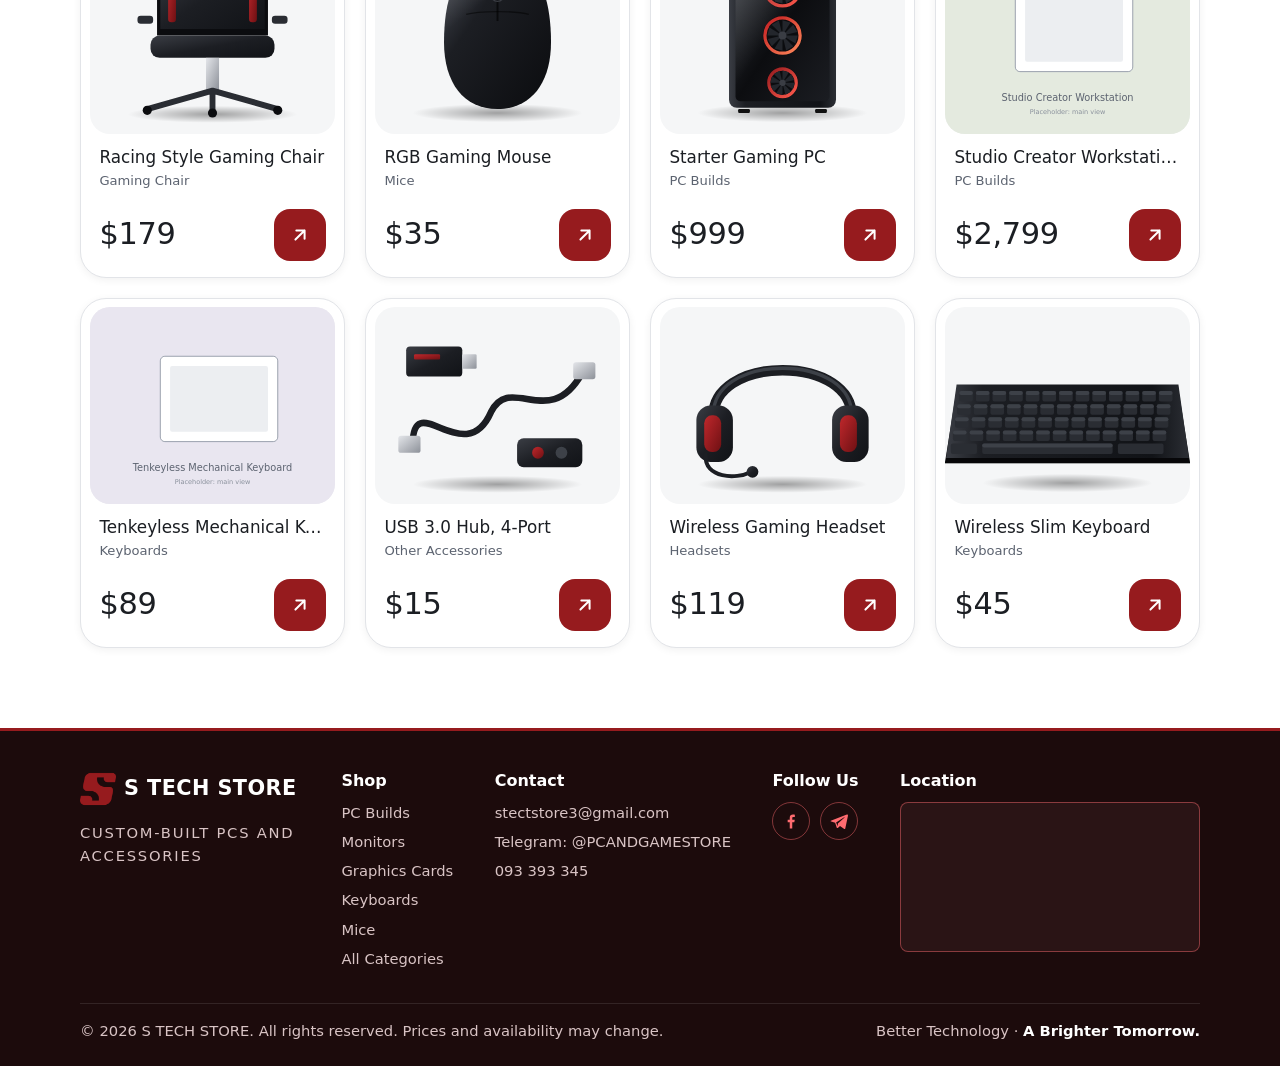
==== commit e7d4b002: "Add files via upload" ====
--- a/index.html
+++ b/index.html
@@ -6,7 +6,7 @@
   <title>S TECH STORE | Custom PC builds and accessories</title>
   <meta name="description" content="Custom-built PCs and computer accessories.">
   <link rel="icon" type="image/png" href="images/favicon.png">
-  <link rel="stylesheet" href="styles/style.css?v=20">
+  <link rel="stylesheet" href="styles/style.css?v=23">
 </head>
 <body>
   <header id="site-header" class="site-header" data-active="home"></header>
@@ -83,7 +83,7 @@
 
   <footer id="site-footer" class="site-footer"></footer>
 
-  <script src="scripts/common.js?v=20"></script>
-  <script src="scripts/app.js?v=20"></script>
+  <script src="scripts/common.js?v=23"></script>
+  <script src="scripts/app.js?v=23"></script>
 </body>
 </html>
--- a/styles/style.css
+++ b/styles/style.css
@@ -147,31 +147,25 @@
 
 /* Product grid */
 .grid { display: grid; grid-template-columns: repeat(auto-fill, minmax(250px, 1fr)); gap: 1.25rem; }
-.card { position: relative; display: flex; flex-direction: column; border: 1px solid var(--border); border-radius: 14px; overflow: hidden; background: #fff; box-shadow: 0 1px 3px rgba(20, 10, 10, .05); transition: border-color .2s, box-shadow .2s, transform .2s; }
-.card-media { position: relative; overflow: hidden; background: var(--muted); }
-.card-media img { width: 100%; aspect-ratio: 4 / 3; object-fit: cover; transition: transform .35s ease; }
-.card-badge { position: absolute; top: .6rem; left: .6rem; padding: .18rem .6rem; border-radius: 999px; background: rgba(255, 255, 255, .95); box-shadow: 0 1px 4px rgba(0, 0, 0, .15); font-size: .72rem; font-weight: 600; line-height: 1.4; }
-.card-badge::before { content: ""; display: inline-block; width: .5rem; height: .5rem; margin-right: .35rem; border-radius: 50%; background: currentColor; vertical-align: .02em; }
-.card-badge.ok { color: var(--ok); }
-.card-badge.warn { color: var(--warn); }
-.card-badge.bad { color: var(--bad); }
-.card.is-out .card-media img { filter: grayscale(.8); opacity: .75; }
-.card-body { display: flex; flex-direction: column; flex: 1; padding: .9rem 1rem 1rem; }
 .card-category { font-size: .72rem; font-weight: 600; letter-spacing: .06em; text-transform: uppercase; color: var(--accent); }
-.card h3 { margin: .25rem 0 .35rem; font-size: 1.05rem; line-height: 1.3; display: -webkit-box; -webkit-line-clamp: 2; -webkit-box-orient: vertical; overflow: hidden; }
+.price { font-weight: 700; font-size: 1.15rem; }
+.card { position: relative; display: flex; flex-direction: column; padding: .55rem; border-radius: 26px; border: 1px solid var(--border); background: #fff; color: var(--text); box-shadow: 0 2px 8px rgba(20, 10, 10, .06); transition: box-shadow .2s, transform .2s; }
+.card-media { overflow: hidden; border-radius: 20px; background: var(--muted); }
+.card-media img { width: 100%; aspect-ratio: 5 / 4; object-fit: cover; transition: transform .35s ease; }
+.card-body { display: flex; flex-direction: column; flex: 1; padding: .85rem .6rem .45rem; }
+.card h3 { margin: 0; font-size: 1.05rem; font-weight: 500; line-height: 1.3; white-space: nowrap; overflow: hidden; text-overflow: ellipsis; }
 .card-link { text-decoration: none; }
-.card-link::after { content: ""; position: absolute; inset: 0; z-index: 1; } /* stretches the link over the whole card */
+.card-link::after { content: ""; position: absolute; inset: 0; z-index: 1; border-radius: 26px; } /* stretches the link over the whole card */
 .card-link:focus-visible { outline: none; }
-.card:has(.card-link:focus-visible) { outline: 2px solid var(--accent); outline-offset: 2px; }
-.card-summary { margin: 0 0 .9rem; font-size: .88rem; line-height: 1.45; color: var(--text-2); display: -webkit-box; -webkit-line-clamp: 2; -webkit-box-orient: vertical; overflow: hidden; }
-.card-footer { display: flex; align-items: center; justify-content: space-between; gap: .5rem; margin-top: auto; padding-top: .75rem; border-top: 1px solid var(--border); }
-.price { font-weight: 700; font-size: 1.15rem; }
-.card .price { color: var(--accent); letter-spacing: -.01em; }
-.card-go { display: grid; place-items: center; flex: none; width: 2rem; height: 2rem; border-radius: 50%; background: var(--accent-soft); color: var(--accent); transition: background .2s, color .2s, transform .2s; }
+.card:has(.card-link:focus-visible) { outline: 2px solid var(--accent); outline-offset: 3px; }
+.card .card-category { margin-top: .1rem; font-size: .82rem; font-weight: 400; letter-spacing: 0; text-transform: none; color: var(--text-2); white-space: nowrap; overflow: hidden; text-overflow: ellipsis; }
+.card-footer { display: flex; align-items: center; justify-content: space-between; gap: .5rem; margin-top: auto; padding-top: 1.1rem; }
+.card .price { font-size: 1.9rem; font-weight: 500; line-height: 1; letter-spacing: -.01em; color: var(--text); }
+.card-go { display: grid; place-items: center; flex: none; width: 3.25rem; height: 3.25rem; border-radius: 16px; background: var(--accent); color: #fff; transition: background .2s, color .2s, transform .2s; }
 @media (hover: hover) {
   .card:hover { border-color: var(--accent); box-shadow: 0 10px 24px rgba(150, 27, 30, .15); transform: translateY(-3px); }
   .card:hover .card-media img { transform: scale(1.05); }
-  .card:hover .card-go { background: var(--accent); color: #fff; transform: translateX(2px); }
+  .card:hover .card-go { background: var(--accent-dark); transform: translate(2px, -2px); }
 }
 .card:active { transform: scale(.985); }
 
@@ -252,15 +246,16 @@
   .grid { grid-template-columns: repeat(2, minmax(0, 1fr)); gap: .75rem; }
   .rec-row { gap: .75rem; }
   .rec-row > .card { flex: 0 0 calc(50% - .375rem); }
-  .card { border-radius: 12px; }
-  .card-badge { top: .4rem; left: .4rem; padding: .12rem .45rem; font-size: .65rem; }
-  .card-body { padding: .6rem .65rem .7rem; }
-  .card-category { font-size: .62rem; }
-  .card h3 { margin: .15rem 0 .25rem; font-size: .9rem; line-height: 1.25; min-height: 2.5em; /* same height for 1- and 2-line names */ }
-  .card-summary { margin-bottom: .5rem; font-size: .76rem; line-height: 1.35; -webkit-line-clamp: 2; min-height: 2.7em; }
-  .card-footer { padding-top: .5rem; }
-  .card .price { font-size: 1rem; }
-  .card-go { width: 1.75rem; height: 1.75rem; }
+  .card { padding: .4rem; border-radius: 20px; }
+  .card-link::after { border-radius: 20px; }
+  .card-media { border-radius: 15px; }
+  .card-body { padding: .6rem .35rem .3rem; }
+  .card h3 { font-size: .92rem; }
+  .card .card-category { font-size: .72rem; }
+  .card-footer { padding-top: .7rem; }
+  .card .price { font-size: 1.25rem; }
+  .card-go { width: 2.5rem; height: 2.5rem; border-radius: 12px; }
+  .card-go svg { width: 18px; height: 18px; }
 }
 @media (max-width: 480px) {
   /* filters stay side by side on phones */
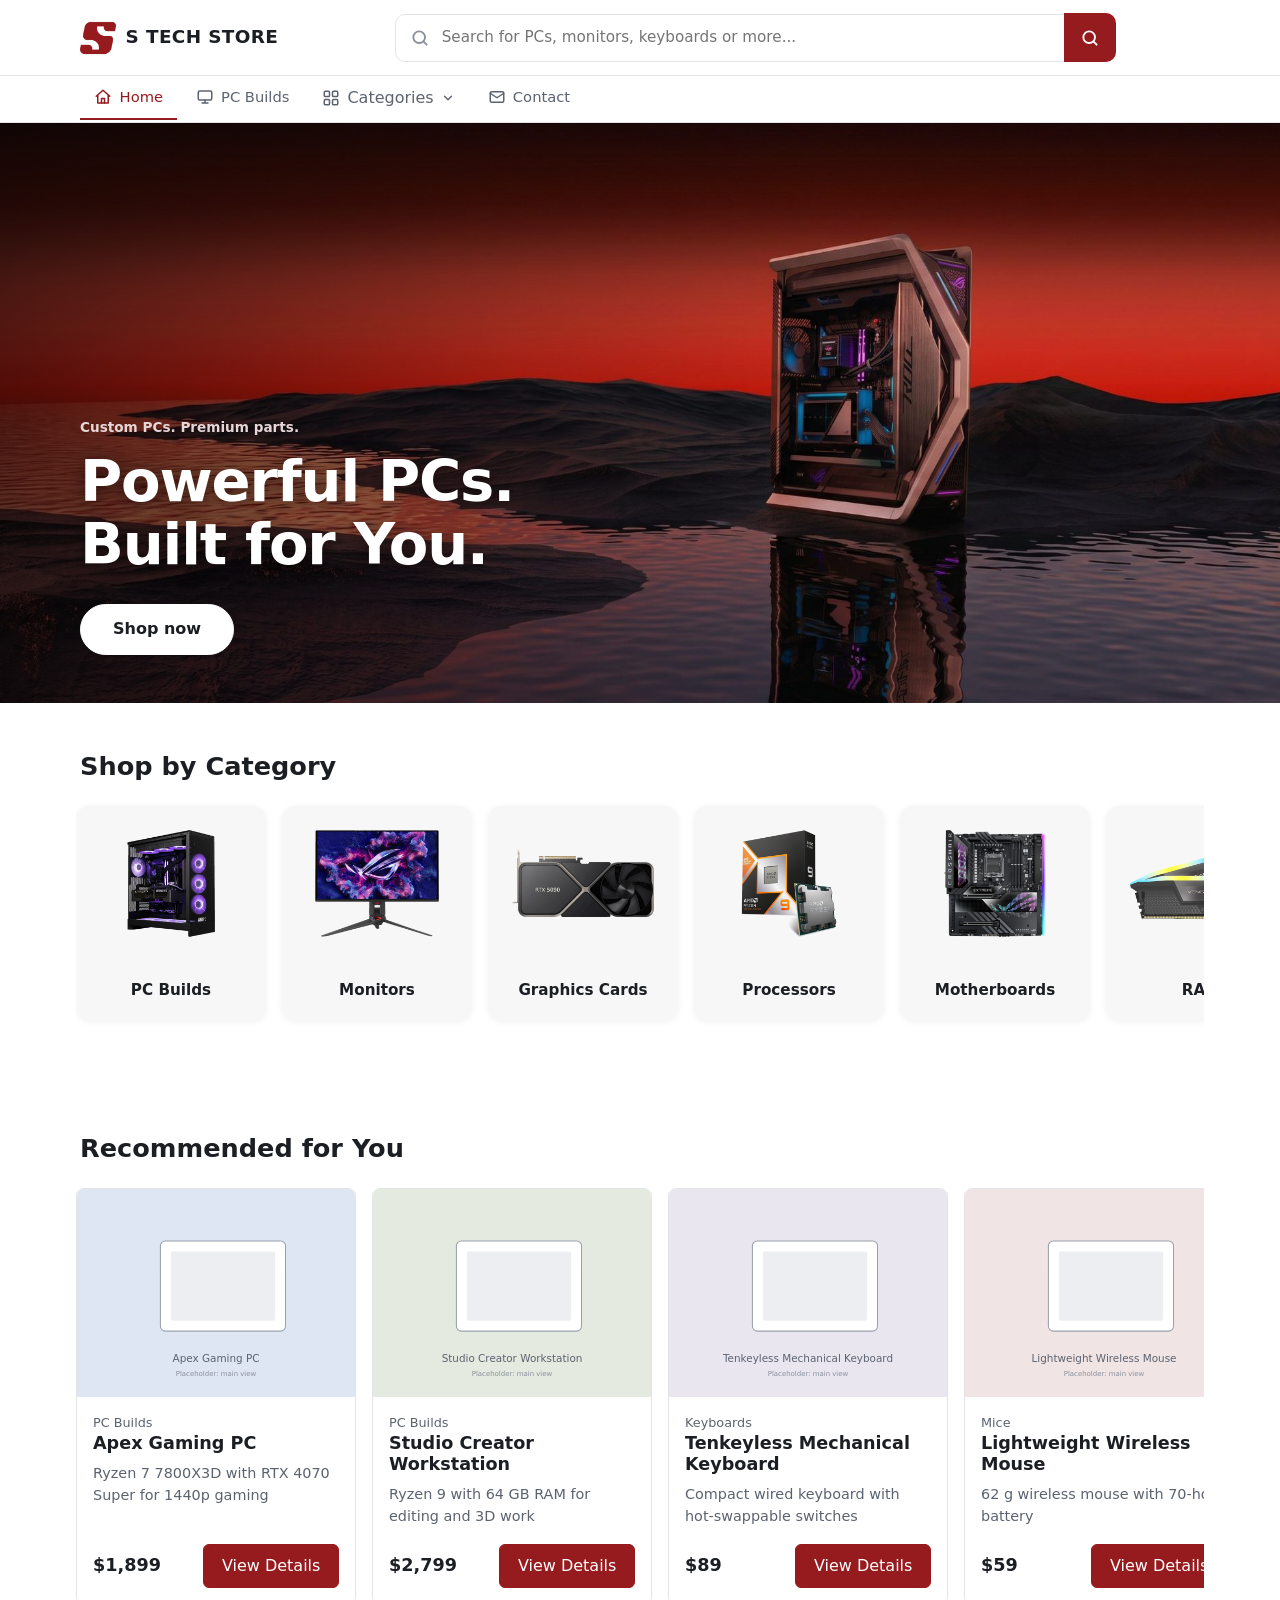
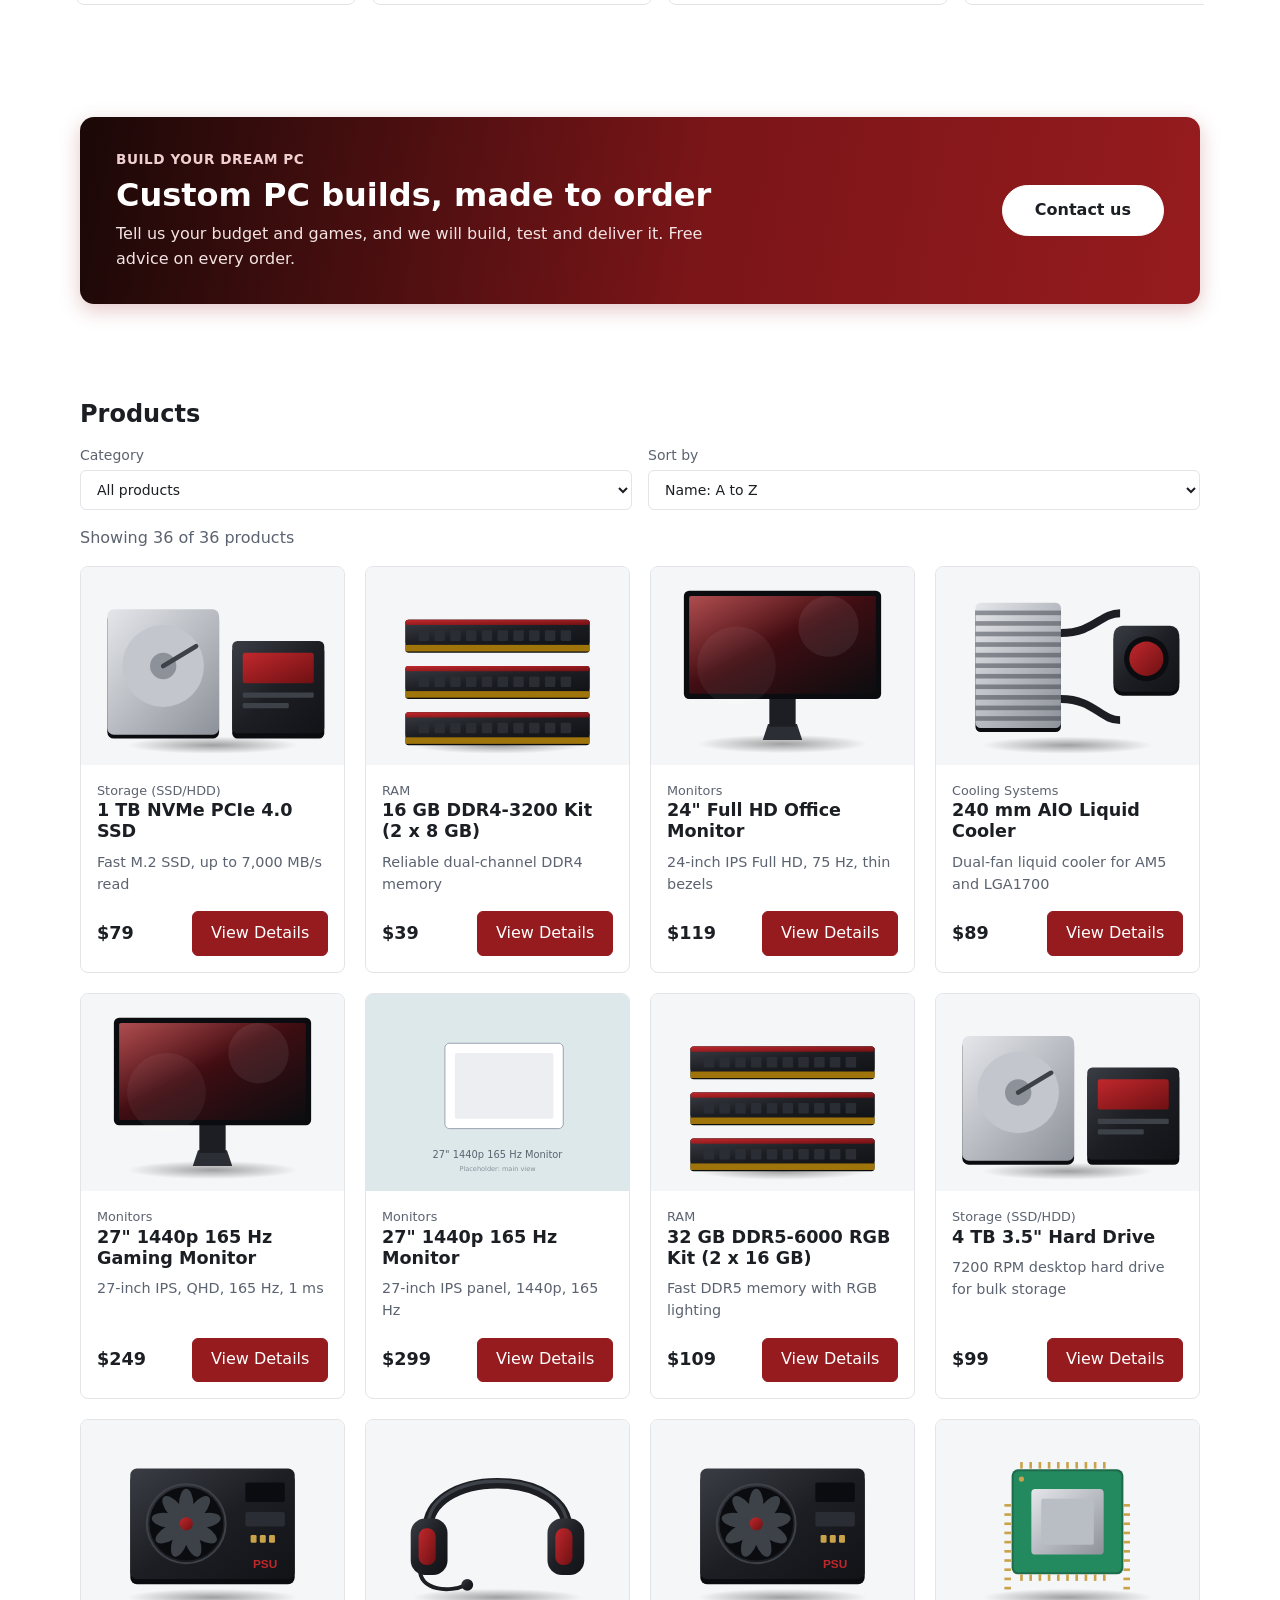
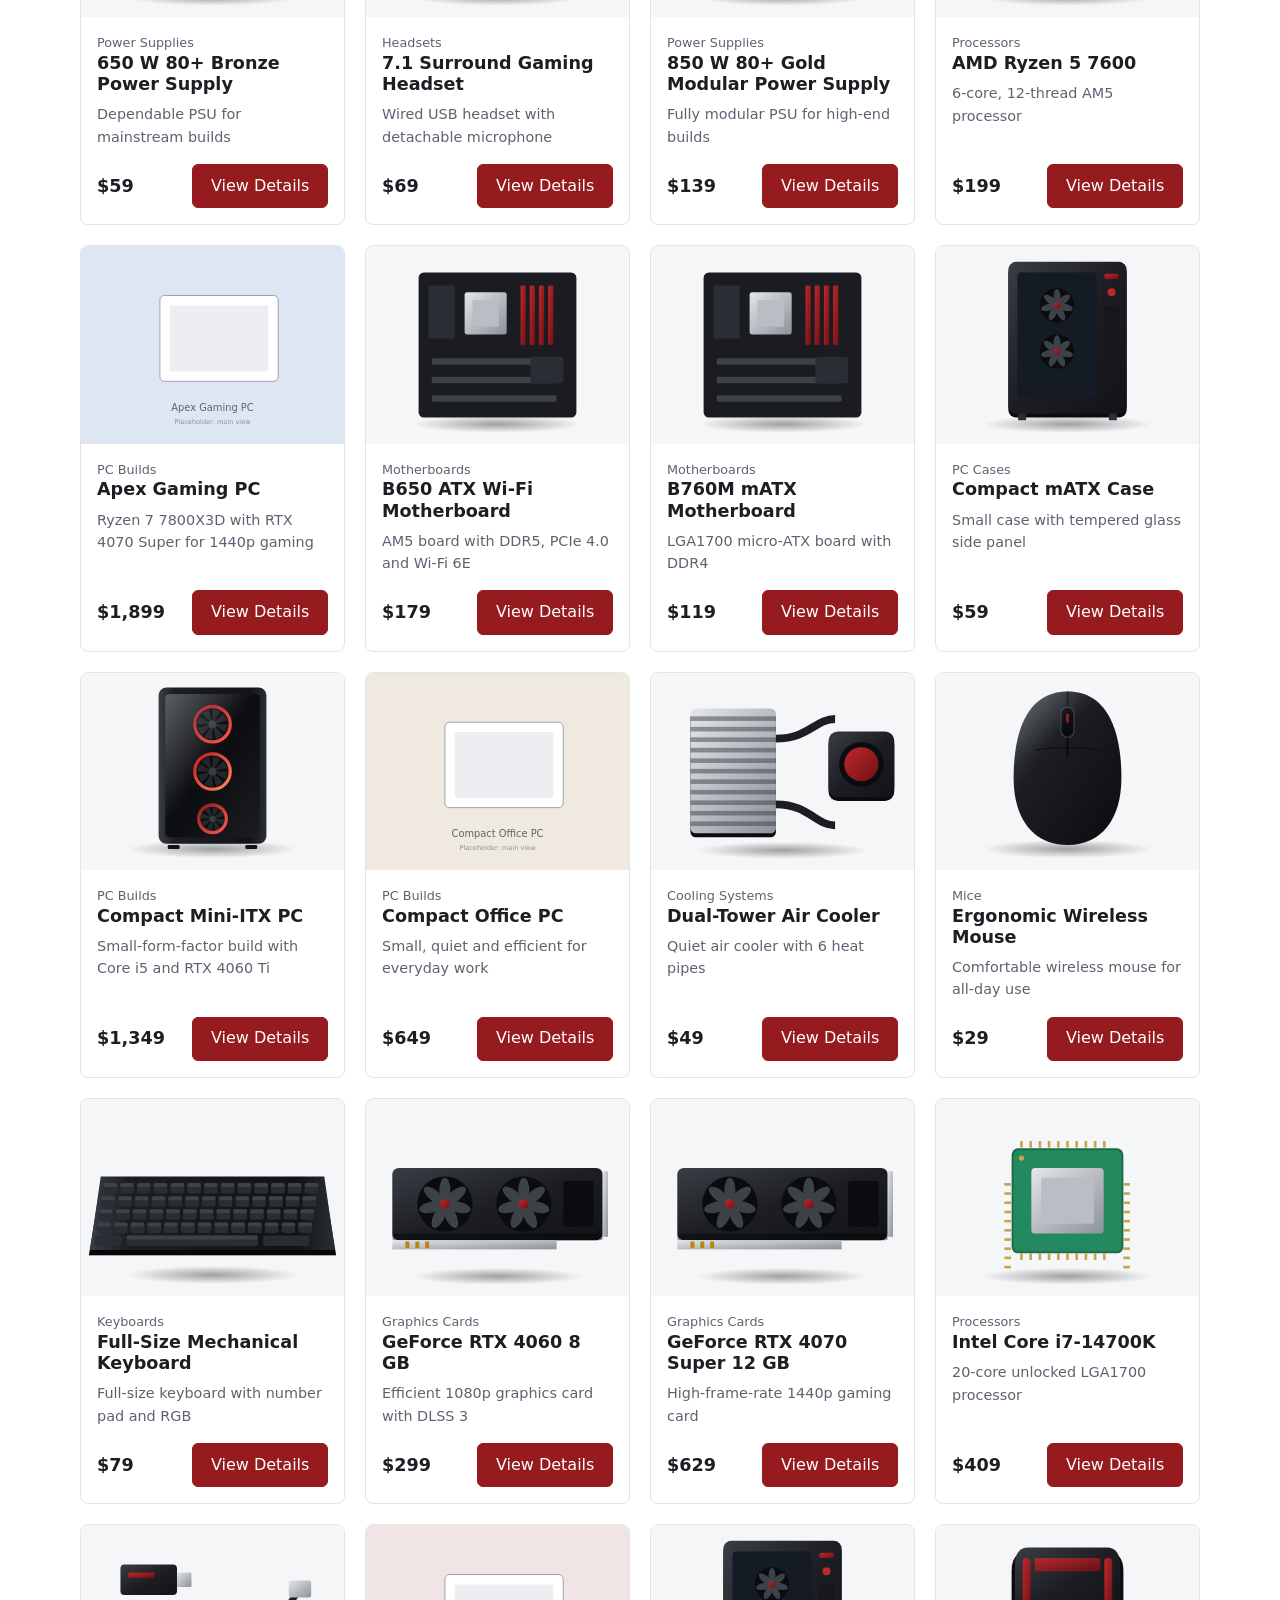
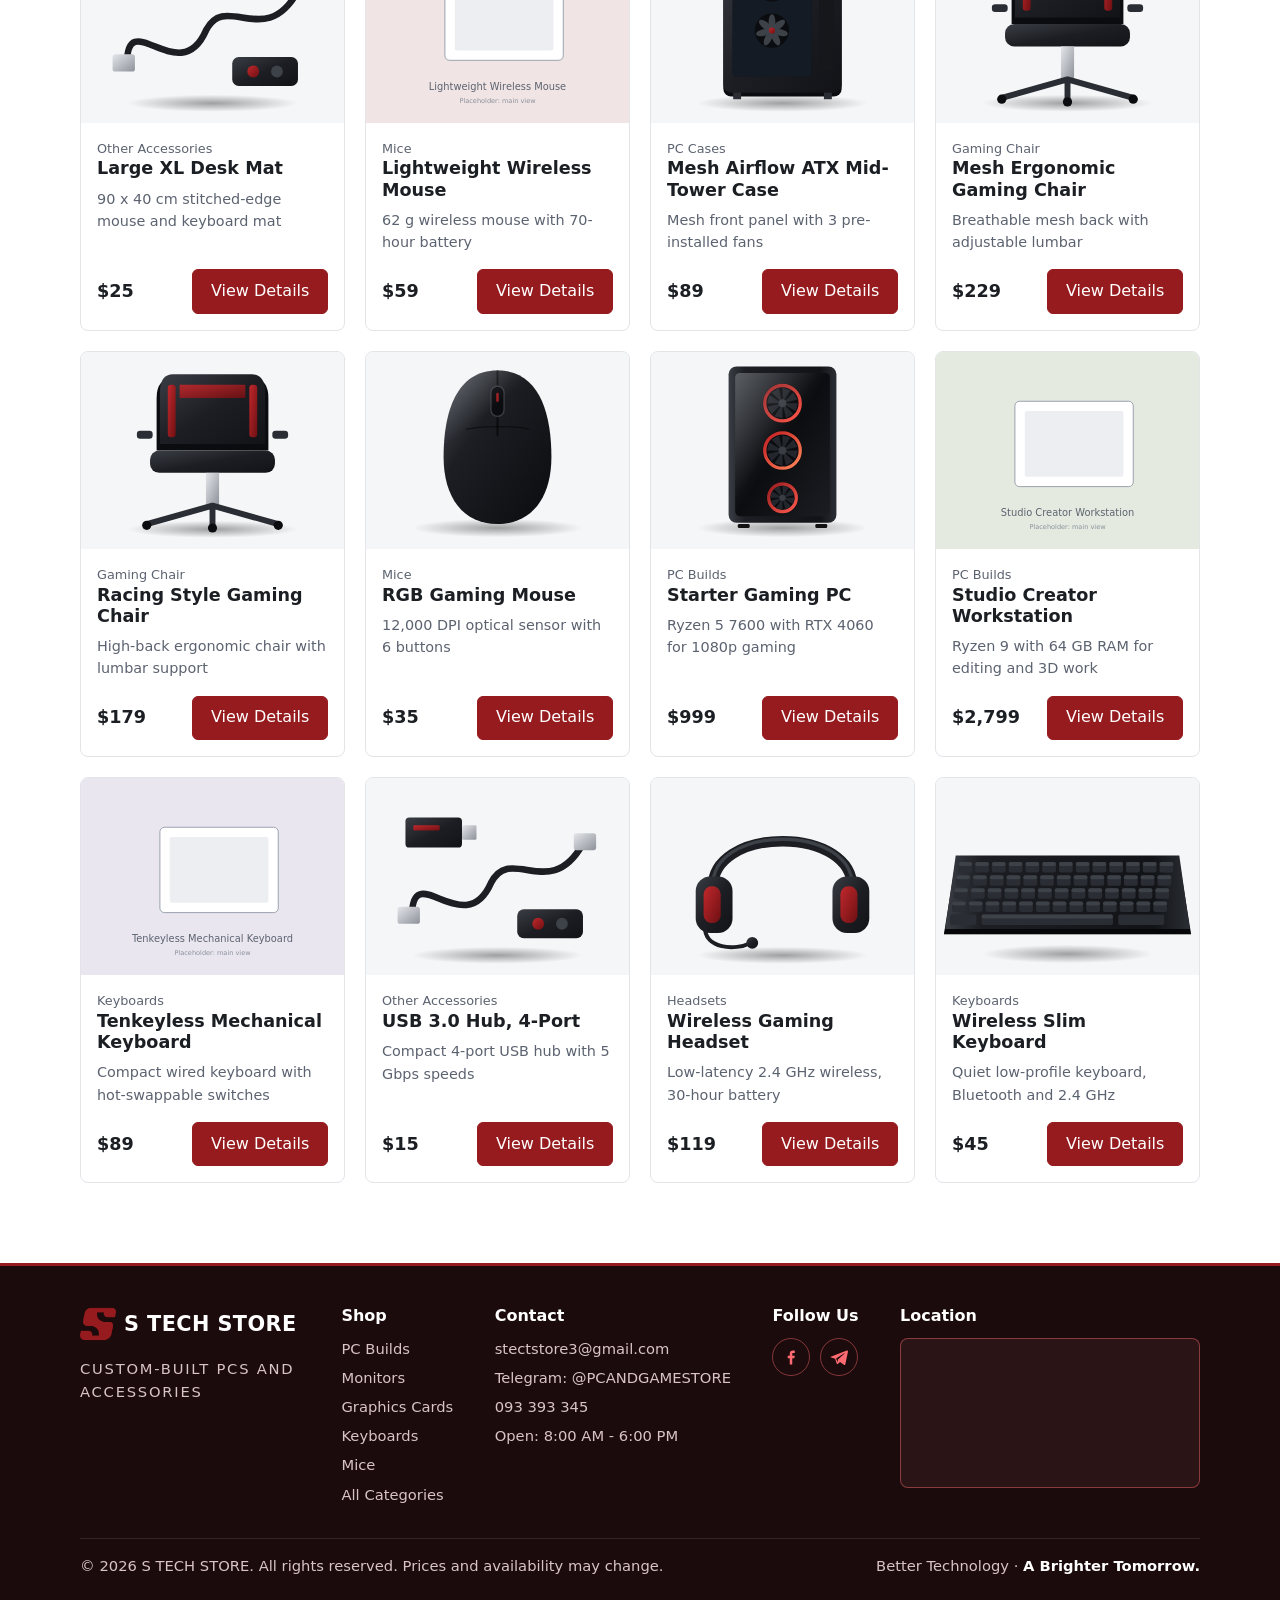
==== commit 13bb164f: "Add files via upload" ====
--- a/index.html
+++ b/index.html
@@ -6,7 +6,7 @@
   <title>S TECH STORE | Custom PC builds and accessories</title>
   <meta name="description" content="Custom-built PCs and computer accessories.">
   <link rel="icon" type="image/png" href="images/favicon.png">
-  <link rel="stylesheet" href="styles/style.css?v=23">
+  <link rel="stylesheet" href="styles/style.css?v=19">
 </head>
 <body>
   <header id="site-header" class="site-header" data-active="home"></header>
@@ -83,7 +83,7 @@
 
   <footer id="site-footer" class="site-footer"></footer>
 
-  <script src="scripts/common.js?v=23"></script>
-  <script src="scripts/app.js?v=23"></script>
+  <script src="scripts/common.js?v=19"></script>
+  <script src="scripts/app.js?v=19"></script>
 </body>
 </html>
--- a/styles/style.css
+++ b/styles/style.css
@@ -147,27 +147,14 @@
 
 /* Product grid */
 .grid { display: grid; grid-template-columns: repeat(auto-fill, minmax(250px, 1fr)); gap: 1.25rem; }
-.card-category { font-size: .72rem; font-weight: 600; letter-spacing: .06em; text-transform: uppercase; color: var(--accent); }
-.price { font-weight: 700; font-size: 1.15rem; }
-.card { position: relative; display: flex; flex-direction: column; padding: .55rem; border-radius: 26px; border: 1px solid var(--border); background: #fff; color: var(--text); box-shadow: 0 2px 8px rgba(20, 10, 10, .06); transition: box-shadow .2s, transform .2s; }
-.card-media { overflow: hidden; border-radius: 20px; background: var(--muted); }
-.card-media img { width: 100%; aspect-ratio: 5 / 4; object-fit: cover; transition: transform .35s ease; }
-.card-body { display: flex; flex-direction: column; flex: 1; padding: .85rem .6rem .45rem; }
-.card h3 { margin: 0; font-size: 1.05rem; font-weight: 500; line-height: 1.3; white-space: nowrap; overflow: hidden; text-overflow: ellipsis; }
-.card-link { text-decoration: none; }
-.card-link::after { content: ""; position: absolute; inset: 0; z-index: 1; border-radius: 26px; } /* stretches the link over the whole card */
-.card-link:focus-visible { outline: none; }
-.card:has(.card-link:focus-visible) { outline: 2px solid var(--accent); outline-offset: 3px; }
-.card .card-category { margin-top: .1rem; font-size: .82rem; font-weight: 400; letter-spacing: 0; text-transform: none; color: var(--text-2); white-space: nowrap; overflow: hidden; text-overflow: ellipsis; }
-.card-footer { display: flex; align-items: center; justify-content: space-between; gap: .5rem; margin-top: auto; padding-top: 1.1rem; }
-.card .price { font-size: 1.9rem; font-weight: 500; line-height: 1; letter-spacing: -.01em; color: var(--text); }
-.card-go { display: grid; place-items: center; flex: none; width: 3.25rem; height: 3.25rem; border-radius: 16px; background: var(--accent); color: #fff; transition: background .2s, color .2s, transform .2s; }
-@media (hover: hover) {
-  .card:hover { border-color: var(--accent); box-shadow: 0 10px 24px rgba(150, 27, 30, .15); transform: translateY(-3px); }
-  .card:hover .card-media img { transform: scale(1.05); }
-  .card:hover .card-go { background: var(--accent-dark); transform: translate(2px, -2px); }
-}
-.card:active { transform: scale(.985); }
+.card { display: flex; flex-direction: column; border: 1px solid var(--border); border-radius: var(--radius); overflow: hidden; background: #fff; transition: border-color .15s; }
+.card:hover { border-color: var(--accent); }
+.card img { width: 100%; aspect-ratio: 4 / 3; object-fit: cover; background: var(--muted); }
+.card-body { display: flex; flex-direction: column; flex: 1; padding: 1rem; }
+.card-category { font-size: .8rem; color: var(--text-2); }
+.card-summary { margin: 0 0 1rem; font-size: .9rem; color: var(--text-2); }
+.card-footer { display: flex; align-items: center; justify-content: space-between; gap: .5rem; margin-top: auto; }
+.price { font-weight: 700; font-size: 1.1rem; }
 
 /* Product page */
 .back { display: inline-block; margin-bottom: 1.5rem; color: var(--text-2); text-decoration: none; }
@@ -246,16 +233,13 @@
   .grid { grid-template-columns: repeat(2, minmax(0, 1fr)); gap: .75rem; }
   .rec-row { gap: .75rem; }
   .rec-row > .card { flex: 0 0 calc(50% - .375rem); }
-  .card { padding: .4rem; border-radius: 20px; }
-  .card-link::after { border-radius: 20px; }
-  .card-media { border-radius: 15px; }
-  .card-body { padding: .6rem .35rem .3rem; }
-  .card h3 { font-size: .92rem; }
-  .card .card-category { font-size: .72rem; }
-  .card-footer { padding-top: .7rem; }
-  .card .price { font-size: 1.25rem; }
-  .card-go { width: 2.5rem; height: 2.5rem; border-radius: 12px; }
-  .card-go svg { width: 18px; height: 18px; }
+  .card-body { padding: .65rem .7rem .75rem; min-height: 11rem; /* same card height for 1- and 2-line names; the extra space ends up between description and price */ }
+  .card-category { font-size: .72rem; }
+  .card h3 { margin-bottom: .25rem; font-size: .92rem; line-height: 1.25; display: -webkit-box; -webkit-line-clamp: 2; -webkit-box-orient: vertical; overflow: hidden; }
+  .card-summary { margin-bottom: .4rem; font-size: .8rem; line-height: 1.35; display: -webkit-box; -webkit-line-clamp: 1; -webkit-box-orient: vertical; overflow: hidden; }
+  .card-footer { flex-direction: column; align-items: stretch; gap: .4rem; }
+  .card .price { font-size: 1rem; }
+  .card-footer .btn { width: 100%; padding: .45rem .5rem; font-size: .85rem; text-align: center; }
 }
 @media (max-width: 480px) {
   /* filters stay side by side on phones */
